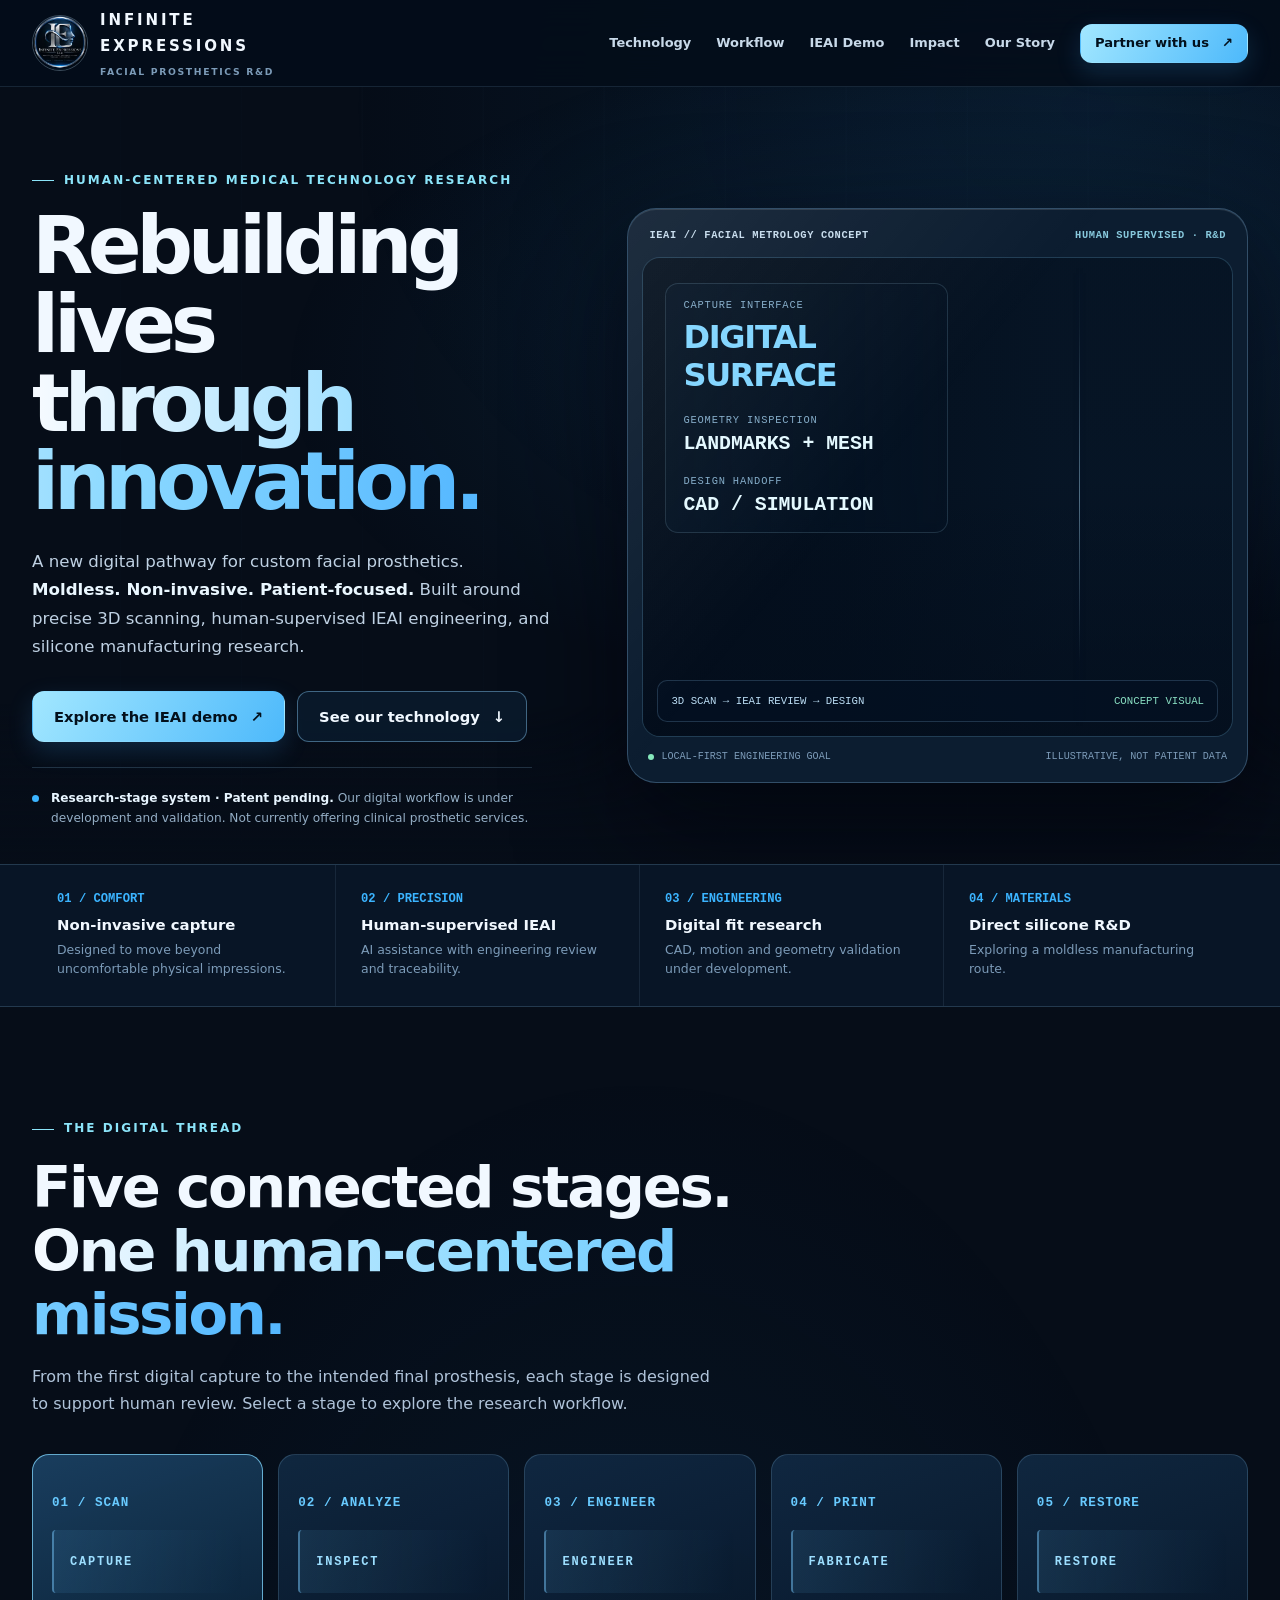
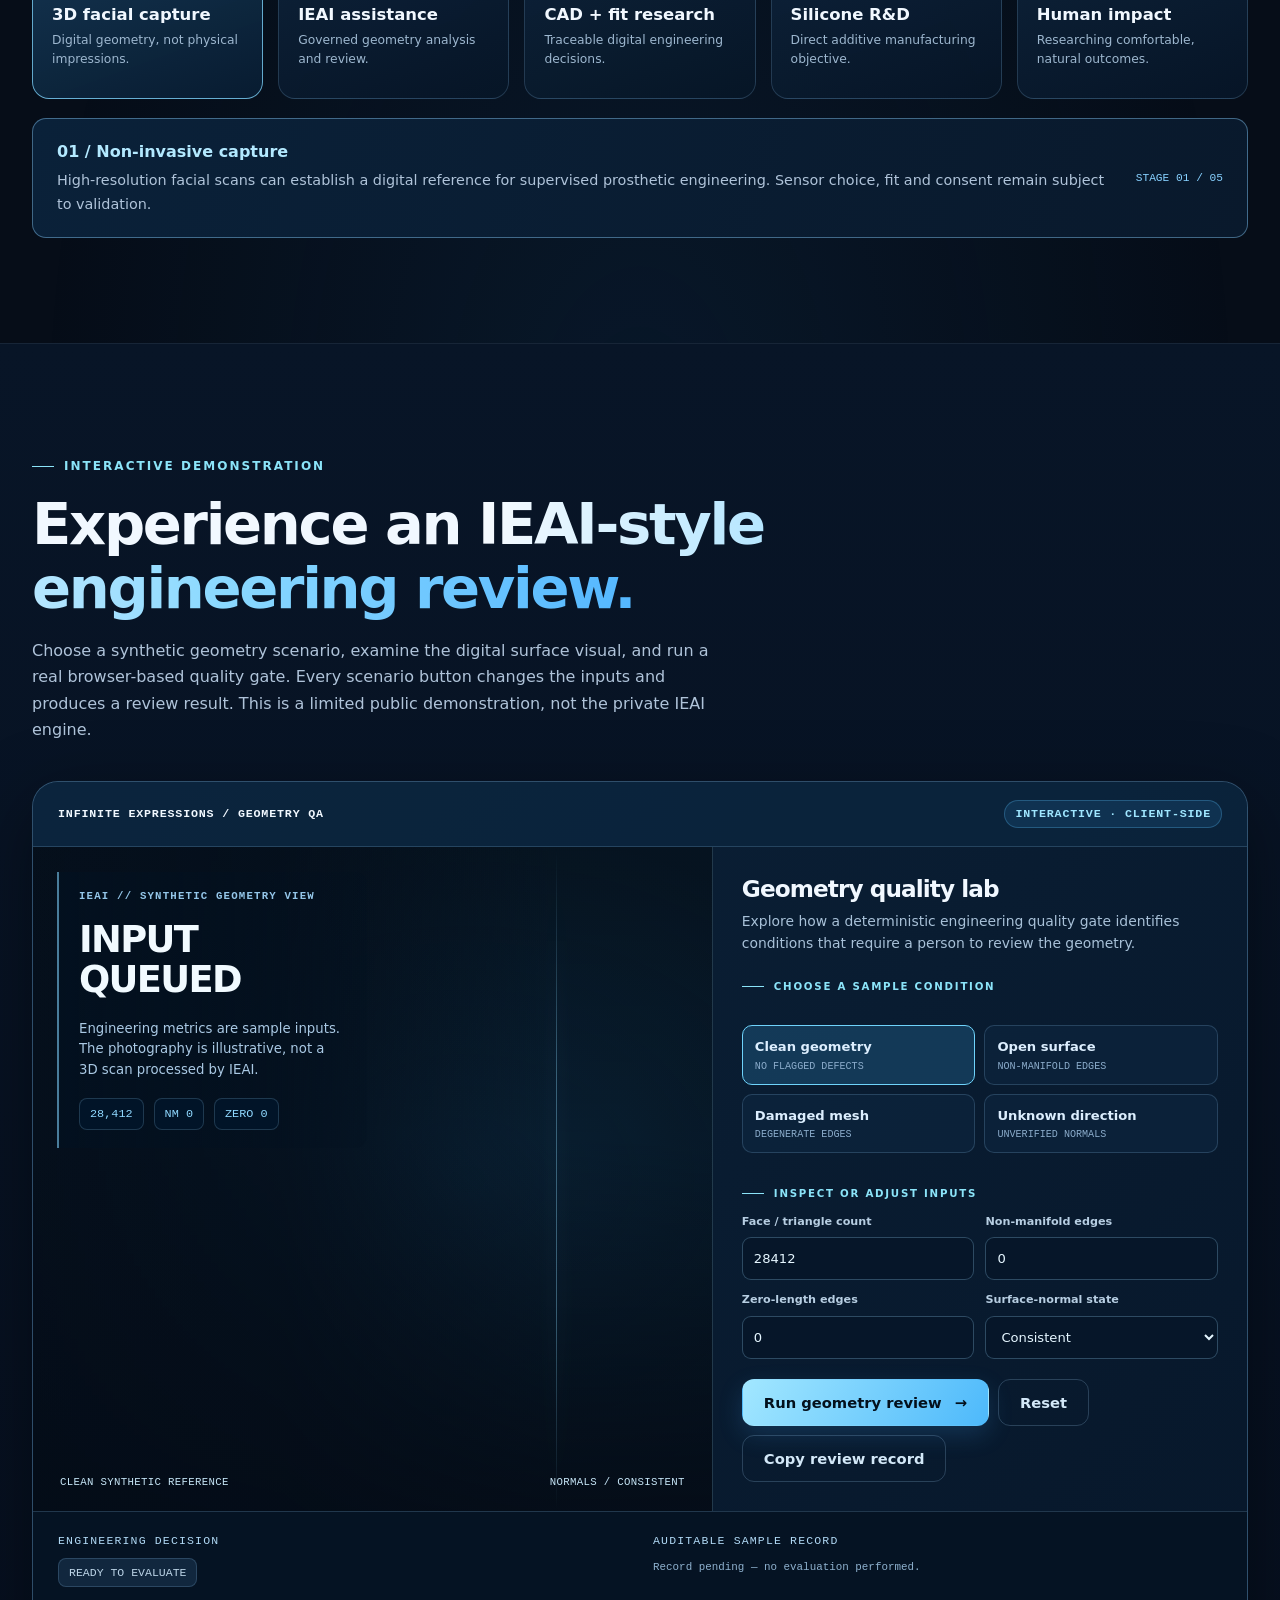
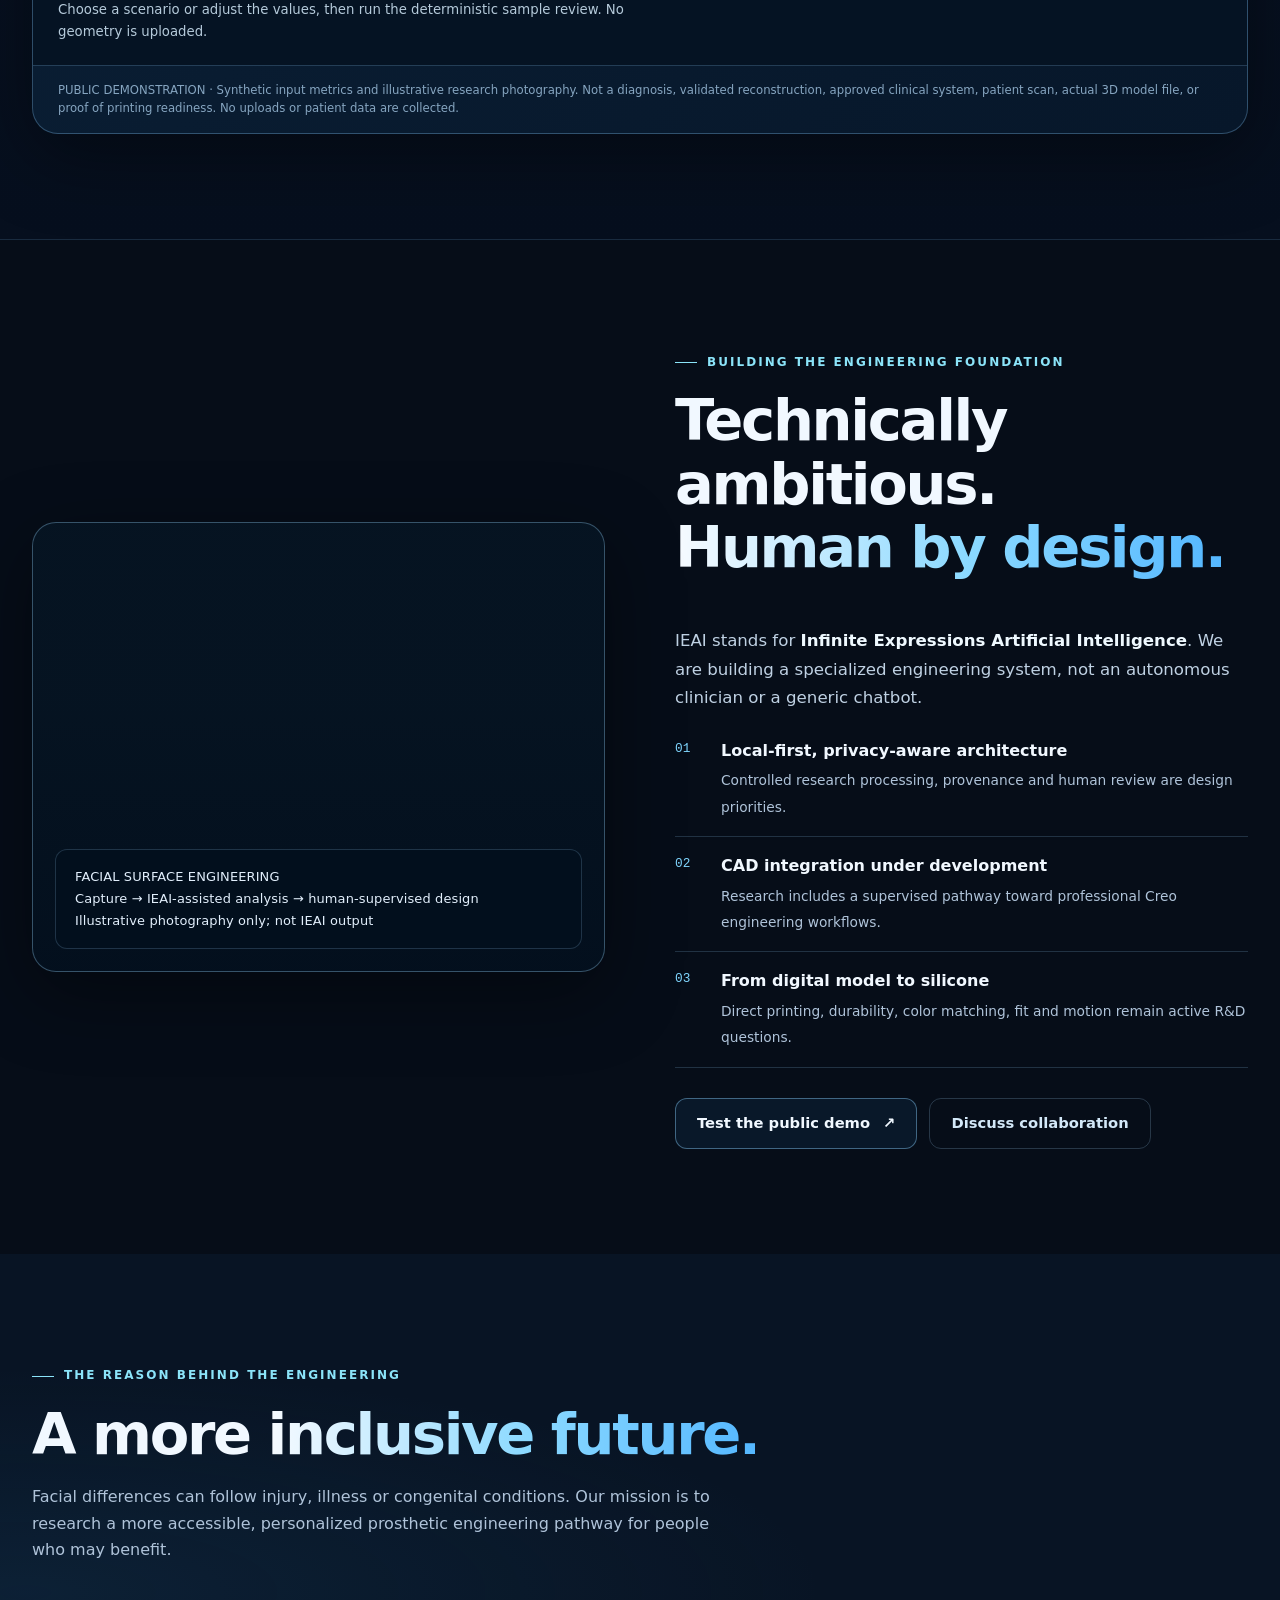
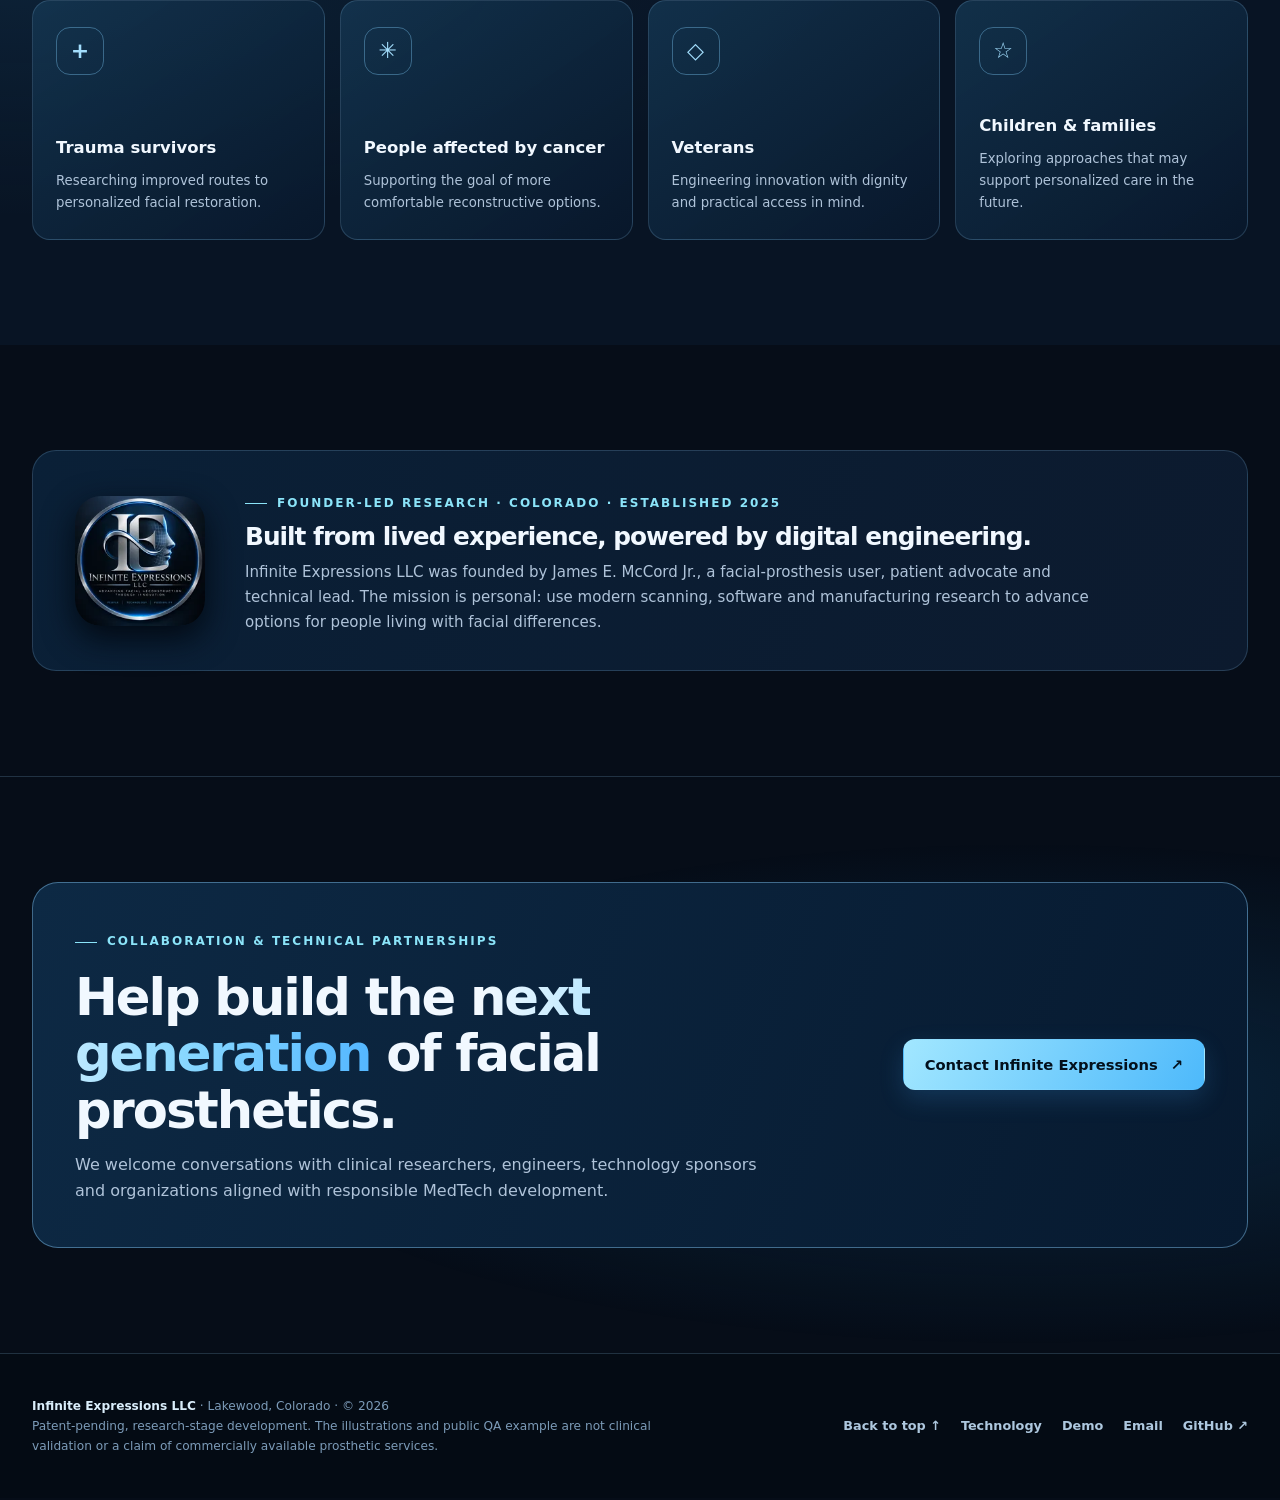
==== index.html @ 47cb9a64 "Replace rejected illustration across hero demo and technology with photography; preserve working dem" ====
<!doctype html>
<html lang="en">
<head>
<meta charset="utf-8">
<meta name="viewport" content="width=device-width,initial-scale=1">
<meta name="theme-color" content="#060d18">
<title>Infinite Expressions LLC — Rebuilding Lives Through Innovation</title>
<meta name="description" content="Infinite Expressions LLC is developing a supervised digital engineering workflow for facial prosthetics, combining 3D scanning, IEAI-assisted research, CAD and direct silicone printing R&D.">
<meta name="robots" content="index,follow,max-image-preview:large">
<link rel="canonical" href="https://iexpressionsllc.com/">
<link rel="icon" href="/infinite-expressions-emblem-v2.webp" type="image/webp">
<link rel="preconnect" href="https://images.pexels.com" crossorigin>
<link rel="stylesheet" href="/assets/ie-v4.css?v=20261019a">
<link rel="stylesheet" href="/assets/ie-photography-refresh-20261019.css?v=20261019c">
<meta property="og:type" content="website"><meta property="og:title" content="Infinite Expressions | Rebuilding Lives Through Innovation"><meta property="og:description" content="A new digital engineering pathway for patient-specific facial prosthetics. Research-stage innovation from Colorado."><meta property="og:image" content="https://iexpressionsllc.com/social-card.png"><meta property="og:url" content="https://iexpressionsllc.com/">
<script type="application/ld+json">{"@context":"https://schema.org","@type":"Organization","name":"Infinite Expressions LLC","url":"https://iexpressionsllc.com","foundingDate":"2025","email":"james@iexpressionsllc.com","logo":"https://iexpressionsllc.com/infinite-expressions-emblem-v2.webp"}</script>
</head>
<body data-site-release="ie-photography-v5-20261019">
<a class="skip" href="#main">Skip to content</a>
<div id="cursorGlow" class="cursor-glow" aria-hidden="true"></div><div id="cursorHalo" class="cursor-halo" aria-hidden="true"></div>
<header class="header" id="top">
 <div class="container nav">
  <a class="wordmark" href="#top" aria-label="Infinite Expressions home">
   <img src="/infinite-expressions-emblem-v2.webp" width="56" height="56" alt="Infinite Expressions authentic company emblem">
   <span><span class="name">INFINITE<br>EXPRESSIONS</span><span class="sub">FACIAL PROSTHETICS R&amp;D</span></span>
  </a>
  <button id="menuToggle" class="nav-toggle" type="button" aria-label="Toggle navigation" aria-controls="navLinks" aria-expanded="false">☰</button>
  <nav class="nav-links" id="navLinks" aria-label="Main navigation">
   <a href="#technology">Technology</a><a href="#workflow">Workflow</a><a href="#demo">IEAI Demo</a><a href="#mission">Impact</a><a href="#story">Our Story</a><a href="#contact" class="btn btn-primary btn-sm">Partner with us <span aria-hidden="true">↗</span></a>
  </nav>
 </div>
 <div class="nav-progress" aria-hidden="true"><span id="pageProgress"></span></div>
</header>
<main id="main">
<section class="hero" aria-labelledby="heroTitle">
 <div class="container hero-grid">
  <div class="hero-copy">
   <div class="eyebrow">Human-centered medical technology research</div>
   <h1 id="heroTitle">Rebuilding lives<br><span class="grad">through innovation.</span></h1>
   <p class="lead">A new digital pathway for custom facial prosthetics. <strong style="color:#eaf7ff">Moldless. Non-invasive. Patient-focused.</strong> Built around precise 3D scanning, human-supervised IEAI engineering, and silicone manufacturing research.</p>
   <div class="button-row">
    <a class="btn btn-primary" href="#demo">Explore the IEAI demo <span aria-hidden="true">↗</span></a>
    <a class="btn btn-secondary" href="#workflow">See our technology <span aria-hidden="true">↓</span></a>
   </div>
   <div class="small-proof"><span><strong>Research-stage system · Patent pending.</strong> Our digital workflow is under development and validation. Not currently offering clinical prosthetic services.</span></div>
  </div>
  <div class="hero-stage" role="group" aria-label="Illustrative professional facial-scan photography and digital-engineering interface">
   <div class="display-top"><span>IEAI // FACIAL METROLOGY CONCEPT</span><span>HUMAN SUPERVISED · R&amp;D</span></div>
   <div class="scan-display">
    <div class="scan-hud">
     <div><small>CAPTURE INTERFACE</small><strong class="hud-big">DIGITAL<br>SURFACE</strong></div>
     <div><small>GEOMETRY INSPECTION</small><strong>LANDMARKS + MESH</strong></div>
     <div><small>DESIGN HANDOFF</small><strong>CAD / SIMULATION</strong></div>
    </div>
    <div class="scan-overlay-bottom"><span>3D SCAN → IEAI REVIEW → DESIGN</span><span>CONCEPT VISUAL</span></div>
   </div>
   <div class="display-footer"><span><i class="signal" aria-hidden="true"></i> LOCAL-FIRST ENGINEERING GOAL</span><span>ILLUSTRATIVE, NOT PATIENT DATA</span></div>
  </div>
 </div>
</section>
<section class="proof-strip" aria-label="Core research priorities">
 <div class="container proof-grid">
  <div class="proof"><div class="num">01 / COMFORT</div><strong>Non-invasive capture</strong><p>Designed to move beyond uncomfortable physical impressions.</p></div>
  <div class="proof"><div class="num">02 / PRECISION</div><strong>Human-supervised IEAI</strong><p>AI assistance with engineering review and traceability.</p></div>
  <div class="proof"><div class="num">03 / ENGINEERING</div><strong>Digital fit research</strong><p>CAD, motion and geometry validation under development.</p></div>
  <div class="proof"><div class="num">04 / MATERIALS</div><strong>Direct silicone R&amp;D</strong><p>Exploring a moldless manufacturing route.</p></div>
 </div>
</section>
<section class="section section-process" id="workflow">
 <div class="container">
  <div class="section-head reveal">
   <div class="eyebrow">The digital thread</div>
   <h2>Five connected stages.<br><span class="grad">One human-centered mission.</span></h2>
   <p>From the first digital capture to the intended final prosthesis, each stage is designed to support human review. Select a stage to explore the research workflow.</p>
  </div>
  <div class="process-grid">
   <button type="button" class="process-card reveal" data-process="0" aria-pressed="true">
    <span class="process-number">01 / SCAN</span>
    <div class="process-art"><svg viewBox="0 0 80 80" aria-hidden="true"><path d="M21 25v-9h12M59 25v-9H47M21 55v9h12M59 55v9H47"/><path d="M40 18c-13 0-21 11-20 25 0 17 8 23 20 23s20-6 20-23c0-14-8-25-20-25Z"/><path d="M29 39h7m8 0h7m-11 0-2 13 5 2m-12 5q9 5 18 0"/></svg></div>
    <strong>3D facial capture</strong><small>Digital geometry, not physical impressions.</small>
   </button>
   <button type="button" class="process-card reveal" data-process="1" aria-pressed="false">
    <span class="process-number">02 / ANALYZE</span>
    <div class="process-art"><svg viewBox="0 0 80 80" aria-hidden="true"><path d="M18 29 38 14l23 15v26L39 68 18 54Z"/><path d="m18 29 21 16 22-16M39 45v23M24 42l15-14 16 14M26 52l13-12 14 12"/><circle cx="39" cy="28" r="3" fill="#8edcff"/></svg></div>
    <strong>IEAI assistance</strong><small>Governed geometry analysis and review.</small>
   </button>
   <button type="button" class="process-card reveal" data-process="2" aria-pressed="false">
    <span class="process-number">03 / ENGINEER</span>
    <div class="process-art"><svg viewBox="0 0 80 80" aria-hidden="true"><path d="M10 63h60M18 15h44v48H18zM18 43l44-23M28 60l22-35M35 16l22 47"/><circle cx="40" cy="40" r="15"/><path d="M40 18v44M18 40h44"/></svg></div>
    <strong>CAD + fit research</strong><small>Traceable digital engineering decisions.</small>
   </button>
   <button type="button" class="process-card reveal" data-process="3" aria-pressed="false">
    <span class="process-number">04 / PRINT</span>
    <div class="process-art"><svg viewBox="0 0 80 80" aria-hidden="true"><path d="M19 15h42v16H19zm-6 39h54v11H13zM25 31v10h30V31M40 42v12M29 54l11-10 11 10M18 21h13M37 21h9"/><path d="M20 65h40"/></svg></div>
    <strong>Silicone R&amp;D</strong><small>Direct additive manufacturing objective.</small>
   </button>
   <button type="button" class="process-card reveal" data-process="4" aria-pressed="false">
    <span class="process-number">05 / RESTORE</span>
    <div class="process-art"><svg viewBox="0 0 80 80" aria-hidden="true"><path d="M40 68s-25-16-25-35c0-10 6-17 15-17 5 0 9 3 10 7 2-4 6-7 11-7 9 0 15 7 15 17 0 19-26 35-26 35Z"/><path d="M25 40h12l5-9 5 17 5-8h8"/></svg></div>
    <strong>Human impact</strong><small>Researching comfortable, natural outcomes.</small>
   </button>
  </div>
  <div class="process-detail" aria-live="polite"><div><strong id="processHeading">01 / Non-invasive capture</strong><p id="processDescription">High-resolution facial scans can establish a digital reference for supervised prosthetic engineering. Sensor choice, fit and consent remain subject to validation.</p></div><span id="processStatus" class="status">STAGE 01 / 05</span></div>
 </div>
</section>
<section class="section demo-section" id="demo" aria-labelledby="demoTitle">
 <div class="container">
  <div class="section-head reveal">
   <div class="eyebrow">Interactive demonstration</div>
   <h2 id="demoTitle">Experience an <span class="grad">IEAI-style engineering review.</span></h2>
   <p>Choose a synthetic geometry scenario, examine the digital surface visual, and run a real browser-based quality gate. Every scenario button changes the inputs and produces a review result. This is a limited public demonstration, not the private IEAI engine.</p>
  </div>
  <div class="demo-shell reveal">
   <div class="app-top"><span>INFINITE EXPRESSIONS / GEOMETRY QA</span><span class="tag">INTERACTIVE · CLIENT-SIDE</span></div>
   <div class="demo-grid">
    <div class="demo-visual" id="demoVisual" role="img" aria-label="Illustrative facial surface scan with dynamically updated metrics">
     <div class="demo-visual-image" aria-hidden="true"></div><div class="scan-crosshair" aria-hidden="true"></div>
     <div class="demo-hud" aria-live="polite">
      <div class="over">IEAI // SYNTHETIC GEOMETRY VIEW</div>
      <strong id="visualFinding">INPUT QUEUED</strong>
      <p>Engineering metrics are sample inputs. The photography is illustrative, not a 3D scan processed by IEAI.</p>
      <div class="demo-measure"><b id="visualFaces">28,412</b><b id="visualNonmanifold">NM 0</b><b id="visualZero">ZERO 0</b></div>
     </div>
     <div class="demo-stage-foot"><span id="visualScenario">CLEAN SYNTHETIC REFERENCE</span><span id="visualNormals">NORMALS / CONSISTENT</span></div>
    </div>
    <div class="demo-control">
     <h3>Geometry quality lab</h3>
     <p>Explore how a deterministic engineering quality gate identifies conditions that require a person to review the geometry.</p>
     <div class="eyebrow" style="margin:6px 0 8px;font-size:.64rem">Choose a sample condition</div>
     <div class="demo-scenarios" role="group" aria-label="Synthetic scenarios">
      <button type="button" class="scenario" data-scenario="clean" aria-pressed="true">Clean geometry<small>NO FLAGGED DEFECTS</small></button>
      <button type="button" class="scenario" data-scenario="open" aria-pressed="false">Open surface<small>NON-MANIFOLD EDGES</small></button>
      <button type="button" class="scenario" data-scenario="degenerate" aria-pressed="false">Damaged mesh<small>DEGENERATE EDGES</small></button>
      <button type="button" class="scenario" data-scenario="unknown" aria-pressed="false">Unknown direction<small>UNVERIFIED NORMALS</small></button>
     </div>
     <div class="eyebrow" style="margin:0 0 11px;font-size:.64rem">Inspect or adjust inputs</div>
     <div class="fields">
      <div class="field"><label for="demoFaces">Face / triangle count</label><input type="number" id="demoFaces" min="0" step="1" value="28412" inputmode="numeric"></div>
      <div class="field"><label for="demoNonmanifold">Non-manifold edges</label><input type="number" id="demoNonmanifold" min="0" step="1" value="0" inputmode="numeric"></div>
      <div class="field"><label for="demoZero">Zero-length edges</label><input type="number" id="demoZero" min="0" step="1" value="0" inputmode="numeric"></div>
      <div class="field"><label for="demoNormals">Surface-normal state</label><select id="demoNormals"><option value="consistent">Consistent</option><option value="mixed">Mixed</option><option value="unknown">Unknown</option></select></div>
     </div>
     <div class="demo-controls"><button class="btn btn-primary" type="button" id="evaluateButton">Run geometry review <span aria-hidden="true">→</span></button><button class="btn btn-quiet" type="button" id="resetButton">Reset</button><button class="btn btn-quiet" type="button" id="copyButton">Copy review record</button></div>
    </div>
   </div>
   <div class="demo-result" aria-live="polite">
    <div><h4>Engineering decision</h4><span id="demoStatus" class="status-pill">READY TO EVALUATE</span><p id="demoMessage">Choose a scenario or adjust the values, then run the deterministic sample review. No geometry is uploaded.</p></div>
    <div><h4>Auditable sample record</h4><div id="demoAudit" class="audit">Record pending — no evaluation performed.</div></div>
   </div>
   <div class="demo-disclosure">PUBLIC DEMONSTRATION · Synthetic input metrics and illustrative research photography. Not a diagnosis, validated reconstruction, approved clinical system, patient scan, actual 3D model file, or proof of printing readiness. No uploads or patient data are collected.</div>
  </div>
 </div>
</section>
<section class="section" id="technology">
 <div class="container two-col">
  <div class="wide-image reveal" role="img" aria-label="Illustrative photography of facial scanning technology"><div class="image-label">FACIAL SURFACE ENGINEERING<br>Capture → IEAI-assisted analysis → human-supervised design<br>Illustrative photography only; not IEAI output</div></div>
  <div class="reveal">
   <div class="eyebrow">Building the engineering foundation</div><h2>Technically ambitious.<br><span class="grad">Human by design.</span></h2>
   <p class="lead">IEAI stands for <strong style="color:#eff9ff">Infinite Expressions Artificial Intelligence</strong>. We are building a specialized engineering system, not an autonomous clinician or a generic chatbot.</p>
   <div class="feature-lines">
    <div class="feature-line"><b>01</b><div><strong>Local-first, privacy-aware architecture</strong><span>Controlled research processing, provenance and human review are design priorities.</span></div></div>
    <div class="feature-line"><b>02</b><div><strong>CAD integration under development</strong><span>Research includes a supervised pathway toward professional Creo engineering workflows.</span></div></div>
    <div class="feature-line"><b>03</b><div><strong>From digital model to silicone</strong><span>Direct printing, durability, color matching, fit and motion remain active R&amp;D questions.</span></div></div>
   </div>
   <div class="button-row"><a class="btn btn-secondary" href="#demo">Test the public demo <span aria-hidden="true">↗</span></a><a class="btn btn-quiet" href="#contact">Discuss collaboration</a></div>
  </div>
 </div>
</section>
<section class="section mission-section" id="mission">
 <div class="container">
  <div class="section-head reveal">
   <div class="eyebrow">The reason behind the engineering</div>
   <h2>A more <span class="grad">inclusive future.</span></h2>
   <p>Facial differences can follow injury, illness or congenital conditions. Our mission is to research a more accessible, personalized prosthetic engineering pathway for people who may benefit.</p>
  </div>
  <div class="impact-grid">
   <div class="impact-card reveal"><div class="impact-icon">+</div><div><strong>Trauma survivors</strong><p>Researching improved routes to personalized facial restoration.</p></div></div>
   <div class="impact-card reveal"><div class="impact-icon">✳</div><div><strong>People affected by cancer</strong><p>Supporting the goal of more comfortable reconstructive options.</p></div></div>
   <div class="impact-card reveal"><div class="impact-icon">◇</div><div><strong>Veterans</strong><p>Engineering innovation with dignity and practical access in mind.</p></div></div>
   <div class="impact-card reveal"><div class="impact-icon">☆</div><div><strong>Children &amp; families</strong><p>Exploring approaches that may support personalized care in the future.</p></div></div>
  </div>
 </div>
</section>
<section class="section" id="story">
 <div class="container">
  <div class="founder reveal">
   <img src="/infinite-expressions-emblem-v2.webp" width="130" height="130" loading="lazy" alt="Infinite Expressions LLC company emblem">
   <div><div class="eyebrow" style="margin-bottom:9px">Founder-led research · Colorado · Established 2025</div><h3>Built from lived experience, powered by digital engineering.</h3><p>Infinite Expressions LLC was founded by James E. McCord Jr., a facial-prosthesis user, patient advocate and technical lead. The mission is personal: use modern scanning, software and manufacturing research to advance options for people living with facial differences.</p></div>
  </div>
 </div>
</section>
<section class="section contact" id="contact">
 <div class="container">
  <div class="contact-box reveal">
   <div><div class="eyebrow">Collaboration &amp; technical partnerships</div><h2>Help build the <span class="grad">next generation</span> of facial prosthetics.</h2><p>We welcome conversations with clinical researchers, engineers, technology sponsors and organizations aligned with responsible MedTech development.</p></div>
   <div class="button-row"><a class="btn btn-primary" href="mailto:james@iexpressionsllc.com?subject=Infinite%20Expressions%20-%20Research%20Collaboration">Contact Infinite Expressions <span aria-hidden="true">↗</span></a></div>
  </div>
 </div>
</section>
</main>
<footer class="footer">
 <div class="container footer-inner">
  <div><p><strong style="color:#daeefb">Infinite Expressions LLC</strong> · Lakewood, Colorado · © <span id="year">2026</span></p><p>Patent-pending, research-stage development. The illustrations and public QA example are not clinical validation or a claim of commercially available prosthetic services.</p></div>
  <nav class="footer-links" aria-label="Footer links"><a href="#top">Back to top ↑</a><a href="#workflow">Technology</a><a href="#demo">Demo</a><a href="mailto:james@iexpressionsllc.com">Email</a><a href="https://github.com/InfiniteExpressionsLLC" target="_blank" rel="noopener noreferrer">GitHub ↗</a></nav>
 </div>
</footer>
<script defer src="/assets/ie-v4.js?v=20261019a"></script>
</body>
</html>
---- assets/ie-v4.css ----
/* Infinite Expressions LLC — 2026-10-19 redesign / full replacement */
:root{color-scheme:dark;--bg:#060d18;--bg2:#091628;--panel:#0b1c31;--panel2:#10273e;--edge:rgba(145,199,240,.2);--edge2:rgba(142,210,255,.42);--white:#f1f8ff;--muted:#afc3d9;--dim:#7c9bb8;--blue:#3bb4ff;--cyan:#8be4f9;--green:#73e0bd;--amber:#ffc783;--radius:22px;--wide:1260px;--shadow:0 22px 76px rgba(0,0,0,.4)}
*{box-sizing:border-box}html{scroll-behavior:smooth;scroll-padding-top:92px}body{margin:0;background:var(--bg);color:var(--white);font:400 16px/1.65 "Segoe UI",Inter,system-ui,-apple-system,sans-serif;overflow-x:hidden}body:before{content:"";position:fixed;inset:0;z-index:-3;background:radial-gradient(ellipse at 85% 12%,rgba(20,88,142,.16),transparent 48%),repeating-linear-gradient(90deg,transparent 0 119px,rgba(120,180,240,.013) 120px 121px);pointer-events:none}button,input,select{font:inherit}button,a{-webkit-tap-highlight-color:transparent}a{color:inherit;text-decoration:none}button{cursor:pointer}a:focus-visible,button:focus-visible,input:focus-visible,select:focus-visible{outline:3px solid #a8e1ff;outline-offset:4px}img,svg{max-width:100%;display:block}h1,h2,h3,p{margin-top:0}h1,h2,h3{line-height:1.1;letter-spacing:-.04em}h2{font-size:clamp(2.15rem,4.5vw,3.85rem)}h3{font-size:1.24rem}.container{width:min(var(--wide),calc(100% - 64px));margin-inline:auto}.sr-only{position:absolute;width:1px;height:1px;overflow:hidden;clip:rect(0,0,0,0);white-space:nowrap}.skip{position:absolute;left:18px;top:-60px;z-index:300;background:white;color:black;padding:10px 18px;border-radius:10px}.skip:focus{top:15px}.eyebrow{display:inline-flex;gap:10px;align-items:center;color:var(--cyan);font-size:.75rem;font-weight:800;text-transform:uppercase;letter-spacing:.17em;margin:0 0 17px}.eyebrow:before{content:"";width:22px;height:1px;background:currentColor}.grad{background:linear-gradient(90deg,#f5faff 1%,#8bd9ff 53%,#54b7ff);-webkit-background-clip:text;background-clip:text;color:transparent}.muted{color:var(--muted)}.note{font-size:.76rem;color:var(--dim);line-height:1.6}.lead{font-size:clamp(1rem,1.3vw,1.15rem);line-height:1.72;color:#bfd1e3;max-width:760px}.btn{appearance:none;display:inline-flex;align-items:center;justify-content:center;gap:13px;min-height:51px;padding:13px 21px;border:1px solid transparent;border-radius:12px;font-weight:780;font-size:.92rem;line-height:1.3;text-align:center;white-space:nowrap;transition:transform .2s,box-shadow .2s,background .2s,border-color .2s;color:var(--white)}.btn:hover{transform:translateY(-2px)}.btn-primary{color:#03101c;background:linear-gradient(120deg,#a2e7ff,#4db9fb);box-shadow:0 9px 25px rgba(63,160,241,.19)}.btn-primary:hover{box-shadow:0 10px 30px rgba(63,160,241,.36)}.btn-secondary{border-color:var(--edge2);background:rgba(12,32,53,.63)}.btn-secondary:hover{background:rgba(24,58,90,.89)}.btn-quiet{background:transparent;border:1px solid rgba(166,212,249,.21);color:#d3e8f8}.btn-sm{min-height:39px;padding:9px 14px;font-size:.82rem}.button-row{display:flex;flex-wrap:wrap;gap:12px}.nav-progress{height:2px;position:absolute;left:0;bottom:0;width:100%;background:transparent;overflow:hidden}.nav-progress span{display:block;height:100%;width:100%;transform:scaleX(0);transform-origin:0 0;background:linear-gradient(90deg,#2c83dd,#a4efff)}.header{position:sticky;top:0;z-index:100;background:rgba(4,13,26,.87);backdrop-filter:blur(20px);-webkit-backdrop-filter:blur(20px);border-bottom:1px solid rgba(135,190,226,.14)}.nav{height:86px;display:flex;align-items:center;gap:35px}.wordmark{display:flex;align-items:center;gap:12px;min-width:250px}.wordmark img{width:56px;height:56px;border-radius:50%;object-fit:cover;border:1px solid rgba(190,220,243,.3)}.wordmark .name{font-size:.94rem;font-weight:850;letter-spacing:.19em;line-height:1.32;text-transform:uppercase}.wordmark .sub{display:block;font-size:.58rem;letter-spacing:.18em;color:var(--dim);font-weight:700;margin-top:4px}.nav-links{display:flex;align-items:center;gap:25px;margin-left:auto}.nav-links>a:not(.btn){color:#c8d9e9;font-size:.81rem;font-weight:700;transition:color .2s}.nav-links>a:not(.btn):hover{color:#91dcff}.nav-toggle{display:none;margin-left:auto;width:44px;height:44px;border:1px solid var(--edge);border-radius:12px;background:rgba(20,44,71,.65);color:white;font-size:1.3rem}.nav-status{display:flex;align-items:center;gap:8px;color:var(--green);font:700 .65rem/1.2 Consolas,monospace;white-space:nowrap}.nav-status:before{content:"";width:6px;height:6px;background:var(--green);border-radius:50%;box-shadow:0 0 10px rgba(115,224,189,.7)}.hero{position:relative;overflow:hidden;isolation:isolate;padding:76px 0 36px;background:radial-gradient(ellipse at 76% 37%,rgba(29,92,143,.22),transparent 50%)}.hero:after{content:"";position:absolute;inset:auto 0 0;height:160px;z-index:-1;background:linear-gradient(transparent,var(--bg))}.hero-grid{display:grid;grid-template-columns:minmax(0,.93fr) minmax(0,1.07fr);align-items:center;gap:56px;min-height:540px}.hero-copy{position:relative;z-index:2}.hero-copy h1{font-size:clamp(3.2rem,6.2vw,6.35rem);line-height:.99;letter-spacing:-.067em;margin-bottom:26px;max-width:700px}.hero-copy .lead{max-width:520px;margin-bottom:25px}.hero-copy .button-row{margin:29px 0 25px}.small-proof{display:flex;align-items:flex-start;gap:12px;max-width:500px;padding-top:20px;border-top:1px solid var(--edge);font-size:.76rem;color:#94aec5}.small-proof strong{color:#e8f5ff}.small-proof:before{content:"";width:7px;height:7px;background:var(--blue);border-radius:50%;flex:0 0 auto;margin-top:7px}.hero-stage{min-width:0;position:relative;border-radius:29px;border:1px solid rgba(150,209,255,.27);background:#0c1d30;box-shadow:0 35px 110px rgba(0,3,11,.65),inset 0 1px rgba(244,252,255,.12);padding:14px;overflow:hidden}.hero-stage:before{content:"";position:absolute;inset:0;background:linear-gradient(130deg,rgba(255,255,255,.075),transparent 44%);pointer-events:none;z-index:3}.display-top{display:flex;justify-content:space-between;gap:10px;padding:6px 7px 16px;font:700 .65rem/1.2 Consolas,monospace;letter-spacing:.06em;color:#c7e4f5}.display-top span:last-child{color:var(--cyan)}.scan-display{min-height:460px;position:relative;overflow:hidden;border:1px solid rgba(127,207,250,.21);border-radius:18px;background:linear-gradient(90deg,rgba(1,11,24,.91) 0%,rgba(2,16,31,.42) 45%,rgba(2,12,23,.01) 100%),url('/assets/ieai-cinematic-facial-scan.svg') 72% 50%/auto 112% no-repeat,#091829}.scan-display:before{content:"";position:absolute;inset:0;background:linear-gradient(180deg,rgba(1,11,22,.28),transparent 30%,rgba(3,13,26,.55)),repeating-linear-gradient(0deg,transparent 0 59px,rgba(112,187,245,.07) 60px 61px);pointer-events:none}.scan-display:after{content:"";position:absolute;top:0;bottom:0;left:73%;width:2px;background:linear-gradient(transparent,#95e8ff 40%,#53c4fa 60%,transparent);box-shadow:0 0 23px 4px rgba(80,179,255,.28);animation:scanBeam 8s ease-in-out infinite alternate}.scan-hud{position:absolute;z-index:2;top:25px;left:22px;width:48%;display:grid;gap:19px}.scan-hud small{font:.65rem/1.3 Consolas,monospace;color:#83acc9;display:block;letter-spacing:.08em}.scan-hud strong{display:block;color:#e4f9ff;font:750 clamp(.95rem,1.6vw,1.24rem)/1.2 Consolas,monospace;margin-top:5px}.scan-hud .hud-big{color:#80d5ff;font-size:clamp(1.45rem,2.5vw,2.4rem)}.scan-overlay-bottom{position:absolute;inset:auto 14px 14px;z-index:2;display:flex;justify-content:space-between;gap:10px;padding:13px;background:rgba(4,17,34,.8);border:1px solid var(--edge);border-radius:10px;font:.67rem/1.35 Consolas,monospace;color:#bbddf4}.scan-overlay-bottom span:last-child{color:#89dec2}.display-footer{display:flex;gap:10px;align-items:center;justify-content:space-between;padding:13px 6px 4px;color:var(--dim);font:.63rem/1.4 Consolas,monospace}.display-footer span{display:inline-flex;align-items:center;gap:7px}.signal{width:6px;height:6px;border-radius:50%;background:#86e9bc}.section{padding:105px 0}.section-head{max-width:760px;margin:0 0 37px}.section-head h2{margin-bottom:18px}.section-head p{color:var(--muted);max-width:680px}.proof-strip{border-top:1px solid var(--edge);border-bottom:1px solid var(--edge);background:#081526}.proof-grid{display:grid;grid-template-columns:repeat(4,1fr);gap:0}.proof{padding:27px 25px;border-right:1px solid rgba(144,195,229,.11)}.proof:last-child{border-right:0}.proof .num{color:var(--blue);font:700 .76rem/1.2 Consolas,monospace;margin-bottom:9px}.proof strong{display:block;font-size:.93rem;line-height:1.25;margin-bottom:7px}.proof p{font-size:.78rem;line-height:1.5;color:var(--dim);margin-bottom:0}.section-process{background:radial-gradient(ellipse at 50% 110%,rgba(17,72,119,.19),transparent 66%)}.process-grid{display:grid;grid-template-columns:repeat(5,1fr);gap:15px}.process-card{border:1px solid var(--edge);border-radius:17px;padding:20px 19px 17px;background:linear-gradient(160deg,rgba(18,44,70,.86),rgba(7,22,40,.88));min-height:245px;transition:transform .2s,border-color .2s,background .2s;cursor:pointer;text-align:left;color:inherit}.process-card:hover,.process-card[aria-pressed="true"]{border-color:rgba(130,216,255,.74);background:linear-gradient(160deg,rgba(29,70,105,.86),rgba(8,29,50,.95));transform:translateY(-4px)}.process-number{font:750 .79rem/1 Consolas,monospace;color:#68caff;letter-spacing:.08em}.process-art{height:85px;margin:16px 0 12px;border-radius:12px;background:radial-gradient(circle at 65% 54%,rgba(49,162,237,.23),transparent 60%),linear-gradient(130deg,rgba(101,201,253,.06),rgba(20,45,71,.05));display:grid;place-items:center;overflow:hidden;position:relative}.process-art svg{width:75px;height:75px;stroke:#8edcff;stroke-width:1.7;fill:none;filter:drop-shadow(0 0 10px rgba(59,177,255,.38))}.process-card strong{display:block;font-size:1.03rem;line-height:1.25;margin-bottom:5px}.process-card small{display:block;color:#9db7cf;font-size:.77rem;line-height:1.52}.process-detail{margin-top:19px;border:1px solid var(--edge2);border-radius:14px;padding:20px 24px;display:flex;justify-content:space-between;align-items:center;gap:22px;background:linear-gradient(110deg,#0a2139,#09192c)}.process-detail strong{color:#b3e9ff}.process-detail p{margin:4px 0 0;color:var(--muted);font-size:.9rem}.process-detail .status{font:.7rem Consolas,monospace;white-space:nowrap;color:#87d1ff}.demo-section{position:relative;background:linear-gradient(180deg,#081527,#060f1e);border-block:1px solid rgba(160,214,249,.11)}.demo-shell{border:1px solid rgba(135,200,246,.3);background:linear-gradient(135deg,#0b2138,#07172a);border-radius:26px;box-shadow:var(--shadow);overflow:hidden}.app-top{display:flex;align-items:center;justify-content:space-between;gap:16px;padding:18px 25px;border-bottom:1px solid var(--edge);background:rgba(11,39,64,.66);font:700 .73rem Consolas,monospace;letter-spacing:.07em}.app-top .tag{color:#9fe6ff;padding:6px 10px;background:rgba(40,124,180,.18);border:1px solid rgba(87,183,239,.3);border-radius:100px}.demo-grid{display:grid;grid-template-columns:1.12fr .88fr;gap:0}.demo-visual{min-height:510px;position:relative;overflow:hidden;border-right:1px solid var(--edge);background:radial-gradient(ellipse at 66% 44%,rgba(13,78,129,.3),transparent 60%),#071729}.demo-visual-image{position:absolute;inset:0;background:linear-gradient(90deg,rgba(2,15,31,.55),transparent 67%),url('/assets/ieai-cinematic-facial-scan.svg') 65% 47%/auto 112% no-repeat;opacity:.91}.demo-visual-image:after{content:"";position:absolute;inset:0;background:linear-gradient(180deg,rgba(4,14,28,.2),transparent 45%,rgba(4,13,27,.79))}.demo-hud{position:relative;z-index:2;padding:28px;display:grid;gap:18px;max-width:300px}.demo-hud .over{font:700 .67rem Consolas,monospace;color:#94c6e9;letter-spacing:.11em}.demo-hud strong{font:750 clamp(1.45rem,3vw,2.3rem)/1.1 Consolas,monospace;color:#f1faff}.demo-hud p{font-size:.83rem;color:#aac9e4;margin:0;line-height:1.55}.demo-measure{display:flex;gap:10px;flex-wrap:wrap}.demo-measure b{font:.74rem Consolas,monospace;color:#8fd8ff;background:rgba(2,23,43,.77);padding:8px 10px;border:1px solid var(--edge);border-radius:8px}.scan-crosshair{position:absolute;z-index:1;top:0;bottom:0;left:70%;width:1px;background:linear-gradient(transparent,#8edcff 35%,#8edcff 70%,transparent);filter:drop-shadow(0 0 9px #7cd5ff);animation:scanBeam 9s ease-in-out infinite alternate}.demo-stage-foot{position:absolute;bottom:23px;left:27px;right:27px;display:flex;justify-content:space-between;gap:12px;z-index:3;font:.67rem Consolas,monospace;letter-spacing:.03em;color:#c6e5f6}.demo-control{padding:29px}.demo-control h3{font-size:1.45rem;margin-bottom:9px}.demo-control>p{color:#a8c1d8;font-size:.87rem;line-height:1.6}.demo-scenarios{display:grid;grid-template-columns:repeat(2,minmax(0,1fr));gap:9px;margin:23px 0}.scenario{border:1px solid var(--edge);background:rgba(14,38,63,.67);color:#dceefe;border-radius:10px;min-height:59px;text-align:left;padding:12px;font-size:.82rem;font-weight:750;line-height:1.3;transition:background .2s,border-color .2s}.scenario:hover,.scenario[aria-pressed="true"]{background:rgba(39,116,162,.34);border-color:#6fd3fb}.scenario small{display:block;font:.63rem Consolas,monospace;color:#8baccb;margin-top:5px}.fields{display:grid;grid-template-columns:repeat(2,minmax(0,1fr));gap:11px}.field label{display:block;color:#b7cee2;font-size:.7rem;font-weight:730;margin-bottom:6px}.field input,.field select{width:100%;height:43px;border:1px solid rgba(134,190,226,.31);border-radius:9px;background:#061629;color:#e5f6ff;padding:10px 11px;font-size:.82rem;outline:none}.field input:focus,.field select:focus{border-color:var(--blue)}.demo-controls{margin-top:20px;display:flex;flex-wrap:wrap;gap:9px}.demo-controls .btn{min-height:43px}.demo-result{background:#051323;padding:22px 25px;border-top:1px solid var(--edge);display:grid;grid-template-columns:1fr 1fr;gap:26px}.demo-result h4{color:#b0d8f4;font:.72rem Consolas,monospace;margin:0 0 11px;letter-spacing:.1em;text-transform:uppercase}.status-pill{display:inline-flex;align-items:center;gap:8px;border:1px solid var(--edge);border-radius:8px;padding:7px 10px;font:.72rem Consolas,monospace;color:#bcd4e7;background:#11273e}.status-pill.pass{color:#91e9c1;border-color:rgba(113,230,177,.4);background:rgba(43,99,77,.23)}.status-pill.review{color:#ffd08e;border-color:rgba(255,194,113,.4);background:rgba(121,76,29,.2)}.demo-result p{font-size:.83rem;color:#b5cada;margin:12px 0 0}.audit{word-break:break-word;font:.68rem/1.72 Consolas,monospace;color:#8fb2cf;white-space:pre-wrap}.demo-disclosure{border-top:1px solid var(--edge);padding:15px 25px;color:#86a5c0;font-size:.73rem;line-height:1.6}.two-col{display:grid;grid-template-columns:1fr 1fr;gap:70px;align-items:center}.wide-image{min-height:450px;border-radius:24px;border:1px solid var(--edge2);position:relative;overflow:hidden;box-shadow:var(--shadow);background:linear-gradient(90deg,rgba(5,19,37,.66),transparent),url('/assets/ieai-cinematic-facial-scan.svg') 75% center/auto 118% no-repeat,#0a2035}.wide-image .image-label{position:absolute;bottom:22px;left:22px;right:22px;padding:16px 19px;background:rgba(3,18,33,.81);border:1px solid var(--edge);border-radius:12px;font:.75rem/1.6 Consolas,monospace;color:#cbe9fd}.feature-lines{display:grid;gap:16px;margin:25px 0 30px}.feature-line{display:grid;grid-template-columns:34px 1fr;gap:12px;padding-bottom:16px;border-bottom:1px solid var(--edge)}.feature-line b{font:.8rem Consolas,monospace;color:#80d7ff;margin-top:3px}.feature-line strong{display:block;margin-bottom:3px}.feature-line span{font-size:.86rem;color:var(--muted)}.mission-section{background:radial-gradient(ellipse at 2% 49%,rgba(29,88,131,.18),transparent 45%),#081424}.impact-grid{display:grid;grid-template-columns:repeat(4,1fr);gap:15px}.impact-card{min-height:240px;padding:26px 23px;border:1px solid var(--edge);border-radius:18px;background:linear-gradient(145deg,rgba(21,56,84,.78),rgba(8,24,44,.88));display:flex;flex-direction:column;justify-content:space-between}.impact-card .impact-icon{display:grid;place-items:center;border:1px solid rgba(132,208,255,.37);border-radius:14px;width:48px;height:48px;color:#a3defd;font-size:1.38rem;font-weight:700}.impact-card strong{font-size:1.03rem}.impact-card p{font-size:.83rem;color:var(--muted);margin:8px 0 0}.founder{border:1px solid var(--edge);border-radius:24px;background:linear-gradient(110deg,#0a2037,#0c1a2e);padding:35px 42px;display:grid;grid-template-columns:130px 1fr;align-items:center;gap:40px}.founder img{width:130px;height:130px;object-fit:cover;border-radius:26px;box-shadow:0 12px 32px #020912}.founder h3{font-size:1.55rem;margin:0 0 10px}.founder p{color:var(--muted);font-size:.94rem;max-width:870px;margin:0}.contact{background:radial-gradient(ellipse at 80% 55%,rgba(20,98,155,.28),transparent 56%);border-top:1px solid var(--edge)}.contact-box{display:flex;align-items:center;justify-content:space-between;gap:45px;border:1px solid var(--edge2);border-radius:26px;padding:42px;background:linear-gradient(110deg,#0d2944,#071a30)}.contact-box h2{font-size:clamp(2rem,4vw,3.4rem);max-width:680px;margin-bottom:14px}.contact-box p{color:var(--muted);max-width:700px;margin-bottom:0}.footer{padding:42px 0;background:#040b14;border-top:1px solid var(--edge)}.footer-inner{display:flex;align-items:center;justify-content:space-between;gap:30px}.footer-inner p{font-size:.76rem;color:var(--dim);margin:0;max-width:670px}.footer-links{display:flex;flex-wrap:wrap;gap:20px;color:#aec8df;font-size:.8rem;font-weight:700}.footer-links a:hover{color:#91dbff}.cursor-glow{position:fixed;top:0;left:0;width:360px;height:360px;border-radius:50%;z-index:90;pointer-events:none;background:radial-gradient(circle,rgba(78,176,247,.13),rgba(60,133,217,.045) 36%,transparent 70%);transform:translate(-50%,-50%);opacity:0;transition:opacity .3s}.cursor-halo{position:fixed;z-index:101;pointer-events:none;width:25px;height:25px;border:1px solid rgba(165,230,255,.58);border-radius:50%;transform:translate(-50%,-50%);opacity:0;transition:width .18s,height .18s,border-color .18s,opacity .3s}.cursor-halo.active{width:45px;height:45px;border-color:#95e5ff}.reveal{transition:opacity .65s,transform .65s}.reveal.is-pending{opacity:0;transform:translateY(22px)}.reveal.is-visible{opacity:1;transform:none}
@keyframes scanBeam{from{transform:translateX(-50px);opacity:.32}to{transform:translateX(55px);opacity:.88}}
@media(max-width:1220px){.nav-links{gap:15px}.nav-status{display:none}.hero-grid{gap:24px}.process-grid{gap:10px}.process-card{padding:17px 14px}}
@media(max-width:980px){.nav-toggle{display:grid;place-items:center}.nav-links{position:absolute;top:86px;left:0;right:0;display:none;flex-direction:column;align-items:stretch;gap:0;padding:14px 30px 25px;border-bottom:1px solid var(--edge2);background:#07172a;box-shadow:0 24px 50px rgba(0,0,0,.3)}.nav-links.open{display:flex}.nav-links>a:not(.btn){padding:12px 0;font-size:.95rem}.nav-links .btn{margin-top:9px}.hero-grid{grid-template-columns:1fr;gap:38px}.hero-copy h1{max-width:720px}.hero-stage{max-width:710px;width:100%;margin-inline:auto}.hero{padding:53px 0 45px}.process-grid{grid-template-columns:repeat(3,1fr)}.demo-grid{grid-template-columns:1fr}.demo-visual{min-height:420px;border-right:none;border-bottom:1px solid var(--edge)}.two-col{gap:32px}.impact-grid{grid-template-columns:repeat(2,1fr)}.proof-grid{grid-template-columns:repeat(2,1fr)}.proof:nth-child(2){border-right:0}.proof:nth-child(-n+2){border-bottom:1px solid rgba(144,195,229,.11)}}
@media(max-width:640px){html{scroll-padding-top:73px}.container{width:min(100% - 34px,var(--wide))}.nav{height:73px}.wordmark{min-width:0;gap:9px}.wordmark img{width:47px;height:47px}.wordmark .name{font-size:.74rem;letter-spacing:.14em}.wordmark .sub{font-size:.49rem;letter-spacing:.1em}.nav-links{top:73px}.hero{padding:50px 0 20px}.hero-grid{min-height:auto}.hero-copy h1{font-size:clamp(2.9rem,11vw,4.7rem);line-height:1.015;margin-bottom:20px}.hero-copy .lead{font-size:.98rem}.hero-copy .button-row .btn{flex:1 1 42%;white-space:normal;padding:12px;min-height:49px}.hero-stage{padding:9px;border-radius:22px}.display-top{font-size:.55rem;padding:6px 5px 12px}.scan-display{min-height:342px;background-size:auto,auto 100%}.scan-hud{left:13px;top:19px;gap:14px;width:58%}.scan-hud strong{font-size:.95rem}.scan-hud .hud-big{font-size:1.65rem}.scan-hud small{font-size:.52rem}.scan-overlay-bottom{left:9px;right:9px;bottom:9px;font-size:.55rem;padding:10px}.display-footer{font-size:.55rem}.section{padding:70px 0}.section-head{margin-bottom:25px}.section-head h2{font-size:2.35rem}.proof{padding:21px 14px}.proof strong{font-size:.86rem}.process-grid{grid-template-columns:repeat(2,minmax(0,1fr));gap:10px}.process-card{min-height:210px;padding:15px 13px}.process-art{height:68px;margin:12px 0}.process-art svg{width:59px;height:59px}.process-card small{font-size:.73rem}.process-detail{padding:17px;display:block}.process-detail .status{display:block;margin-top:8px}.app-top{padding:15px 14px;font-size:.58rem}.app-top .tag{font-size:.54rem}.demo-hud{padding:19px;max-width:235px;gap:12px}.demo-visual{min-height:325px}.demo-visual-image{background-position:center,65% center;background-size:cover,auto 101%}.demo-hud strong{font-size:1.5rem}.demo-stage-foot{left:14px;right:14px;bottom:15px;font-size:.55rem}.demo-control{padding:19px 15px}.demo-control h3{font-size:1.27rem}.scenario{padding:9px;font-size:.76rem;min-height:54px}.fields{gap:8px}.field label{font-size:.66rem}.field input,.field select{font-size:.75rem;padding:9px}.demo-controls .btn{flex:1 1 auto;font-size:.75rem;padding:10px 12px}.demo-result{grid-template-columns:1fr;gap:22px;padding:19px 16px}.demo-disclosure{padding:14px 16px}.two-col{grid-template-columns:1fr;gap:25px}.wide-image{min-height:330px}.impact-grid{grid-template-columns:1fr 1fr;gap:10px}.impact-card{padding:18px;min-height:220px}.impact-card p{font-size:.77rem}.founder{grid-template-columns:1fr;padding:24px;gap:19px}.founder img{width:88px;height:88px;border-radius:19px}.contact-box{display:block;padding:25px}.contact-box .button-row{margin-top:24px}.footer-inner{display:block}.footer-links{margin-top:22px}.cursor-glow,.cursor-halo{display:none!important}}
@media(max-width:390px){.process-grid{grid-template-columns:1fr 1fr}.process-card strong{font-size:.9rem}.process-card small{font-size:.7rem}.proof-grid{grid-template-columns:1fr 1fr}.hero-copy h1{font-size:2.7rem}}
@media(prefers-reduced-motion:reduce){html{scroll-behavior:auto}*,*:before,*:after{animation:none!important;transition-duration:.01ms!important}.cursor-glow,.cursor-halo{display:none!important}.reveal.is-pending{opacity:1;transform:none}}
---- assets/ie-photography-refresh-20261019.css ----
/* Infinite Expressions LLC — photographic visual correction, 2026-10-19
 * Replaces the rejected shared wireframe-face illustration in ALL THREE major
 * visual sections. Images are separately licensed Pexels photos by cottonbro studio.
 * Source pages: https://www.pexels.com/photo/close-up-photo-of-woman-with-black-curly-hair-8090124/
 * https://www.pexels.com/photo/portrait-photo-of-man-with-laser-lines-on-his-face-8090294/
 * https://www.pexels.com/photo/photo-of-woman-being-examined-8090126/
 * Editorial illustrative photography only; NOT IEAI patient data or output.
 */
:root{--photo-hero:url("https://images.pexels.com/photos/8090124/pexels-photo-8090124.jpeg?auto=compress&cs=tinysrgb&w=1300");--photo-demo:url("https://images.pexels.com/photos/8090294/pexels-photo-8090294.jpeg?auto=compress&cs=tinysrgb&w=1300");--photo-tech:url("https://images.pexels.com/photos/8090126/pexels-photo-8090126.jpeg?auto=compress&cs=tinysrgb&w=1300")}
.scan-display{
 min-height:480px;
 background-image:linear-gradient(90deg,rgba(3,14,28,.96) 0%,rgba(3,14,28,.73) 35%,rgba(3,14,28,.17) 71%),var(--photo-hero);
 background-position:center,70% 48%;
 background-size:cover,cover;
 background-repeat:no-repeat;
 background-color:#071627;
}
.scan-display:before{background:linear-gradient(180deg,rgba(5,16,30,.12),transparent 46%,rgba(3,13,27,.72));}
.scan-display:after{left:74%;width:1px;background:linear-gradient(transparent,rgba(158,222,247,.05) 14%,rgba(173,225,253,.58) 50%,transparent 85%);box-shadow:0 0 20px rgba(81,160,226,.22);opacity:.75}
.scan-hud{padding:15px 17px;border:1px solid rgba(161,207,232,.17);border-radius:13px;background:linear-gradient(90deg,rgba(5,20,37,.85),rgba(5,20,37,.36));backdrop-filter:blur(6px)}
.scan-hud .hud-big{font-family:inherit;font-weight:800;letter-spacing:-.04em}
.display-top span:first-child{color:#c6dced}
.display-top span:last-child{color:#87c8dc}
.demo-visual{background:radial-gradient(ellipse at 64% 50%,rgba(21,78,119,.26),transparent 75%),#061522}
.demo-visual-image{
 opacity:1;
 background-image:linear-gradient(90deg,rgba(3,15,30,.96) 0%,rgba(3,15,30,.82) 37%,rgba(3,15,30,.2) 76%),var(--photo-demo);
 background-position:center,72% center;
 background-size:cover,cover;
 background-repeat:no-repeat;
 filter:saturate(.85);
 transition:filter .3s,opacity .3s;
}
.demo-visual-image:after{background:linear-gradient(180deg,rgba(3,13,26,.1),transparent 44%,rgba(3,12,25,.88))}
.demo-hud{border-left:2px solid rgba(117,192,235,.62);margin:25px 0 0 24px;max-width:310px;padding:18px 20px;background:linear-gradient(90deg,rgba(3,17,32,.84),rgba(3,17,32,.25));border-radius:0 12px 12px 0}
.demo-hud strong{font-family:inherit;letter-spacing:-.045em}
.demo-visual[data-status="pass"] .demo-hud{border-left-color:#79dbb5}
.demo-visual[data-status="review"] .demo-hud{border-left-color:#ffd08e}
.demo-visual[data-status="review"] .demo-visual-image{filter:saturate(.62) sepia(.1)}
.demo-visual[data-status="pass"] .demo-visual-image{filter:saturate(1)}
.scan-crosshair{left:77%;opacity:.36;width:1px}
.wide-image{
 background-image:linear-gradient(180deg,rgba(3,15,29,.09) 0%,rgba(3,15,29,.16) 40%,rgba(3,15,29,.91) 100%),var(--photo-tech);
 background-position:center,center 43%;
 background-size:cover,cover;
 background-repeat:no-repeat;
 background-color:#061422;
 border-color:rgba(147,205,243,.34);
}
.wide-image .image-label{font-family:inherit;font-size:.81rem;letter-spacing:.01em;line-height:1.7;color:#e2effc;background:rgba(3,16,30,.85);backdrop-filter:blur(8px)}
/* The five workflow stages should look like an engineering interface, not cartoons. */
.process-art{height:63px;display:flex;align-items:center;justify-content:flex-start;padding:16px;background:linear-gradient(90deg,rgba(76,149,199,.15),transparent);border-left:2px solid rgba(117,197,249,.52);border-radius:4px 12px 12px 4px}
.process-art svg{display:none}
.process-art:before{content:"CAPTURE";color:#9ddfff;font:700 .75rem/1.2 Consolas,monospace;letter-spacing:.15em}
.process-card:nth-child(2) .process-art:before{content:"INSPECT"}
.process-card:nth-child(3) .process-art:before{content:"ENGINEER"}
.process-card:nth-child(4) .process-art:before{content:"FABRICATE"}
.process-card:nth-child(5) .process-art:before{content:"RESTORE"}
@media(max-width:980px){.scan-display{min-height:430px}}
@media(max-width:640px){
 .hero{padding-top:28px}
 .scan-display{min-height:370px;background-position:center,67% center}
 .scan-hud{left:11px;top:13px;padding:11px;width:60%;gap:11px}
 .scan-hud .hud-big{font-size:1.45rem}
 .scan-hud strong{font-size:.85rem}
 .scan-overlay-bottom{font-size:.54rem;line-height:1.45}
 .demo-visual-image{background-position:center,67% center;background-size:cover,cover}
 .demo-hud{margin:12px 0 0 10px;padding:12px 11px;max-width:52%;gap:7px}
 .demo-hud strong{font-size:1.2rem;overflow-wrap:anywhere}
 .demo-hud p{font-size:.7rem}
 .demo-measure{gap:5px}
 .demo-measure b{padding:5px 6px;font-size:.62rem}
 .demo-stage-foot{font-size:.53rem}
 .wide-image{min-height:370px;background-position:center,53% center}
 .process-art{height:50px;padding:10px}
 .process-art:before{font-size:.66rem;letter-spacing:.07em}
 .wordmark .sub{font-size:.47rem}
}
@media(max-width:390px){.scan-hud{width:65%}.demo-hud{max-width:56%}}
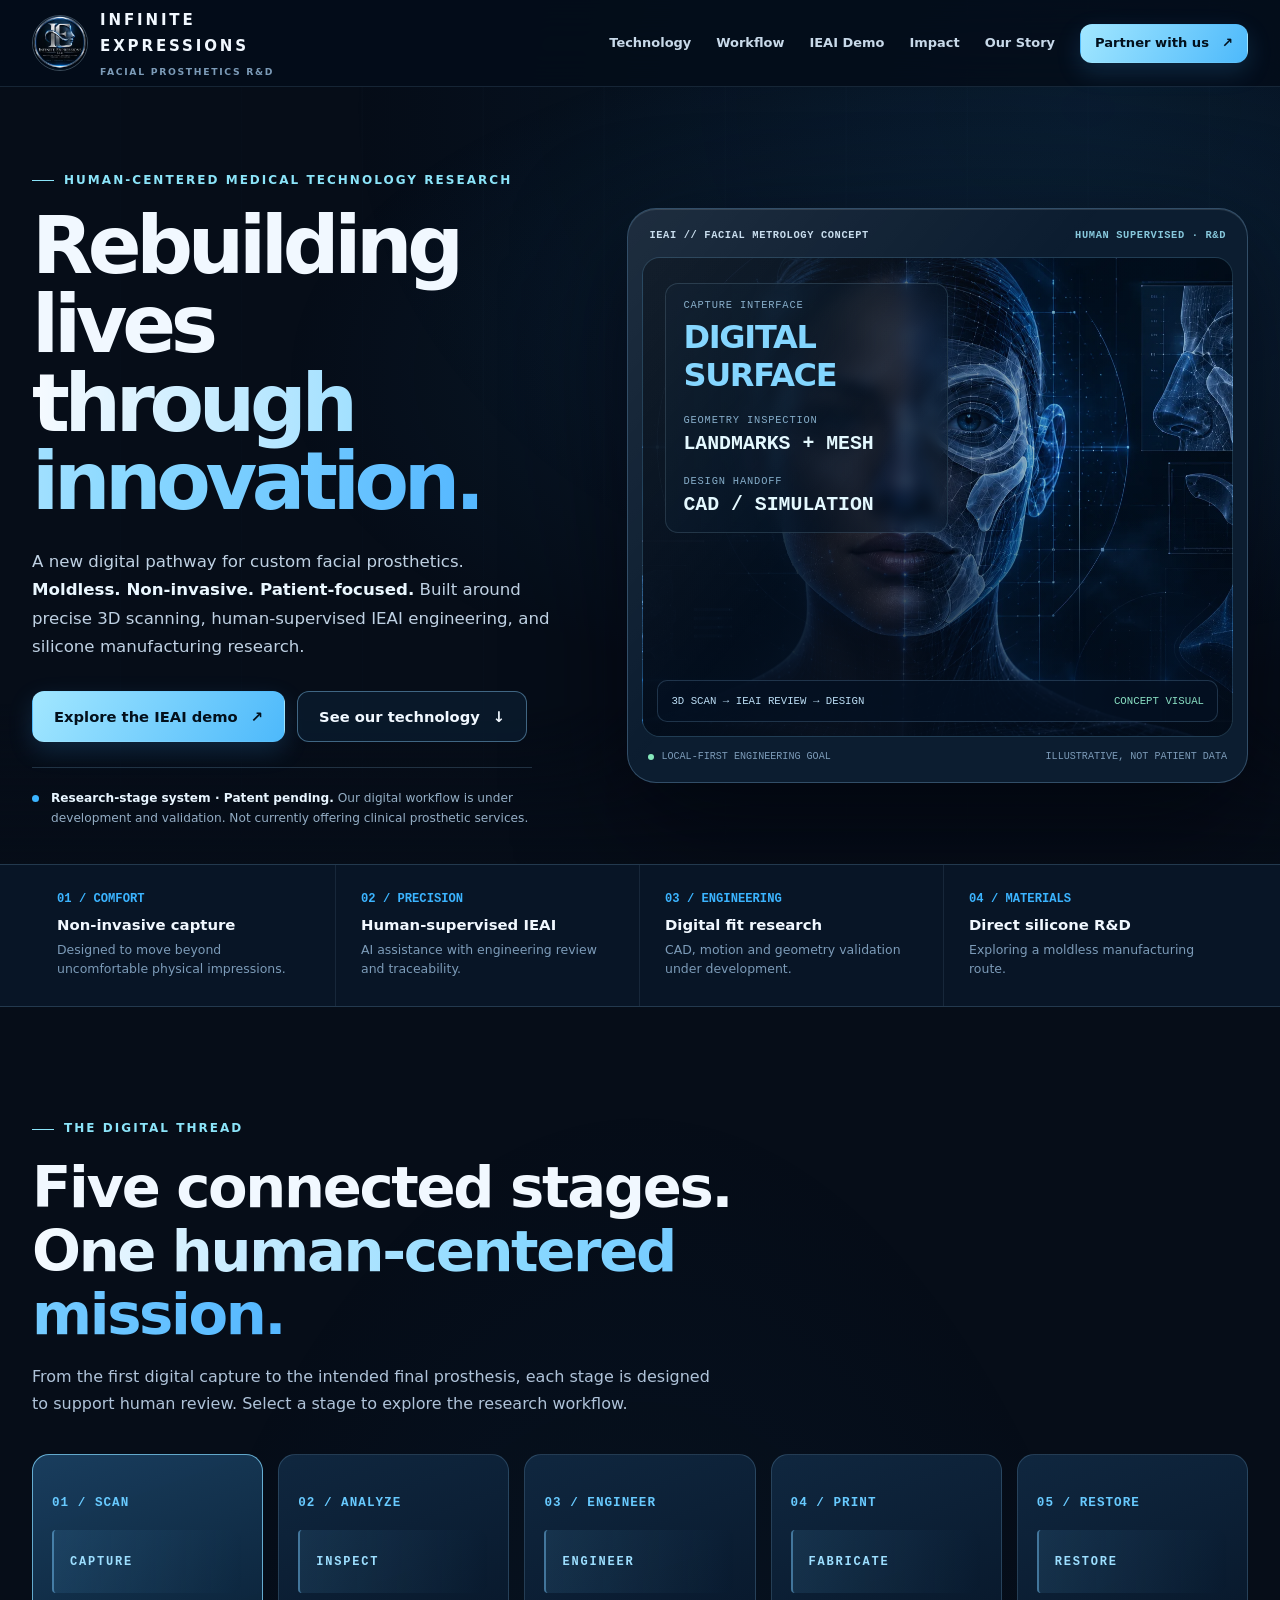
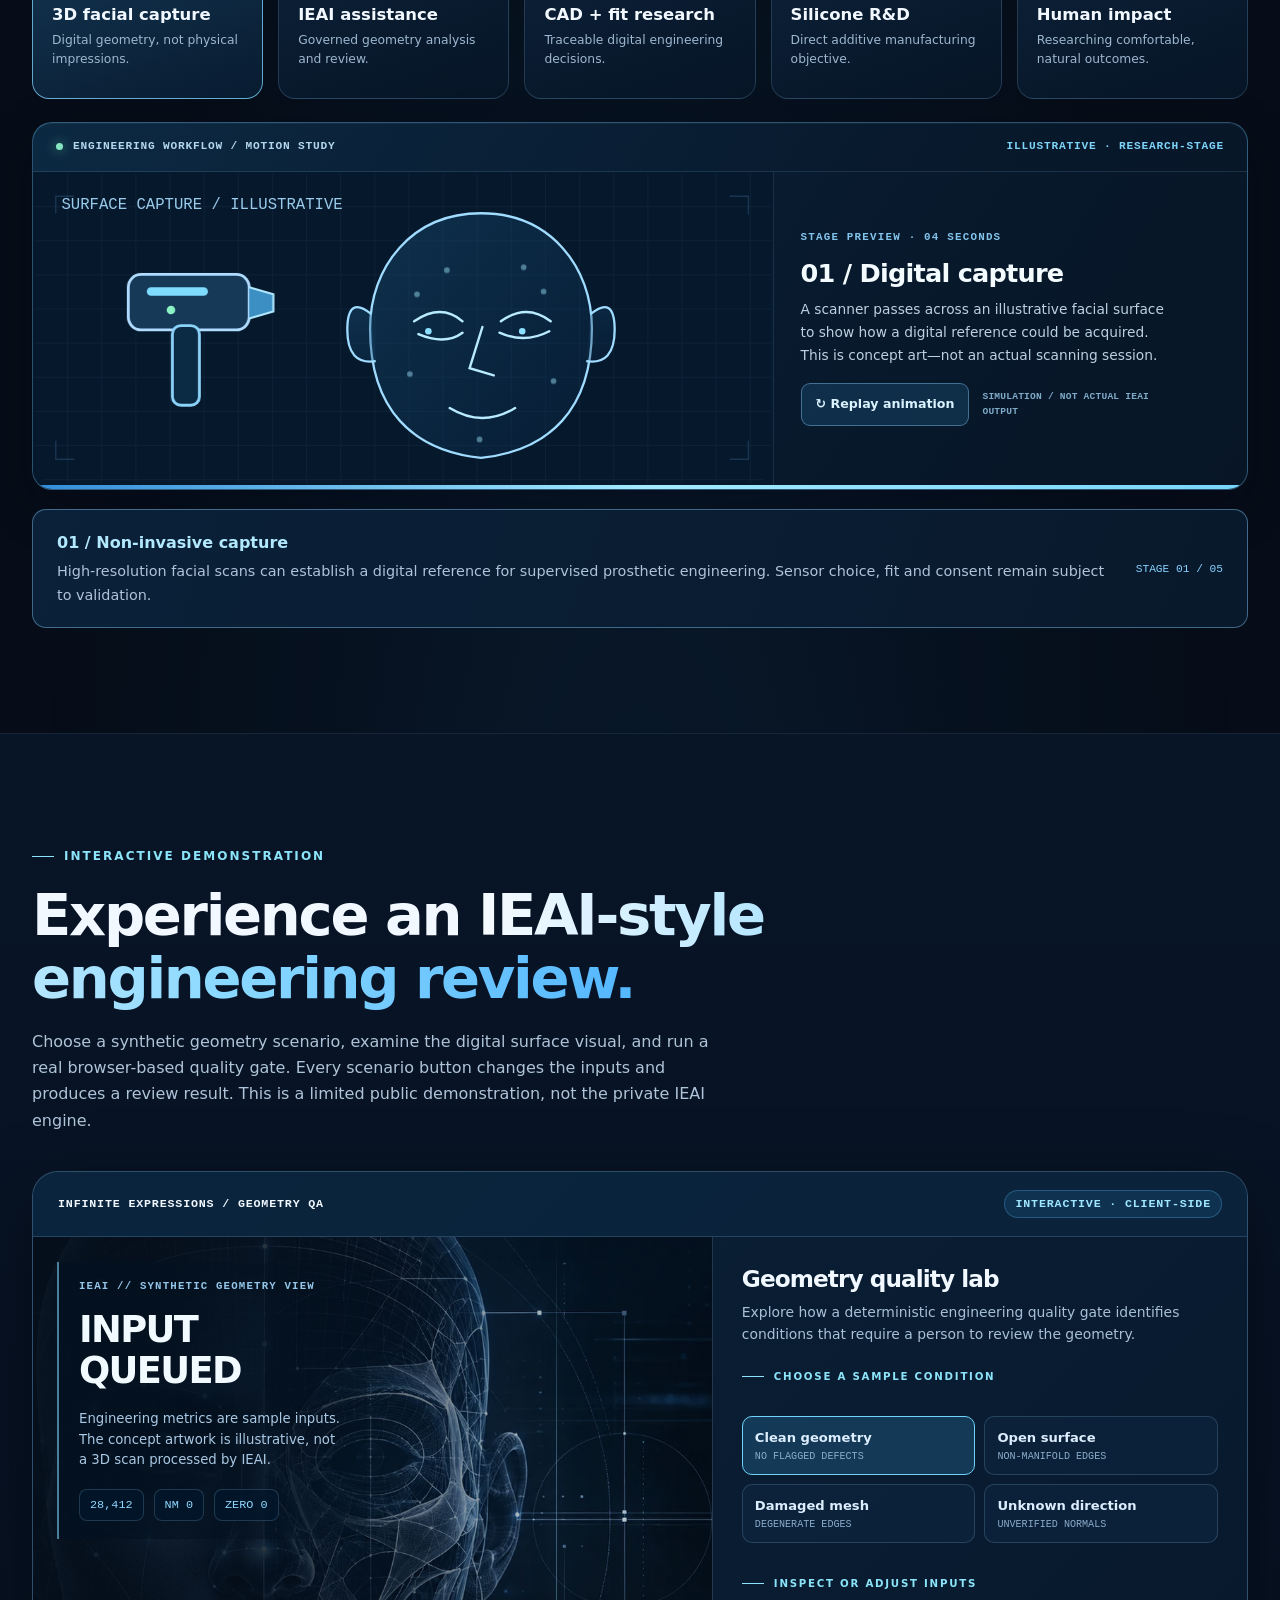
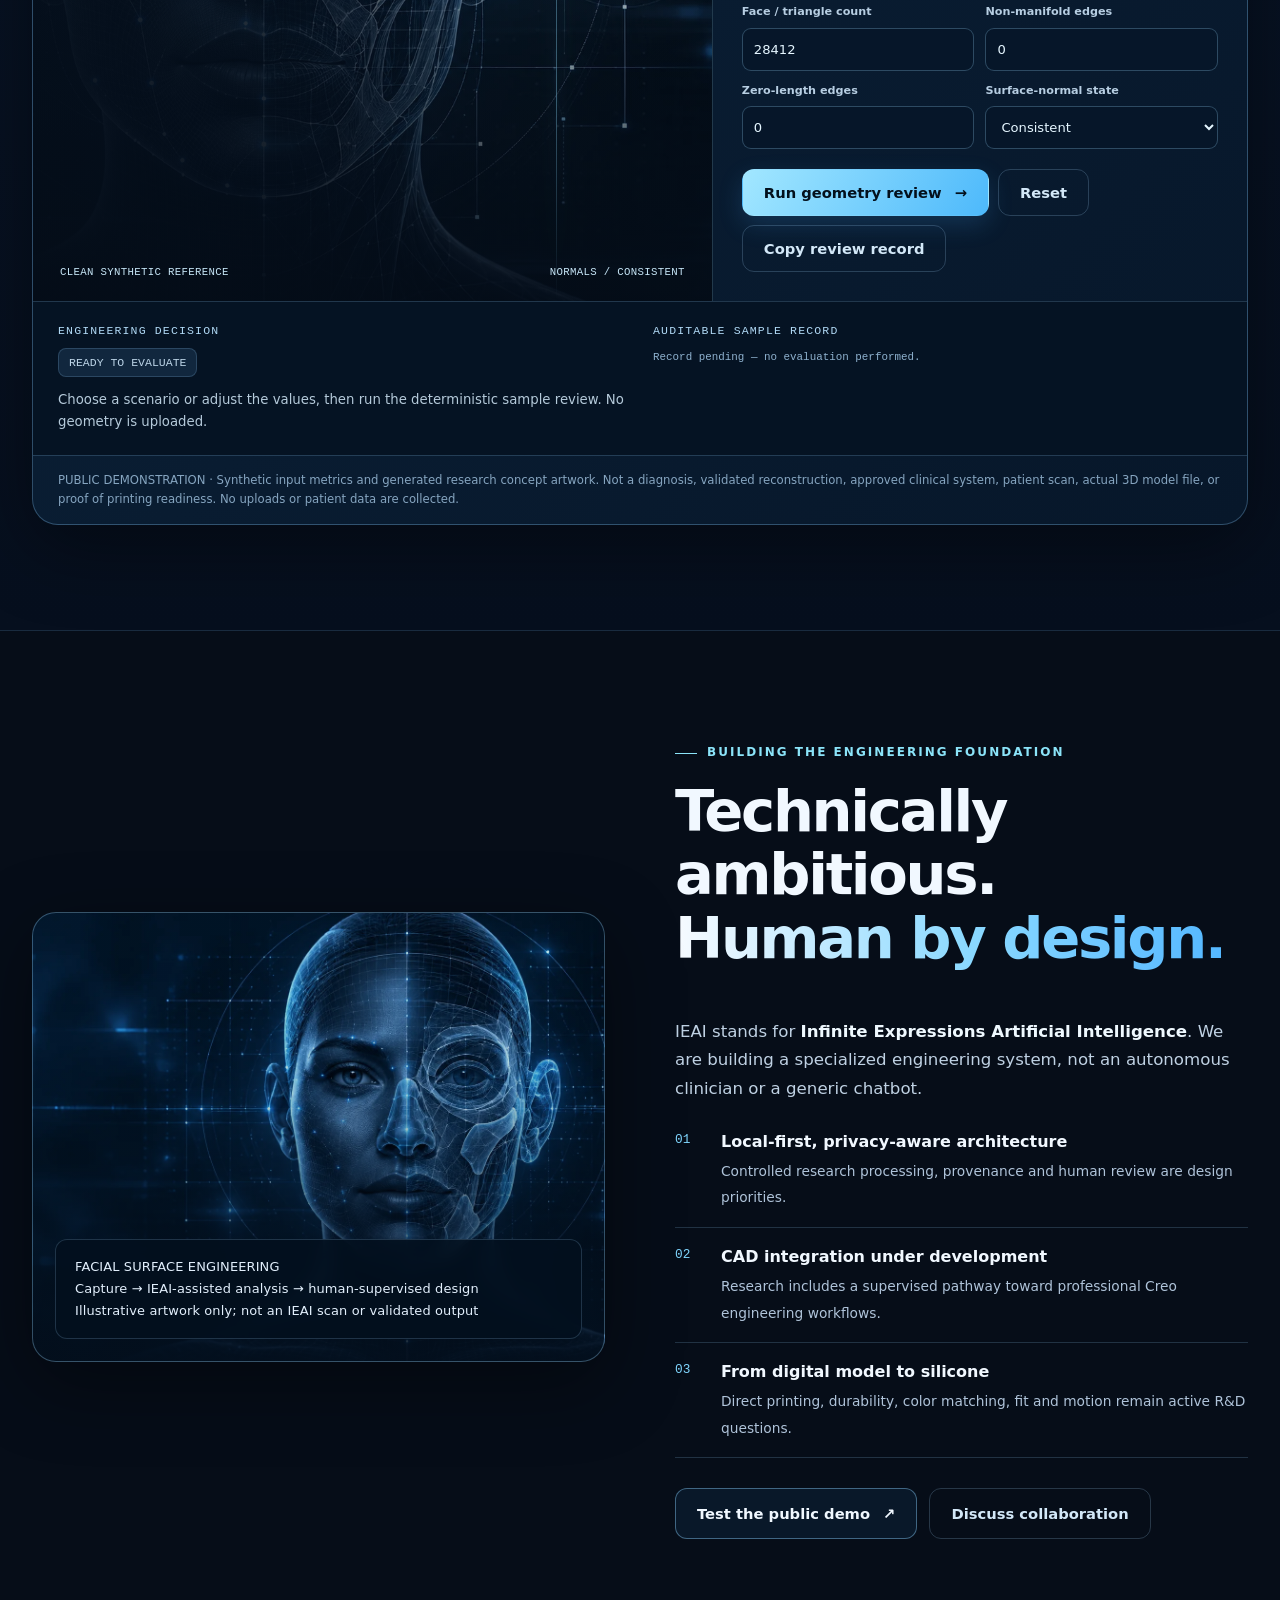
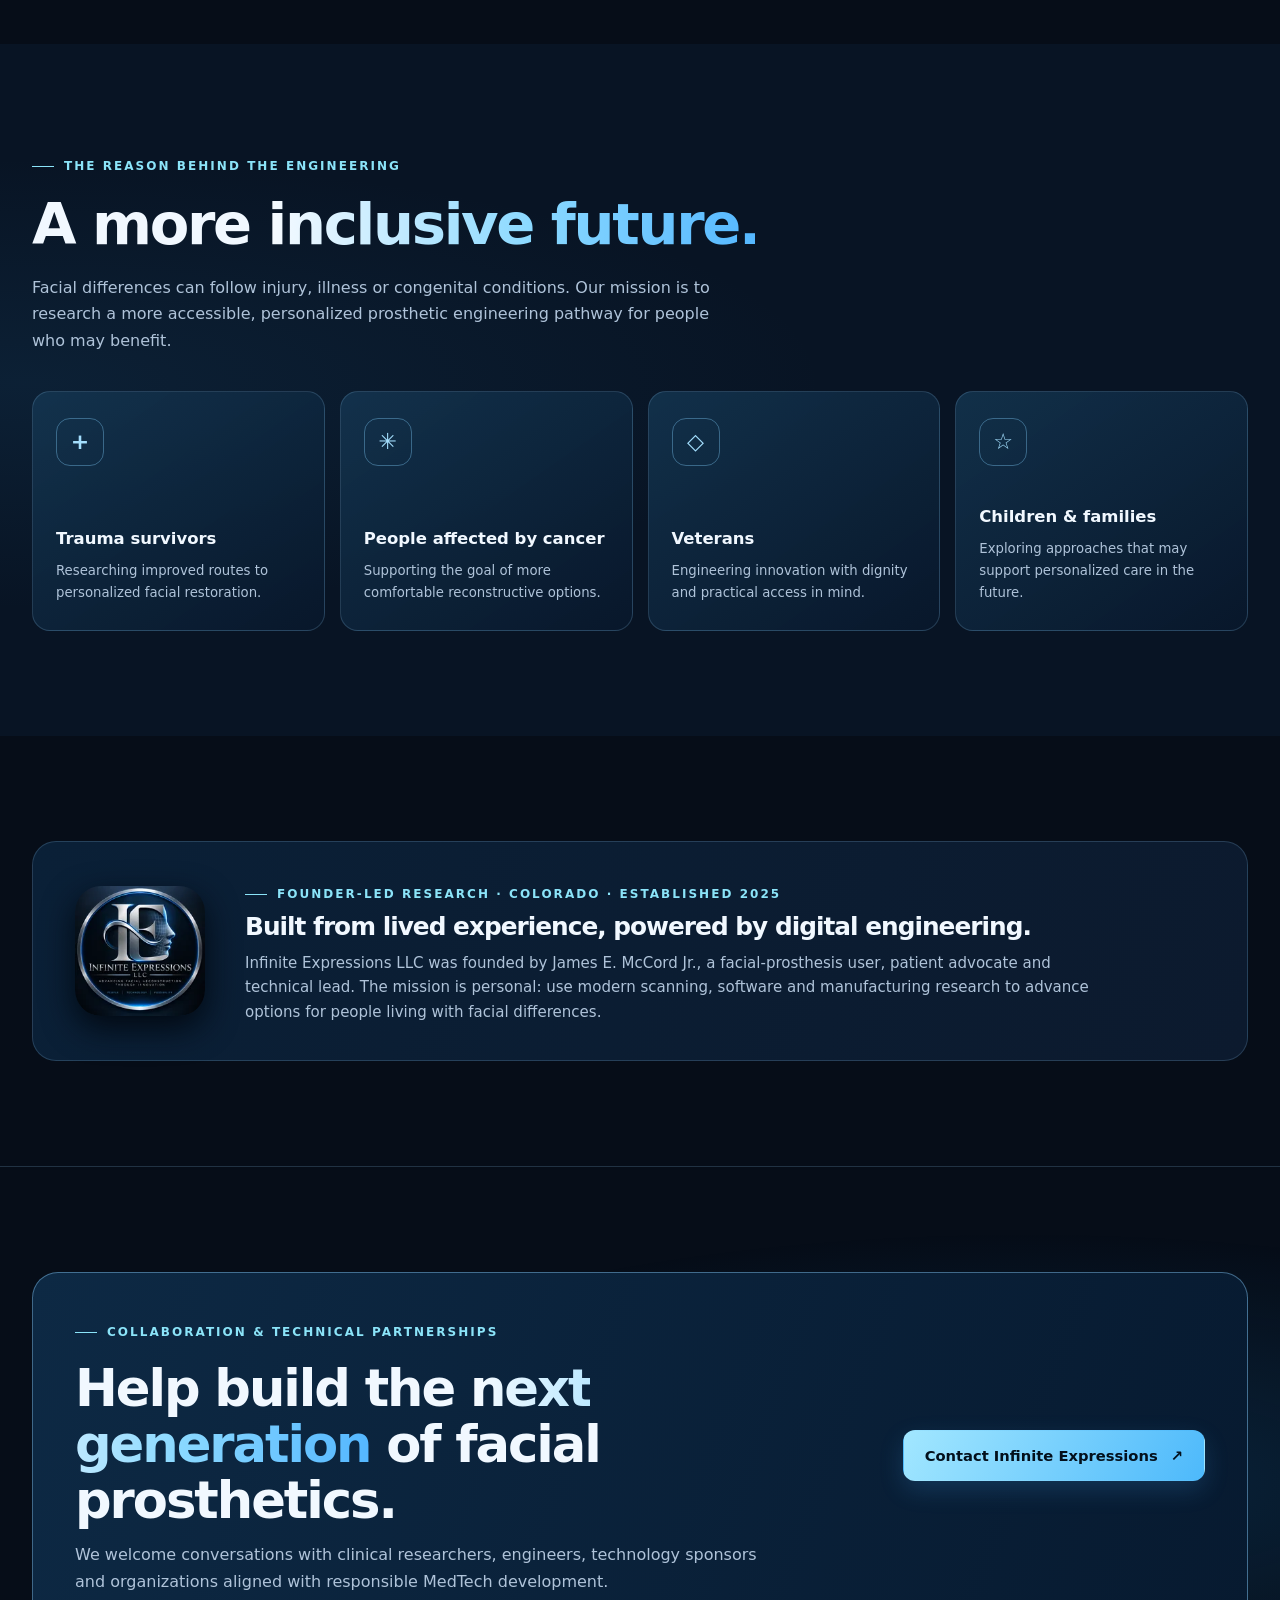
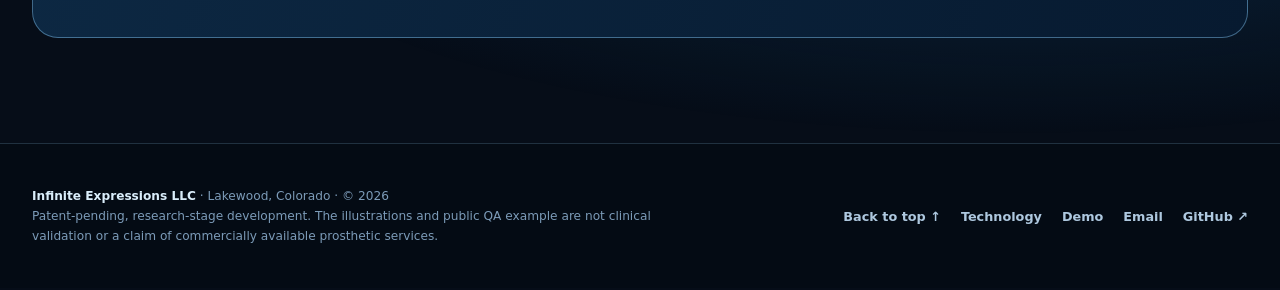
==== commit 74cf176e: "Add approved facial-scan artwork and interactive five-stage workflow animations" ====
--- a/index.html
+++ b/index.html
@@ -10,12 +10,13 @@
 <link rel="canonical" href="https://iexpressionsllc.com/">
 <link rel="icon" href="/infinite-expressions-emblem-v2.webp" type="image/webp">
 <link rel="preconnect" href="https://images.pexels.com" crossorigin>
-<link rel="stylesheet" href="/assets/ie-v4.css?v=20261019a">
-<link rel="stylesheet" href="/assets/ie-photography-refresh-20261019.css?v=20261019c">
+<link rel="stylesheet" href="/assets/ie-v4.css?v=20261019d">
+<link rel="stylesheet" href="/assets/ie-photography-refresh-20261019.css?v=20261019d">
+<link rel="stylesheet" href="/assets/ieai-workflow-micro-animations.css?v=20261019a">
 <meta property="og:type" content="website"><meta property="og:title" content="Infinite Expressions | Rebuilding Lives Through Innovation"><meta property="og:description" content="A new digital engineering pathway for patient-specific facial prosthetics. Research-stage innovation from Colorado."><meta property="og:image" content="https://iexpressionsllc.com/social-card.png"><meta property="og:url" content="https://iexpressionsllc.com/">
 <script type="application/ld+json">{"@context":"https://schema.org","@type":"Organization","name":"Infinite Expressions LLC","url":"https://iexpressionsllc.com","foundingDate":"2025","email":"james@iexpressionsllc.com","logo":"https://iexpressionsllc.com/infinite-expressions-emblem-v2.webp"}</script>
 </head>
-<body data-site-release="ie-photography-v5-20261019">
+<body data-site-release="ieai-workflow-visuals-v6-20261019">
 <a class="skip" href="#main">Skip to content</a>
 <div id="cursorGlow" class="cursor-glow" aria-hidden="true"></div><div id="cursorHalo" class="cursor-halo" aria-hidden="true"></div>
 <header class="header" id="top">
@@ -44,7 +45,7 @@
    </div>
    <div class="small-proof"><span><strong>Research-stage system · Patent pending.</strong> Our digital workflow is under development and validation. Not currently offering clinical prosthetic services.</span></div>
   </div>
-  <div class="hero-stage" role="group" aria-label="Illustrative professional facial-scan photography and digital-engineering interface">
+  <div class="hero-stage" role="group" aria-label="Illustrative AI-generated facial-engineering artwork and digital-interface concept, not a patient scan">
    <div class="display-top"><span>IEAI // FACIAL METROLOGY CONCEPT</span><span>HUMAN SUPERVISED · R&amp;D</span></div>
    <div class="scan-display">
     <div class="scan-hud">
@@ -118,7 +119,7 @@
      <div class="demo-hud" aria-live="polite">
       <div class="over">IEAI // SYNTHETIC GEOMETRY VIEW</div>
       <strong id="visualFinding">INPUT QUEUED</strong>
-      <p>Engineering metrics are sample inputs. The photography is illustrative, not a 3D scan processed by IEAI.</p>
+      <p>Engineering metrics are sample inputs. The concept artwork is illustrative, not a 3D scan processed by IEAI.</p>
       <div class="demo-measure"><b id="visualFaces">28,412</b><b id="visualNonmanifold">NM 0</b><b id="visualZero">ZERO 0</b></div>
      </div>
      <div class="demo-stage-foot"><span id="visualScenario">CLEAN SYNTHETIC REFERENCE</span><span id="visualNormals">NORMALS / CONSISTENT</span></div>
@@ -147,13 +148,13 @@
     <div><h4>Engineering decision</h4><span id="demoStatus" class="status-pill">READY TO EVALUATE</span><p id="demoMessage">Choose a scenario or adjust the values, then run the deterministic sample review. No geometry is uploaded.</p></div>
     <div><h4>Auditable sample record</h4><div id="demoAudit" class="audit">Record pending — no evaluation performed.</div></div>
    </div>
-   <div class="demo-disclosure">PUBLIC DEMONSTRATION · Synthetic input metrics and illustrative research photography. Not a diagnosis, validated reconstruction, approved clinical system, patient scan, actual 3D model file, or proof of printing readiness. No uploads or patient data are collected.</div>
+   <div class="demo-disclosure">PUBLIC DEMONSTRATION · Synthetic input metrics and generated research concept artwork. Not a diagnosis, validated reconstruction, approved clinical system, patient scan, actual 3D model file, or proof of printing readiness. No uploads or patient data are collected.</div>
   </div>
  </div>
 </section>
 <section class="section" id="technology">
  <div class="container two-col">
-  <div class="wide-image reveal" role="img" aria-label="Illustrative photography of facial scanning technology"><div class="image-label">FACIAL SURFACE ENGINEERING<br>Capture → IEAI-assisted analysis → human-supervised design<br>Illustrative photography only; not IEAI output</div></div>
+  <div class="wide-image reveal" role="img" aria-label="Generated concept illustration of facial-surface engineering research"><div class="image-label">FACIAL SURFACE ENGINEERING<br>Capture → IEAI-assisted analysis → human-supervised design<br>Illustrative artwork only; not an IEAI scan or validated output</div></div>
   <div class="reveal">
    <div class="eyebrow">Building the engineering foundation</div><h2>Technically ambitious.<br><span class="grad">Human by design.</span></h2>
    <p class="lead">IEAI stands for <strong style="color:#eff9ff">Infinite Expressions Artificial Intelligence</strong>. We are building a specialized engineering system, not an autonomous clinician or a generic chatbot.</p>
@@ -205,5 +206,6 @@
  </div>
 </footer>
 <script defer src="/assets/ie-v4.js?v=20261019a"></script>
+<script defer src="/assets/ieai-workflow-micro-animations.js?v=20261019a"></script>
 </body>
 </html>
--- a/assets/ie-v4.css
+++ b/assets/ie-v4.css
@@ -1,7 +1,7 @@
 
 /* Infinite Expressions LLC — 2026-10-19 redesign / full replacement */
 :root{color-scheme:dark;--bg:#060d18;--bg2:#091628;--panel:#0b1c31;--panel2:#10273e;--edge:rgba(145,199,240,.2);--edge2:rgba(142,210,255,.42);--white:#f1f8ff;--muted:#afc3d9;--dim:#7c9bb8;--blue:#3bb4ff;--cyan:#8be4f9;--green:#73e0bd;--amber:#ffc783;--radius:22px;--wide:1260px;--shadow:0 22px 76px rgba(0,0,0,.4)}
-*{box-sizing:border-box}html{scroll-behavior:smooth;scroll-padding-top:92px}body{margin:0;background:var(--bg);color:var(--white);font:400 16px/1.65 "Segoe UI",Inter,system-ui,-apple-system,sans-serif;overflow-x:hidden}body:before{content:"";position:fixed;inset:0;z-index:-3;background:radial-gradient(ellipse at 85% 12%,rgba(20,88,142,.16),transparent 48%),repeating-linear-gradient(90deg,transparent 0 119px,rgba(120,180,240,.013) 120px 121px);pointer-events:none}button,input,select{font:inherit}button,a{-webkit-tap-highlight-color:transparent}a{color:inherit;text-decoration:none}button{cursor:pointer}a:focus-visible,button:focus-visible,input:focus-visible,select:focus-visible{outline:3px solid #a8e1ff;outline-offset:4px}img,svg{max-width:100%;display:block}h1,h2,h3,p{margin-top:0}h1,h2,h3{line-height:1.1;letter-spacing:-.04em}h2{font-size:clamp(2.15rem,4.5vw,3.85rem)}h3{font-size:1.24rem}.container{width:min(var(--wide),calc(100% - 64px));margin-inline:auto}.sr-only{position:absolute;width:1px;height:1px;overflow:hidden;clip:rect(0,0,0,0);white-space:nowrap}.skip{position:absolute;left:18px;top:-60px;z-index:300;background:white;color:black;padding:10px 18px;border-radius:10px}.skip:focus{top:15px}.eyebrow{display:inline-flex;gap:10px;align-items:center;color:var(--cyan);font-size:.75rem;font-weight:800;text-transform:uppercase;letter-spacing:.17em;margin:0 0 17px}.eyebrow:before{content:"";width:22px;height:1px;background:currentColor}.grad{background:linear-gradient(90deg,#f5faff 1%,#8bd9ff 53%,#54b7ff);-webkit-background-clip:text;background-clip:text;color:transparent}.muted{color:var(--muted)}.note{font-size:.76rem;color:var(--dim);line-height:1.6}.lead{font-size:clamp(1rem,1.3vw,1.15rem);line-height:1.72;color:#bfd1e3;max-width:760px}.btn{appearance:none;display:inline-flex;align-items:center;justify-content:center;gap:13px;min-height:51px;padding:13px 21px;border:1px solid transparent;border-radius:12px;font-weight:780;font-size:.92rem;line-height:1.3;text-align:center;white-space:nowrap;transition:transform .2s,box-shadow .2s,background .2s,border-color .2s;color:var(--white)}.btn:hover{transform:translateY(-2px)}.btn-primary{color:#03101c;background:linear-gradient(120deg,#a2e7ff,#4db9fb);box-shadow:0 9px 25px rgba(63,160,241,.19)}.btn-primary:hover{box-shadow:0 10px 30px rgba(63,160,241,.36)}.btn-secondary{border-color:var(--edge2);background:rgba(12,32,53,.63)}.btn-secondary:hover{background:rgba(24,58,90,.89)}.btn-quiet{background:transparent;border:1px solid rgba(166,212,249,.21);color:#d3e8f8}.btn-sm{min-height:39px;padding:9px 14px;font-size:.82rem}.button-row{display:flex;flex-wrap:wrap;gap:12px}.nav-progress{height:2px;position:absolute;left:0;bottom:0;width:100%;background:transparent;overflow:hidden}.nav-progress span{display:block;height:100%;width:100%;transform:scaleX(0);transform-origin:0 0;background:linear-gradient(90deg,#2c83dd,#a4efff)}.header{position:sticky;top:0;z-index:100;background:rgba(4,13,26,.87);backdrop-filter:blur(20px);-webkit-backdrop-filter:blur(20px);border-bottom:1px solid rgba(135,190,226,.14)}.nav{height:86px;display:flex;align-items:center;gap:35px}.wordmark{display:flex;align-items:center;gap:12px;min-width:250px}.wordmark img{width:56px;height:56px;border-radius:50%;object-fit:cover;border:1px solid rgba(190,220,243,.3)}.wordmark .name{font-size:.94rem;font-weight:850;letter-spacing:.19em;line-height:1.32;text-transform:uppercase}.wordmark .sub{display:block;font-size:.58rem;letter-spacing:.18em;color:var(--dim);font-weight:700;margin-top:4px}.nav-links{display:flex;align-items:center;gap:25px;margin-left:auto}.nav-links>a:not(.btn){color:#c8d9e9;font-size:.81rem;font-weight:700;transition:color .2s}.nav-links>a:not(.btn):hover{color:#91dcff}.nav-toggle{display:none;margin-left:auto;width:44px;height:44px;border:1px solid var(--edge);border-radius:12px;background:rgba(20,44,71,.65);color:white;font-size:1.3rem}.nav-status{display:flex;align-items:center;gap:8px;color:var(--green);font:700 .65rem/1.2 Consolas,monospace;white-space:nowrap}.nav-status:before{content:"";width:6px;height:6px;background:var(--green);border-radius:50%;box-shadow:0 0 10px rgba(115,224,189,.7)}.hero{position:relative;overflow:hidden;isolation:isolate;padding:76px 0 36px;background:radial-gradient(ellipse at 76% 37%,rgba(29,92,143,.22),transparent 50%)}.hero:after{content:"";position:absolute;inset:auto 0 0;height:160px;z-index:-1;background:linear-gradient(transparent,var(--bg))}.hero-grid{display:grid;grid-template-columns:minmax(0,.93fr) minmax(0,1.07fr);align-items:center;gap:56px;min-height:540px}.hero-copy{position:relative;z-index:2}.hero-copy h1{font-size:clamp(3.2rem,6.2vw,6.35rem);line-height:.99;letter-spacing:-.067em;margin-bottom:26px;max-width:700px}.hero-copy .lead{max-width:520px;margin-bottom:25px}.hero-copy .button-row{margin:29px 0 25px}.small-proof{display:flex;align-items:flex-start;gap:12px;max-width:500px;padding-top:20px;border-top:1px solid var(--edge);font-size:.76rem;color:#94aec5}.small-proof strong{color:#e8f5ff}.small-proof:before{content:"";width:7px;height:7px;background:var(--blue);border-radius:50%;flex:0 0 auto;margin-top:7px}.hero-stage{min-width:0;position:relative;border-radius:29px;border:1px solid rgba(150,209,255,.27);background:#0c1d30;box-shadow:0 35px 110px rgba(0,3,11,.65),inset 0 1px rgba(244,252,255,.12);padding:14px;overflow:hidden}.hero-stage:before{content:"";position:absolute;inset:0;background:linear-gradient(130deg,rgba(255,255,255,.075),transparent 44%);pointer-events:none;z-index:3}.display-top{display:flex;justify-content:space-between;gap:10px;padding:6px 7px 16px;font:700 .65rem/1.2 Consolas,monospace;letter-spacing:.06em;color:#c7e4f5}.display-top span:last-child{color:var(--cyan)}.scan-display{min-height:460px;position:relative;overflow:hidden;border:1px solid rgba(127,207,250,.21);border-radius:18px;background:linear-gradient(90deg,rgba(1,11,24,.91) 0%,rgba(2,16,31,.42) 45%,rgba(2,12,23,.01) 100%),url('/assets/ieai-cinematic-facial-scan.svg') 72% 50%/auto 112% no-repeat,#091829}.scan-display:before{content:"";position:absolute;inset:0;background:linear-gradient(180deg,rgba(1,11,22,.28),transparent 30%,rgba(3,13,26,.55)),repeating-linear-gradient(0deg,transparent 0 59px,rgba(112,187,245,.07) 60px 61px);pointer-events:none}.scan-display:after{content:"";position:absolute;top:0;bottom:0;left:73%;width:2px;background:linear-gradient(transparent,#95e8ff 40%,#53c4fa 60%,transparent);box-shadow:0 0 23px 4px rgba(80,179,255,.28);animation:scanBeam 8s ease-in-out infinite alternate}.scan-hud{position:absolute;z-index:2;top:25px;left:22px;width:48%;display:grid;gap:19px}.scan-hud small{font:.65rem/1.3 Consolas,monospace;color:#83acc9;display:block;letter-spacing:.08em}.scan-hud strong{display:block;color:#e4f9ff;font:750 clamp(.95rem,1.6vw,1.24rem)/1.2 Consolas,monospace;margin-top:5px}.scan-hud .hud-big{color:#80d5ff;font-size:clamp(1.45rem,2.5vw,2.4rem)}.scan-overlay-bottom{position:absolute;inset:auto 14px 14px;z-index:2;display:flex;justify-content:space-between;gap:10px;padding:13px;background:rgba(4,17,34,.8);border:1px solid var(--edge);border-radius:10px;font:.67rem/1.35 Consolas,monospace;color:#bbddf4}.scan-overlay-bottom span:last-child{color:#89dec2}.display-footer{display:flex;gap:10px;align-items:center;justify-content:space-between;padding:13px 6px 4px;color:var(--dim);font:.63rem/1.4 Consolas,monospace}.display-footer span{display:inline-flex;align-items:center;gap:7px}.signal{width:6px;height:6px;border-radius:50%;background:#86e9bc}.section{padding:105px 0}.section-head{max-width:760px;margin:0 0 37px}.section-head h2{margin-bottom:18px}.section-head p{color:var(--muted);max-width:680px}.proof-strip{border-top:1px solid var(--edge);border-bottom:1px solid var(--edge);background:#081526}.proof-grid{display:grid;grid-template-columns:repeat(4,1fr);gap:0}.proof{padding:27px 25px;border-right:1px solid rgba(144,195,229,.11)}.proof:last-child{border-right:0}.proof .num{color:var(--blue);font:700 .76rem/1.2 Consolas,monospace;margin-bottom:9px}.proof strong{display:block;font-size:.93rem;line-height:1.25;margin-bottom:7px}.proof p{font-size:.78rem;line-height:1.5;color:var(--dim);margin-bottom:0}.section-process{background:radial-gradient(ellipse at 50% 110%,rgba(17,72,119,.19),transparent 66%)}.process-grid{display:grid;grid-template-columns:repeat(5,1fr);gap:15px}.process-card{border:1px solid var(--edge);border-radius:17px;padding:20px 19px 17px;background:linear-gradient(160deg,rgba(18,44,70,.86),rgba(7,22,40,.88));min-height:245px;transition:transform .2s,border-color .2s,background .2s;cursor:pointer;text-align:left;color:inherit}.process-card:hover,.process-card[aria-pressed="true"]{border-color:rgba(130,216,255,.74);background:linear-gradient(160deg,rgba(29,70,105,.86),rgba(8,29,50,.95));transform:translateY(-4px)}.process-number{font:750 .79rem/1 Consolas,monospace;color:#68caff;letter-spacing:.08em}.process-art{height:85px;margin:16px 0 12px;border-radius:12px;background:radial-gradient(circle at 65% 54%,rgba(49,162,237,.23),transparent 60%),linear-gradient(130deg,rgba(101,201,253,.06),rgba(20,45,71,.05));display:grid;place-items:center;overflow:hidden;position:relative}.process-art svg{width:75px;height:75px;stroke:#8edcff;stroke-width:1.7;fill:none;filter:drop-shadow(0 0 10px rgba(59,177,255,.38))}.process-card strong{display:block;font-size:1.03rem;line-height:1.25;margin-bottom:5px}.process-card small{display:block;color:#9db7cf;font-size:.77rem;line-height:1.52}.process-detail{margin-top:19px;border:1px solid var(--edge2);border-radius:14px;padding:20px 24px;display:flex;justify-content:space-between;align-items:center;gap:22px;background:linear-gradient(110deg,#0a2139,#09192c)}.process-detail strong{color:#b3e9ff}.process-detail p{margin:4px 0 0;color:var(--muted);font-size:.9rem}.process-detail .status{font:.7rem Consolas,monospace;white-space:nowrap;color:#87d1ff}.demo-section{position:relative;background:linear-gradient(180deg,#081527,#060f1e);border-block:1px solid rgba(160,214,249,.11)}.demo-shell{border:1px solid rgba(135,200,246,.3);background:linear-gradient(135deg,#0b2138,#07172a);border-radius:26px;box-shadow:var(--shadow);overflow:hidden}.app-top{display:flex;align-items:center;justify-content:space-between;gap:16px;padding:18px 25px;border-bottom:1px solid var(--edge);background:rgba(11,39,64,.66);font:700 .73rem Consolas,monospace;letter-spacing:.07em}.app-top .tag{color:#9fe6ff;padding:6px 10px;background:rgba(40,124,180,.18);border:1px solid rgba(87,183,239,.3);border-radius:100px}.demo-grid{display:grid;grid-template-columns:1.12fr .88fr;gap:0}.demo-visual{min-height:510px;position:relative;overflow:hidden;border-right:1px solid var(--edge);background:radial-gradient(ellipse at 66% 44%,rgba(13,78,129,.3),transparent 60%),#071729}.demo-visual-image{position:absolute;inset:0;background:linear-gradient(90deg,rgba(2,15,31,.55),transparent 67%),url('/assets/ieai-cinematic-facial-scan.svg') 65% 47%/auto 112% no-repeat;opacity:.91}.demo-visual-image:after{content:"";position:absolute;inset:0;background:linear-gradient(180deg,rgba(4,14,28,.2),transparent 45%,rgba(4,13,27,.79))}.demo-hud{position:relative;z-index:2;padding:28px;display:grid;gap:18px;max-width:300px}.demo-hud .over{font:700 .67rem Consolas,monospace;color:#94c6e9;letter-spacing:.11em}.demo-hud strong{font:750 clamp(1.45rem,3vw,2.3rem)/1.1 Consolas,monospace;color:#f1faff}.demo-hud p{font-size:.83rem;color:#aac9e4;margin:0;line-height:1.55}.demo-measure{display:flex;gap:10px;flex-wrap:wrap}.demo-measure b{font:.74rem Consolas,monospace;color:#8fd8ff;background:rgba(2,23,43,.77);padding:8px 10px;border:1px solid var(--edge);border-radius:8px}.scan-crosshair{position:absolute;z-index:1;top:0;bottom:0;left:70%;width:1px;background:linear-gradient(transparent,#8edcff 35%,#8edcff 70%,transparent);filter:drop-shadow(0 0 9px #7cd5ff);animation:scanBeam 9s ease-in-out infinite alternate}.demo-stage-foot{position:absolute;bottom:23px;left:27px;right:27px;display:flex;justify-content:space-between;gap:12px;z-index:3;font:.67rem Consolas,monospace;letter-spacing:.03em;color:#c6e5f6}.demo-control{padding:29px}.demo-control h3{font-size:1.45rem;margin-bottom:9px}.demo-control>p{color:#a8c1d8;font-size:.87rem;line-height:1.6}.demo-scenarios{display:grid;grid-template-columns:repeat(2,minmax(0,1fr));gap:9px;margin:23px 0}.scenario{border:1px solid var(--edge);background:rgba(14,38,63,.67);color:#dceefe;border-radius:10px;min-height:59px;text-align:left;padding:12px;font-size:.82rem;font-weight:750;line-height:1.3;transition:background .2s,border-color .2s}.scenario:hover,.scenario[aria-pressed="true"]{background:rgba(39,116,162,.34);border-color:#6fd3fb}.scenario small{display:block;font:.63rem Consolas,monospace;color:#8baccb;margin-top:5px}.fields{display:grid;grid-template-columns:repeat(2,minmax(0,1fr));gap:11px}.field label{display:block;color:#b7cee2;font-size:.7rem;font-weight:730;margin-bottom:6px}.field input,.field select{width:100%;height:43px;border:1px solid rgba(134,190,226,.31);border-radius:9px;background:#061629;color:#e5f6ff;padding:10px 11px;font-size:.82rem;outline:none}.field input:focus,.field select:focus{border-color:var(--blue)}.demo-controls{margin-top:20px;display:flex;flex-wrap:wrap;gap:9px}.demo-controls .btn{min-height:43px}.demo-result{background:#051323;padding:22px 25px;border-top:1px solid var(--edge);display:grid;grid-template-columns:1fr 1fr;gap:26px}.demo-result h4{color:#b0d8f4;font:.72rem Consolas,monospace;margin:0 0 11px;letter-spacing:.1em;text-transform:uppercase}.status-pill{display:inline-flex;align-items:center;gap:8px;border:1px solid var(--edge);border-radius:8px;padding:7px 10px;font:.72rem Consolas,monospace;color:#bcd4e7;background:#11273e}.status-pill.pass{color:#91e9c1;border-color:rgba(113,230,177,.4);background:rgba(43,99,77,.23)}.status-pill.review{color:#ffd08e;border-color:rgba(255,194,113,.4);background:rgba(121,76,29,.2)}.demo-result p{font-size:.83rem;color:#b5cada;margin:12px 0 0}.audit{word-break:break-word;font:.68rem/1.72 Consolas,monospace;color:#8fb2cf;white-space:pre-wrap}.demo-disclosure{border-top:1px solid var(--edge);padding:15px 25px;color:#86a5c0;font-size:.73rem;line-height:1.6}.two-col{display:grid;grid-template-columns:1fr 1fr;gap:70px;align-items:center}.wide-image{min-height:450px;border-radius:24px;border:1px solid var(--edge2);position:relative;overflow:hidden;box-shadow:var(--shadow);background:linear-gradient(90deg,rgba(5,19,37,.66),transparent),url('/assets/ieai-cinematic-facial-scan.svg') 75% center/auto 118% no-repeat,#0a2035}.wide-image .image-label{position:absolute;bottom:22px;left:22px;right:22px;padding:16px 19px;background:rgba(3,18,33,.81);border:1px solid var(--edge);border-radius:12px;font:.75rem/1.6 Consolas,monospace;color:#cbe9fd}.feature-lines{display:grid;gap:16px;margin:25px 0 30px}.feature-line{display:grid;grid-template-columns:34px 1fr;gap:12px;padding-bottom:16px;border-bottom:1px solid var(--edge)}.feature-line b{font:.8rem Consolas,monospace;color:#80d7ff;margin-top:3px}.feature-line strong{display:block;margin-bottom:3px}.feature-line span{font-size:.86rem;color:var(--muted)}.mission-section{background:radial-gradient(ellipse at 2% 49%,rgba(29,88,131,.18),transparent 45%),#081424}.impact-grid{display:grid;grid-template-columns:repeat(4,1fr);gap:15px}.impact-card{min-height:240px;padding:26px 23px;border:1px solid var(--edge);border-radius:18px;background:linear-gradient(145deg,rgba(21,56,84,.78),rgba(8,24,44,.88));display:flex;flex-direction:column;justify-content:space-between}.impact-card .impact-icon{display:grid;place-items:center;border:1px solid rgba(132,208,255,.37);border-radius:14px;width:48px;height:48px;color:#a3defd;font-size:1.38rem;font-weight:700}.impact-card strong{font-size:1.03rem}.impact-card p{font-size:.83rem;color:var(--muted);margin:8px 0 0}.founder{border:1px solid var(--edge);border-radius:24px;background:linear-gradient(110deg,#0a2037,#0c1a2e);padding:35px 42px;display:grid;grid-template-columns:130px 1fr;align-items:center;gap:40px}.founder img{width:130px;height:130px;object-fit:cover;border-radius:26px;box-shadow:0 12px 32px #020912}.founder h3{font-size:1.55rem;margin:0 0 10px}.founder p{color:var(--muted);font-size:.94rem;max-width:870px;margin:0}.contact{background:radial-gradient(ellipse at 80% 55%,rgba(20,98,155,.28),transparent 56%);border-top:1px solid var(--edge)}.contact-box{display:flex;align-items:center;justify-content:space-between;gap:45px;border:1px solid var(--edge2);border-radius:26px;padding:42px;background:linear-gradient(110deg,#0d2944,#071a30)}.contact-box h2{font-size:clamp(2rem,4vw,3.4rem);max-width:680px;margin-bottom:14px}.contact-box p{color:var(--muted);max-width:700px;margin-bottom:0}.footer{padding:42px 0;background:#040b14;border-top:1px solid var(--edge)}.footer-inner{display:flex;align-items:center;justify-content:space-between;gap:30px}.footer-inner p{font-size:.76rem;color:var(--dim);margin:0;max-width:670px}.footer-links{display:flex;flex-wrap:wrap;gap:20px;color:#aec8df;font-size:.8rem;font-weight:700}.footer-links a:hover{color:#91dbff}.cursor-glow{position:fixed;top:0;left:0;width:360px;height:360px;border-radius:50%;z-index:90;pointer-events:none;background:radial-gradient(circle,rgba(78,176,247,.13),rgba(60,133,217,.045) 36%,transparent 70%);transform:translate(-50%,-50%);opacity:0;transition:opacity .3s}.cursor-halo{position:fixed;z-index:101;pointer-events:none;width:25px;height:25px;border:1px solid rgba(165,230,255,.58);border-radius:50%;transform:translate(-50%,-50%);opacity:0;transition:width .18s,height .18s,border-color .18s,opacity .3s}.cursor-halo.active{width:45px;height:45px;border-color:#95e5ff}.reveal{transition:opacity .65s,transform .65s}.reveal.is-pending{opacity:0;transform:translateY(22px)}.reveal.is-visible{opacity:1;transform:none}
+*{box-sizing:border-box}html{scroll-behavior:smooth;scroll-padding-top:92px}body{margin:0;background:var(--bg);color:var(--white);font:400 16px/1.65 "Segoe UI",Inter,system-ui,-apple-system,sans-serif;overflow-x:hidden}body:before{content:"";position:fixed;inset:0;z-index:-3;background:radial-gradient(ellipse at 85% 12%,rgba(20,88,142,.16),transparent 48%),repeating-linear-gradient(90deg,transparent 0 119px,rgba(120,180,240,.013) 120px 121px);pointer-events:none}button,input,select{font:inherit}button,a{-webkit-tap-highlight-color:transparent}a{color:inherit;text-decoration:none}button{cursor:pointer}a:focus-visible,button:focus-visible,input:focus-visible,select:focus-visible{outline:3px solid #a8e1ff;outline-offset:4px}img,svg{max-width:100%;display:block}h1,h2,h3,p{margin-top:0}h1,h2,h3{line-height:1.1;letter-spacing:-.04em}h2{font-size:clamp(2.15rem,4.5vw,3.85rem)}h3{font-size:1.24rem}.container{width:min(var(--wide),calc(100% - 64px));margin-inline:auto}.sr-only{position:absolute;width:1px;height:1px;overflow:hidden;clip:rect(0,0,0,0);white-space:nowrap}.skip{position:absolute;left:18px;top:-60px;z-index:300;background:white;color:black;padding:10px 18px;border-radius:10px}.skip:focus{top:15px}.eyebrow{display:inline-flex;gap:10px;align-items:center;color:var(--cyan);font-size:.75rem;font-weight:800;text-transform:uppercase;letter-spacing:.17em;margin:0 0 17px}.eyebrow:before{content:"";width:22px;height:1px;background:currentColor}.grad{background:linear-gradient(90deg,#f5faff 1%,#8bd9ff 53%,#54b7ff);-webkit-background-clip:text;background-clip:text;color:transparent}.muted{color:var(--muted)}.note{font-size:.76rem;color:var(--dim);line-height:1.6}.lead{font-size:clamp(1rem,1.3vw,1.15rem);line-height:1.72;color:#bfd1e3;max-width:760px}.btn{appearance:none;display:inline-flex;align-items:center;justify-content:center;gap:13px;min-height:51px;padding:13px 21px;border:1px solid transparent;border-radius:12px;font-weight:780;font-size:.92rem;line-height:1.3;text-align:center;white-space:nowrap;transition:transform .2s,box-shadow .2s,background .2s,border-color .2s;color:var(--white)}.btn:hover{transform:translateY(-2px)}.btn-primary{color:#03101c;background:linear-gradient(120deg,#a2e7ff,#4db9fb);box-shadow:0 9px 25px rgba(63,160,241,.19)}.btn-primary:hover{box-shadow:0 10px 30px rgba(63,160,241,.36)}.btn-secondary{border-color:var(--edge2);background:rgba(12,32,53,.63)}.btn-secondary:hover{background:rgba(24,58,90,.89)}.btn-quiet{background:transparent;border:1px solid rgba(166,212,249,.21);color:#d3e8f8}.btn-sm{min-height:39px;padding:9px 14px;font-size:.82rem}.button-row{display:flex;flex-wrap:wrap;gap:12px}.nav-progress{height:2px;position:absolute;left:0;bottom:0;width:100%;background:transparent;overflow:hidden}.nav-progress span{display:block;height:100%;width:100%;transform:scaleX(0);transform-origin:0 0;background:linear-gradient(90deg,#2c83dd,#a4efff)}.header{position:sticky;top:0;z-index:100;background:rgba(4,13,26,.87);backdrop-filter:blur(20px);-webkit-backdrop-filter:blur(20px);border-bottom:1px solid rgba(135,190,226,.14)}.nav{height:86px;display:flex;align-items:center;gap:35px}.wordmark{display:flex;align-items:center;gap:12px;min-width:250px}.wordmark img{width:56px;height:56px;border-radius:50%;object-fit:cover;border:1px solid rgba(190,220,243,.3)}.wordmark .name{font-size:.94rem;font-weight:850;letter-spacing:.19em;line-height:1.32;text-transform:uppercase}.wordmark .sub{display:block;font-size:.58rem;letter-spacing:.18em;color:var(--dim);font-weight:700;margin-top:4px}.nav-links{display:flex;align-items:center;gap:25px;margin-left:auto}.nav-links>a:not(.btn){color:#c8d9e9;font-size:.81rem;font-weight:700;transition:color .2s}.nav-links>a:not(.btn):hover{color:#91dcff}.nav-toggle{display:none;margin-left:auto;width:44px;height:44px;border:1px solid var(--edge);border-radius:12px;background:rgba(20,44,71,.65);color:white;font-size:1.3rem}.nav-status{display:flex;align-items:center;gap:8px;color:var(--green);font:700 .65rem/1.2 Consolas,monospace;white-space:nowrap}.nav-status:before{content:"";width:6px;height:6px;background:var(--green);border-radius:50%;box-shadow:0 0 10px rgba(115,224,189,.7)}.hero{position:relative;overflow:hidden;isolation:isolate;padding:76px 0 36px;background:radial-gradient(ellipse at 76% 37%,rgba(29,92,143,.22),transparent 50%)}.hero:after{content:"";position:absolute;inset:auto 0 0;height:160px;z-index:-1;background:linear-gradient(transparent,var(--bg))}.hero-grid{display:grid;grid-template-columns:minmax(0,.93fr) minmax(0,1.07fr);align-items:center;gap:56px;min-height:540px}.hero-copy{position:relative;z-index:2}.hero-copy h1{font-size:clamp(3.2rem,6.2vw,6.35rem);line-height:.99;letter-spacing:-.067em;margin-bottom:26px;max-width:700px}.hero-copy .lead{max-width:520px;margin-bottom:25px}.hero-copy .button-row{margin:29px 0 25px}.small-proof{display:flex;align-items:flex-start;gap:12px;max-width:500px;padding-top:20px;border-top:1px solid var(--edge);font-size:.76rem;color:#94aec5}.small-proof strong{color:#e8f5ff}.small-proof:before{content:"";width:7px;height:7px;background:var(--blue);border-radius:50%;flex:0 0 auto;margin-top:7px}.hero-stage{min-width:0;position:relative;border-radius:29px;border:1px solid rgba(150,209,255,.27);background:#0c1d30;box-shadow:0 35px 110px rgba(0,3,11,.65),inset 0 1px rgba(244,252,255,.12);padding:14px;overflow:hidden}.hero-stage:before{content:"";position:absolute;inset:0;background:linear-gradient(130deg,rgba(255,255,255,.075),transparent 44%);pointer-events:none;z-index:3}.display-top{display:flex;justify-content:space-between;gap:10px;padding:6px 7px 16px;font:700 .65rem/1.2 Consolas,monospace;letter-spacing:.06em;color:#c7e4f5}.display-top span:last-child{color:var(--cyan)}.scan-display{min-height:460px;position:relative;overflow:hidden;border:1px solid rgba(127,207,250,.21);border-radius:18px;background:linear-gradient(90deg,rgba(1,11,24,.91) 0%,rgba(2,16,31,.42) 45%,rgba(2,12,23,.01) 100%),linear-gradient(135deg,#091829,#102a40) 72% 50%/auto 112% no-repeat,#091829}.scan-display:before{content:"";position:absolute;inset:0;background:linear-gradient(180deg,rgba(1,11,22,.28),transparent 30%,rgba(3,13,26,.55)),repeating-linear-gradient(0deg,transparent 0 59px,rgba(112,187,245,.07) 60px 61px);pointer-events:none}.scan-display:after{content:"";position:absolute;top:0;bottom:0;left:73%;width:2px;background:linear-gradient(transparent,#95e8ff 40%,#53c4fa 60%,transparent);box-shadow:0 0 23px 4px rgba(80,179,255,.28);animation:scanBeam 8s ease-in-out infinite alternate}.scan-hud{position:absolute;z-index:2;top:25px;left:22px;width:48%;display:grid;gap:19px}.scan-hud small{font:.65rem/1.3 Consolas,monospace;color:#83acc9;display:block;letter-spacing:.08em}.scan-hud strong{display:block;color:#e4f9ff;font:750 clamp(.95rem,1.6vw,1.24rem)/1.2 Consolas,monospace;margin-top:5px}.scan-hud .hud-big{color:#80d5ff;font-size:clamp(1.45rem,2.5vw,2.4rem)}.scan-overlay-bottom{position:absolute;inset:auto 14px 14px;z-index:2;display:flex;justify-content:space-between;gap:10px;padding:13px;background:rgba(4,17,34,.8);border:1px solid var(--edge);border-radius:10px;font:.67rem/1.35 Consolas,monospace;color:#bbddf4}.scan-overlay-bottom span:last-child{color:#89dec2}.display-footer{display:flex;gap:10px;align-items:center;justify-content:space-between;padding:13px 6px 4px;color:var(--dim);font:.63rem/1.4 Consolas,monospace}.display-footer span{display:inline-flex;align-items:center;gap:7px}.signal{width:6px;height:6px;border-radius:50%;background:#86e9bc}.section{padding:105px 0}.section-head{max-width:760px;margin:0 0 37px}.section-head h2{margin-bottom:18px}.section-head p{color:var(--muted);max-width:680px}.proof-strip{border-top:1px solid var(--edge);border-bottom:1px solid var(--edge);background:#081526}.proof-grid{display:grid;grid-template-columns:repeat(4,1fr);gap:0}.proof{padding:27px 25px;border-right:1px solid rgba(144,195,229,.11)}.proof:last-child{border-right:0}.proof .num{color:var(--blue);font:700 .76rem/1.2 Consolas,monospace;margin-bottom:9px}.proof strong{display:block;font-size:.93rem;line-height:1.25;margin-bottom:7px}.proof p{font-size:.78rem;line-height:1.5;color:var(--dim);margin-bottom:0}.section-process{background:radial-gradient(ellipse at 50% 110%,rgba(17,72,119,.19),transparent 66%)}.process-grid{display:grid;grid-template-columns:repeat(5,1fr);gap:15px}.process-card{border:1px solid var(--edge);border-radius:17px;padding:20px 19px 17px;background:linear-gradient(160deg,rgba(18,44,70,.86),rgba(7,22,40,.88));min-height:245px;transition:transform .2s,border-color .2s,background .2s;cursor:pointer;text-align:left;color:inherit}.process-card:hover,.process-card[aria-pressed="true"]{border-color:rgba(130,216,255,.74);background:linear-gradient(160deg,rgba(29,70,105,.86),rgba(8,29,50,.95));transform:translateY(-4px)}.process-number{font:750 .79rem/1 Consolas,monospace;color:#68caff;letter-spacing:.08em}.process-art{height:85px;margin:16px 0 12px;border-radius:12px;background:radial-gradient(circle at 65% 54%,rgba(49,162,237,.23),transparent 60%),linear-gradient(130deg,rgba(101,201,253,.06),rgba(20,45,71,.05));display:grid;place-items:center;overflow:hidden;position:relative}.process-art svg{width:75px;height:75px;stroke:#8edcff;stroke-width:1.7;fill:none;filter:drop-shadow(0 0 10px rgba(59,177,255,.38))}.process-card strong{display:block;font-size:1.03rem;line-height:1.25;margin-bottom:5px}.process-card small{display:block;color:#9db7cf;font-size:.77rem;line-height:1.52}.process-detail{margin-top:19px;border:1px solid var(--edge2);border-radius:14px;padding:20px 24px;display:flex;justify-content:space-between;align-items:center;gap:22px;background:linear-gradient(110deg,#0a2139,#09192c)}.process-detail strong{color:#b3e9ff}.process-detail p{margin:4px 0 0;color:var(--muted);font-size:.9rem}.process-detail .status{font:.7rem Consolas,monospace;white-space:nowrap;color:#87d1ff}.demo-section{position:relative;background:linear-gradient(180deg,#081527,#060f1e);border-block:1px solid rgba(160,214,249,.11)}.demo-shell{border:1px solid rgba(135,200,246,.3);background:linear-gradient(135deg,#0b2138,#07172a);border-radius:26px;box-shadow:var(--shadow);overflow:hidden}.app-top{display:flex;align-items:center;justify-content:space-between;gap:16px;padding:18px 25px;border-bottom:1px solid var(--edge);background:rgba(11,39,64,.66);font:700 .73rem Consolas,monospace;letter-spacing:.07em}.app-top .tag{color:#9fe6ff;padding:6px 10px;background:rgba(40,124,180,.18);border:1px solid rgba(87,183,239,.3);border-radius:100px}.demo-grid{display:grid;grid-template-columns:1.12fr .88fr;gap:0}.demo-visual{min-height:510px;position:relative;overflow:hidden;border-right:1px solid var(--edge);background:radial-gradient(ellipse at 66% 44%,rgba(13,78,129,.3),transparent 60%),#071729}.demo-visual-image{position:absolute;inset:0;background:linear-gradient(90deg,rgba(2,15,31,.55),transparent 67%),linear-gradient(135deg,#091829,#102a40) 65% 47%/auto 112% no-repeat;opacity:.91}.demo-visual-image:after{content:"";position:absolute;inset:0;background:linear-gradient(180deg,rgba(4,14,28,.2),transparent 45%,rgba(4,13,27,.79))}.demo-hud{position:relative;z-index:2;padding:28px;display:grid;gap:18px;max-width:300px}.demo-hud .over{font:700 .67rem Consolas,monospace;color:#94c6e9;letter-spacing:.11em}.demo-hud strong{font:750 clamp(1.45rem,3vw,2.3rem)/1.1 Consolas,monospace;color:#f1faff}.demo-hud p{font-size:.83rem;color:#aac9e4;margin:0;line-height:1.55}.demo-measure{display:flex;gap:10px;flex-wrap:wrap}.demo-measure b{font:.74rem Consolas,monospace;color:#8fd8ff;background:rgba(2,23,43,.77);padding:8px 10px;border:1px solid var(--edge);border-radius:8px}.scan-crosshair{position:absolute;z-index:1;top:0;bottom:0;left:70%;width:1px;background:linear-gradient(transparent,#8edcff 35%,#8edcff 70%,transparent);filter:drop-shadow(0 0 9px #7cd5ff);animation:scanBeam 9s ease-in-out infinite alternate}.demo-stage-foot{position:absolute;bottom:23px;left:27px;right:27px;display:flex;justify-content:space-between;gap:12px;z-index:3;font:.67rem Consolas,monospace;letter-spacing:.03em;color:#c6e5f6}.demo-control{padding:29px}.demo-control h3{font-size:1.45rem;margin-bottom:9px}.demo-control>p{color:#a8c1d8;font-size:.87rem;line-height:1.6}.demo-scenarios{display:grid;grid-template-columns:repeat(2,minmax(0,1fr));gap:9px;margin:23px 0}.scenario{border:1px solid var(--edge);background:rgba(14,38,63,.67);color:#dceefe;border-radius:10px;min-height:59px;text-align:left;padding:12px;font-size:.82rem;font-weight:750;line-height:1.3;transition:background .2s,border-color .2s}.scenario:hover,.scenario[aria-pressed="true"]{background:rgba(39,116,162,.34);border-color:#6fd3fb}.scenario small{display:block;font:.63rem Consolas,monospace;color:#8baccb;margin-top:5px}.fields{display:grid;grid-template-columns:repeat(2,minmax(0,1fr));gap:11px}.field label{display:block;color:#b7cee2;font-size:.7rem;font-weight:730;margin-bottom:6px}.field input,.field select{width:100%;height:43px;border:1px solid rgba(134,190,226,.31);border-radius:9px;background:#061629;color:#e5f6ff;padding:10px 11px;font-size:.82rem;outline:none}.field input:focus,.field select:focus{border-color:var(--blue)}.demo-controls{margin-top:20px;display:flex;flex-wrap:wrap;gap:9px}.demo-controls .btn{min-height:43px}.demo-result{background:#051323;padding:22px 25px;border-top:1px solid var(--edge);display:grid;grid-template-columns:1fr 1fr;gap:26px}.demo-result h4{color:#b0d8f4;font:.72rem Consolas,monospace;margin:0 0 11px;letter-spacing:.1em;text-transform:uppercase}.status-pill{display:inline-flex;align-items:center;gap:8px;border:1px solid var(--edge);border-radius:8px;padding:7px 10px;font:.72rem Consolas,monospace;color:#bcd4e7;background:#11273e}.status-pill.pass{color:#91e9c1;border-color:rgba(113,230,177,.4);background:rgba(43,99,77,.23)}.status-pill.review{color:#ffd08e;border-color:rgba(255,194,113,.4);background:rgba(121,76,29,.2)}.demo-result p{font-size:.83rem;color:#b5cada;margin:12px 0 0}.audit{word-break:break-word;font:.68rem/1.72 Consolas,monospace;color:#8fb2cf;white-space:pre-wrap}.demo-disclosure{border-top:1px solid var(--edge);padding:15px 25px;color:#86a5c0;font-size:.73rem;line-height:1.6}.two-col{display:grid;grid-template-columns:1fr 1fr;gap:70px;align-items:center}.wide-image{min-height:450px;border-radius:24px;border:1px solid var(--edge2);position:relative;overflow:hidden;box-shadow:var(--shadow);background:linear-gradient(90deg,rgba(5,19,37,.66),transparent),linear-gradient(135deg,#091829,#102a40) 75% center/auto 118% no-repeat,#0a2035}.wide-image .image-label{position:absolute;bottom:22px;left:22px;right:22px;padding:16px 19px;background:rgba(3,18,33,.81);border:1px solid var(--edge);border-radius:12px;font:.75rem/1.6 Consolas,monospace;color:#cbe9fd}.feature-lines{display:grid;gap:16px;margin:25px 0 30px}.feature-line{display:grid;grid-template-columns:34px 1fr;gap:12px;padding-bottom:16px;border-bottom:1px solid var(--edge)}.feature-line b{font:.8rem Consolas,monospace;color:#80d7ff;margin-top:3px}.feature-line strong{display:block;margin-bottom:3px}.feature-line span{font-size:.86rem;color:var(--muted)}.mission-section{background:radial-gradient(ellipse at 2% 49%,rgba(29,88,131,.18),transparent 45%),#081424}.impact-grid{display:grid;grid-template-columns:repeat(4,1fr);gap:15px}.impact-card{min-height:240px;padding:26px 23px;border:1px solid var(--edge);border-radius:18px;background:linear-gradient(145deg,rgba(21,56,84,.78),rgba(8,24,44,.88));display:flex;flex-direction:column;justify-content:space-between}.impact-card .impact-icon{display:grid;place-items:center;border:1px solid rgba(132,208,255,.37);border-radius:14px;width:48px;height:48px;color:#a3defd;font-size:1.38rem;font-weight:700}.impact-card strong{font-size:1.03rem}.impact-card p{font-size:.83rem;color:var(--muted);margin:8px 0 0}.founder{border:1px solid var(--edge);border-radius:24px;background:linear-gradient(110deg,#0a2037,#0c1a2e);padding:35px 42px;display:grid;grid-template-columns:130px 1fr;align-items:center;gap:40px}.founder img{width:130px;height:130px;object-fit:cover;border-radius:26px;box-shadow:0 12px 32px #020912}.founder h3{font-size:1.55rem;margin:0 0 10px}.founder p{color:var(--muted);font-size:.94rem;max-width:870px;margin:0}.contact{background:radial-gradient(ellipse at 80% 55%,rgba(20,98,155,.28),transparent 56%);border-top:1px solid var(--edge)}.contact-box{display:flex;align-items:center;justify-content:space-between;gap:45px;border:1px solid var(--edge2);border-radius:26px;padding:42px;background:linear-gradient(110deg,#0d2944,#071a30)}.contact-box h2{font-size:clamp(2rem,4vw,3.4rem);max-width:680px;margin-bottom:14px}.contact-box p{color:var(--muted);max-width:700px;margin-bottom:0}.footer{padding:42px 0;background:#040b14;border-top:1px solid var(--edge)}.footer-inner{display:flex;align-items:center;justify-content:space-between;gap:30px}.footer-inner p{font-size:.76rem;color:var(--dim);margin:0;max-width:670px}.footer-links{display:flex;flex-wrap:wrap;gap:20px;color:#aec8df;font-size:.8rem;font-weight:700}.footer-links a:hover{color:#91dbff}.cursor-glow{position:fixed;top:0;left:0;width:360px;height:360px;border-radius:50%;z-index:90;pointer-events:none;background:radial-gradient(circle,rgba(78,176,247,.13),rgba(60,133,217,.045) 36%,transparent 70%);transform:translate(-50%,-50%);opacity:0;transition:opacity .3s}.cursor-halo{position:fixed;z-index:101;pointer-events:none;width:25px;height:25px;border:1px solid rgba(165,230,255,.58);border-radius:50%;transform:translate(-50%,-50%);opacity:0;transition:width .18s,height .18s,border-color .18s,opacity .3s}.cursor-halo.active{width:45px;height:45px;border-color:#95e5ff}.reveal{transition:opacity .65s,transform .65s}.reveal.is-pending{opacity:0;transform:translateY(22px)}.reveal.is-visible{opacity:1;transform:none}
 @keyframes scanBeam{from{transform:translateX(-50px);opacity:.32}to{transform:translateX(55px);opacity:.88}}
 @media(max-width:1220px){.nav-links{gap:15px}.nav-status{display:none}.hero-grid{gap:24px}.process-grid{gap:10px}.process-card{padding:17px 14px}}
 @media(max-width:980px){.nav-toggle{display:grid;place-items:center}.nav-links{position:absolute;top:86px;left:0;right:0;display:none;flex-direction:column;align-items:stretch;gap:0;padding:14px 30px 25px;border-bottom:1px solid var(--edge2);background:#07172a;box-shadow:0 24px 50px rgba(0,0,0,.3)}.nav-links.open{display:flex}.nav-links>a:not(.btn){padding:12px 0;font-size:.95rem}.nav-links .btn{margin-top:9px}.hero-grid{grid-template-columns:1fr;gap:38px}.hero-copy h1{max-width:720px}.hero-stage{max-width:710px;width:100%;margin-inline:auto}.hero{padding:53px 0 45px}.process-grid{grid-template-columns:repeat(3,1fr)}.demo-grid{grid-template-columns:1fr}.demo-visual{min-height:420px;border-right:none;border-bottom:1px solid var(--edge)}.two-col{gap:32px}.impact-grid{grid-template-columns:repeat(2,1fr)}.proof-grid{grid-template-columns:repeat(2,1fr)}.proof:nth-child(2){border-right:0}.proof:nth-child(-n+2){border-bottom:1px solid rgba(144,195,229,.11)}}
--- a/assets/ie-photography-refresh-20261019.css
+++ b/assets/ie-photography-refresh-20261019.css
@@ -1,12 +1,7 @@
-/* Infinite Expressions LLC — photographic visual correction, 2026-10-19
- * Replaces the rejected shared wireframe-face illustration in ALL THREE major
- * visual sections. Images are separately licensed Pexels photos by cottonbro studio.
- * Source pages: https://www.pexels.com/photo/close-up-photo-of-woman-with-black-curly-hair-8090124/
- * https://www.pexels.com/photo/portrait-photo-of-man-with-laser-lines-on-his-face-8090294/
- * https://www.pexels.com/photo/photo-of-woman-being-examined-8090126/
- * Editorial illustrative photography only; NOT IEAI patient data or output.
- */
-:root{--photo-hero:url("https://images.pexels.com/photos/8090124/pexels-photo-8090124.jpeg?auto=compress&cs=tinysrgb&w=1300");--photo-demo:url("https://images.pexels.com/photos/8090294/pexels-photo-8090294.jpeg?auto=compress&cs=tinysrgb&w=1300");--photo-tech:url("https://images.pexels.com/photos/8090126/pexels-photo-8090126.jpeg?auto=compress&cs=tinysrgb&w=1300")}
+/* Infinite Expressions LLC | illustrated research imagery upgrade | 2026-10-19.
+ * Original generated concept artwork chosen by the owner. Not patient data.
+ * Current site remains research-stage; no measured scan or clinical claims. */
+:root{--photo-hero:url("/assets/ieai-anatomy-research.webp");--photo-demo:url("/assets/ieai-concept-viewer.webp");--photo-tech:url("/assets/ieai-face-engineering.webp")}
 .scan-display{
  min-height:480px;
  background-image:linear-gradient(90deg,rgba(3,14,28,.96) 0%,rgba(3,14,28,.73) 35%,rgba(3,14,28,.17) 71%),var(--photo-hero);
--- a/assets/ieai-workflow-micro-animations.css
+++ b/assets/ieai-workflow-micro-animations.css
@@ -0,0 +1,95 @@
+/* IEAI stage motion studies | 2026-10-19
+   Four-second, one-shot SVG animations only after stage/replay activation.
+   Static reduced-motion rendering. Concept art, not validated clinical workflow. */
+.ie-micro-panel {
+  margin-top:23px;
+  overflow:hidden;
+  color:#e9f6ff;
+  border:1px solid rgba(116,192,244,.35);
+  border-radius:20px;
+  background:linear-gradient(122deg,#0c2942 0%,#081a2e 59%,#071525 100%);
+  box-shadow:0 17px 48px rgba(0,5,17,.28),inset 0 1px rgba(179,223,255,.055);
+}
+.ie-micro-top {
+  display:flex;align-items:center;justify-content:space-between;flex-wrap:wrap;gap:11px;
+  padding:16px 23px;border-bottom:1px solid rgba(135,200,245,.15);
+  color:#b3d7ed;font:700 .7rem/1.4 Consolas,monospace;letter-spacing:.07em;
+}
+.ie-micro-top>span:first-child { display:flex;align-items:center;gap:10px; }
+.ie-micro-led { width:7px;height:7px;border-radius:50%;background:#87e6c2;box-shadow:0 0 12px rgba(98,232,177,.65); }
+.ie-micro-identifier { color:#7ed3f9; }
+.ie-micro-layout { display:grid;grid-template-columns:minmax(0,1.22fr) minmax(280px,.78fr);align-items:center;gap:0; }
+.ie-micro-visual {
+  overflow:hidden;
+  min-width:0;
+  background:radial-gradient(ellipse at 61% 55%,rgba(37,122,177,.13),transparent 69%),#06182c;
+  border-right:1px solid rgba(132,204,249,.13);
+}
+.ie-micro-visual svg { width:100%;height:auto;display:block;overflow:hidden;aspect-ratio:520 / 220; }
+.ie-micro-copy { padding:24px 27px; }
+.ie-micro-kicker { display:block;margin-bottom:14px;color:#83c4ec;font:700 .68rem/1.4 Consolas,monospace;letter-spacing:.11em; }
+.ie-micro-copy h3 { margin:0 0 11px;font-size:clamp(1.22rem,2vw,1.7rem);letter-spacing:-.03em;color:#f3fbff; }
+.ie-micro-copy p { margin:0 0 17px;font-size:.86rem;line-height:1.65;color:#bbd1e2;max-width:42ch; }
+.ie-micro-buttons { display:flex;align-items:center;gap:13px;flex-wrap:wrap; }
+.ie-micro-buttons button {
+  color:#dbf2ff;background:rgba(28,86,126,.37);border:1px solid rgba(146,209,255,.4);
+  border-radius:9px;padding:10px 14px;font-size:.79rem;font-weight:800;
+  min-height:42px;transition:background .18s,border-color .18s;
+}
+.ie-micro-buttons button:hover { background:rgba(40,114,164,.64);border-color:#98e0ff; }
+.ie-micro-buttons button:focus-visible { outline:3px solid #bfeaff;outline-offset:3px; }
+.ie-micro-buttons span { font:650 .6rem/1.5 Consolas,monospace;color:#7fabc8;letter-spacing:.02em;max-width:176px; }
+.ie-micro-progress { height:4px;background:#16334c;overflow:hidden; }
+.ie-micro-progress>span { display:block;height:100%;width:100%;transform:scaleX(0);transform-origin:left;
+  background:linear-gradient(90deg,#328dda,#a3eaff,#76d5fc); }
+.ie-micro-panel.playing .ie-micro-progress>span { animation:ieMicroProgress 3.8s linear 1 both; }
+@keyframes ieMicroProgress { 0%{transform:scaleX(0)}100%{transform:scaleX(1)} }
+.ie-micro-panel.playing .ie-micro-scanner { animation:ieMicroScanner 3.8s ease-in-out 1 both; }
+.ie-micro-panel.playing .ie-micro-beam { animation:ieMicroBeam 3.8s linear 1 both; }
+.ie-micro-panel.playing .ie-micro-scan-dots { animation:ieMicroDots 3.8s ease-in-out 1 both; }
+@keyframes ieMicroScanner {0%{transform:translateX(0)}35%{transform:translateX(30px)}65%{transform:translateX(46px)}100%{transform:translateX(8px)}}
+@keyframes ieMicroBeam {0%{transform:translateX(-95px);opacity:0}10%{opacity:.95}85%{opacity:.95}100%{transform:translateX(100px);opacity:0}}
+@keyframes ieMicroDots {0%,25%{opacity:.08}67%{opacity:.68}100%{opacity:.46}}
+.ie-micro-panel.playing .ie-micro-analyze-wheel { transform-origin:0 0;animation:ieMicroWheel 3.8s ease-in-out 1 both; }
+.ie-micro-panel.playing .ie-micro-analyze-bars { transform-origin:378px 113px;animation:ieMicroBars 3.8s ease-in-out 1 both; }
+@keyframes ieMicroWheel {0%{transform:translate(138px,104px) rotate(0deg)}85%,100%{transform:translate(138px,104px) rotate(720deg)}}
+@keyframes ieMicroBars {0%,100%{transform:scaleY(.65);opacity:.55}25%,65%{transform:scaleY(1.25);opacity:1}}
+.ie-micro-panel.playing .ie-micro-engineer-profile {stroke-dasharray:520;animation:ieMicroCAD 3.8s ease 1 both}
+.ie-micro-panel.playing .ie-micro-engineer-caliper {animation:ieMicroCaliper 3.8s ease-in-out 1 both}
+@keyframes ieMicroCAD {0%{stroke-dashoffset:520;opacity:.2}70%,100%{stroke-dashoffset:0;opacity:1}}
+@keyframes ieMicroCaliper {0%{transform:translateX(-27px);opacity:.2}80%,100%{transform:translateX(0);opacity:1}}
+.ie-micro-panel.playing .ie-micro-print-head {animation:ieMicroNozzle 3.8s ease-in-out 1 both}
+@keyframes ieMicroNozzle {0%{transform:translateX(-46px)}28%{transform:translateX(49px)}55%{transform:translateX(-24px)}82%{transform:translateX(37px)}100%{transform:translateX(0)}}
+.ie-micro-panel.playing .ie-micro-printed .ie-layer {opacity:0;animation:ieMicroLayer .55s ease-out 1 both}
+.ie-micro-panel.playing .ie-layer-a {animation-delay:.35s}
+.ie-micro-panel.playing .ie-layer-b {animation-delay:.85s}
+.ie-micro-panel.playing .ie-layer-c {animation-delay:1.35s}
+.ie-micro-panel.playing .ie-layer-d {animation-delay:1.85s}
+.ie-micro-panel.playing .ie-layer-e {animation-delay:2.35s}
+@keyframes ieMicroLayer {0%{opacity:0;transform:translateY(-9px)}100%{opacity:1;transform:translateY(0)}}
+.ie-micro-panel.playing .ie-micro-restored {animation:ieMicroRestore 3.8s ease 1 both}
+.ie-micro-panel.playing .ie-micro-restore-check {transform-origin:464px 59px;animation:ieMicroCheck 3.8s ease 1 both}
+.ie-micro-panel.playing .ie-micro-restore-arrow {animation:ieMicroArrow 3.8s ease 1 both}
+@keyframes ieMicroRestore {0%,34%{opacity:0}70%,100%{opacity:1}}
+@keyframes ieMicroCheck {0%,67%{opacity:0;transform:scale(.6)}87%,100%{opacity:1;transform:scale(1)}}
+@keyframes ieMicroArrow {0%,15%{opacity:.1}35%,100%{opacity:1}}
+@media(max-width:980px) {
+ .ie-micro-layout {grid-template-columns:1fr}
+ .ie-micro-visual {border-right:0;border-bottom:1px solid rgba(132,204,249,.13)}
+ .ie-micro-visual svg {max-height:290px}
+ .ie-micro-copy {padding:20px 24px}
+ .ie-micro-copy p {max-width:75ch}
+}
+@media(max-width:640px){
+ .ie-micro-panel {border-radius:15px;margin-top:18px}
+ .ie-micro-top {padding:13px 15px;font-size:.56rem;gap:7px}
+ .ie-micro-identifier {font-size:.55rem}
+ .ie-micro-copy {padding:18px 16px}
+ .ie-micro-copy h3 {font-size:1.3rem}
+ .ie-micro-copy p {font-size:.84rem}
+ .ie-micro-buttons span {font-size:.59rem;max-width:200px}
+}
+@media(prefers-reduced-motion:reduce){
+ .ie-micro-panel *, .ie-micro-panel *::before,.ie-micro-panel *::after {animation:none!important;transition:none!important}
+ .ie-micro-progress>span {transform:scaleX(1)!important}
+}
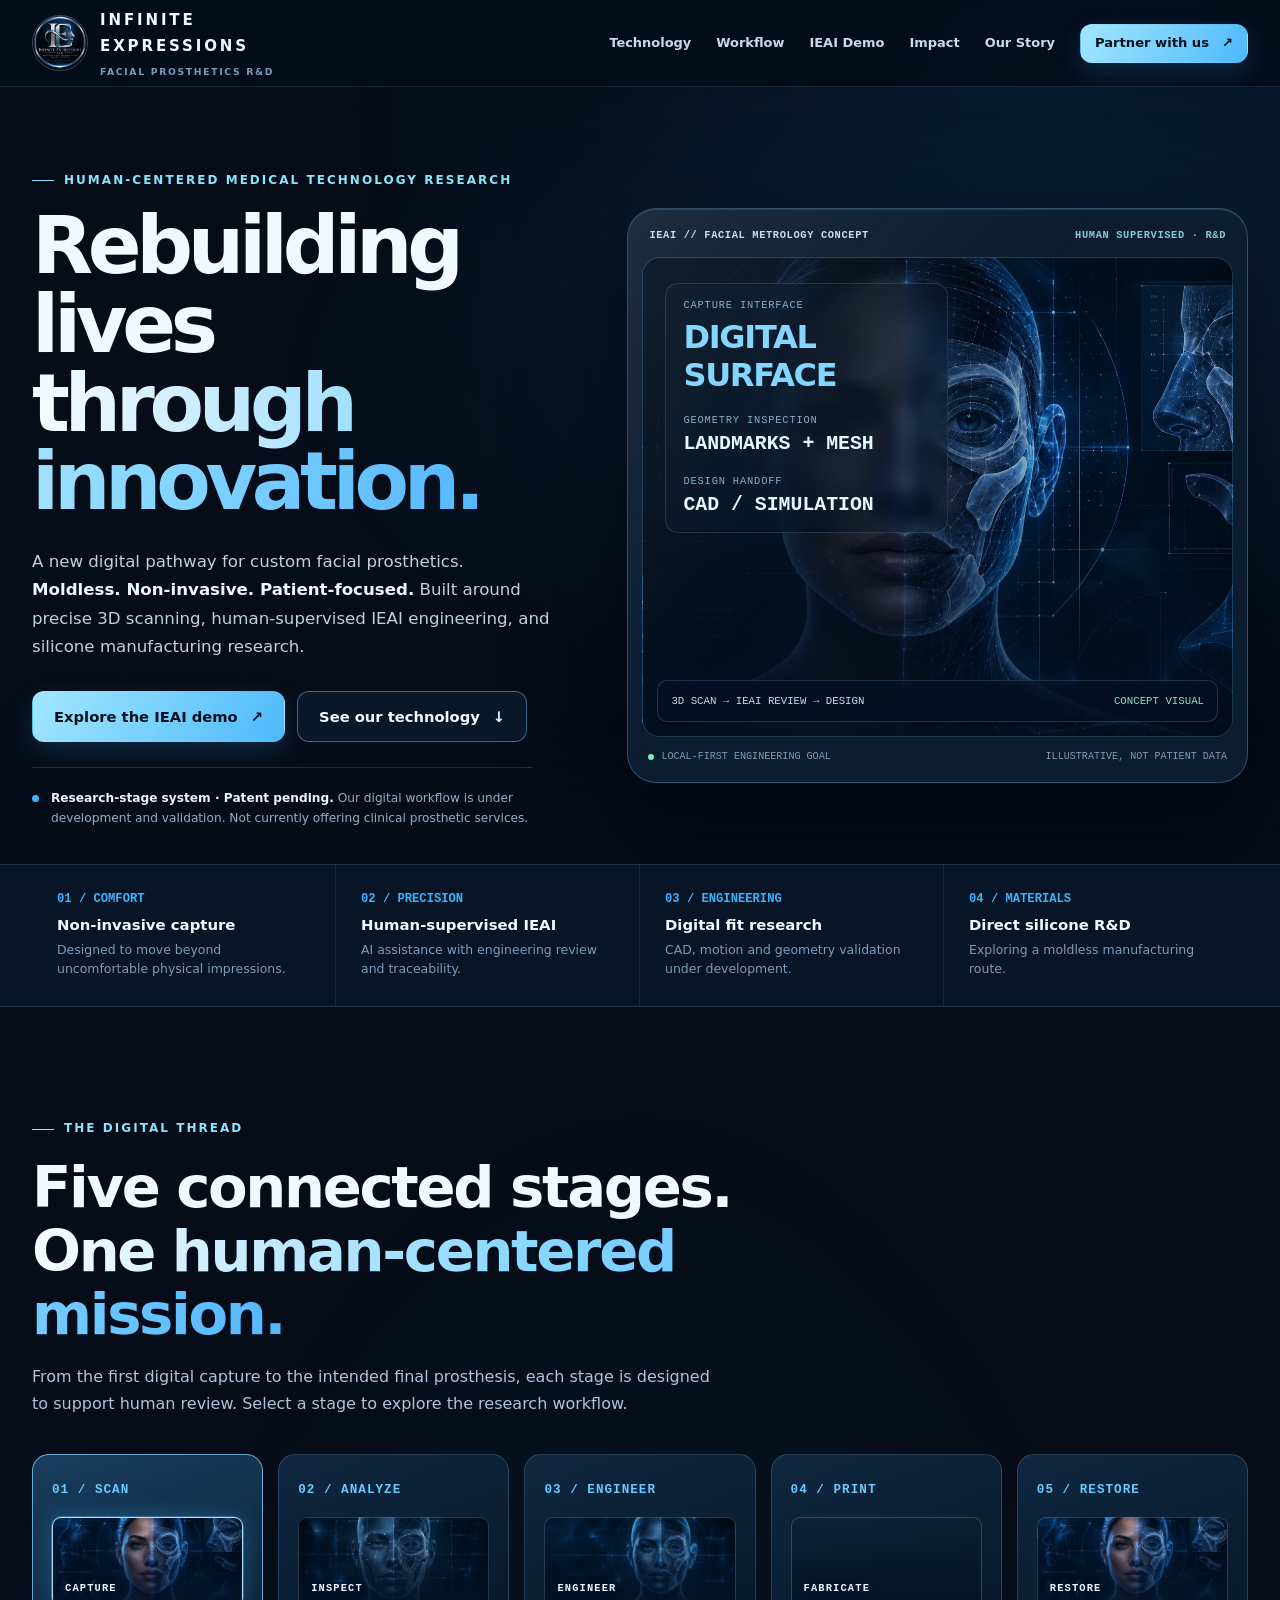
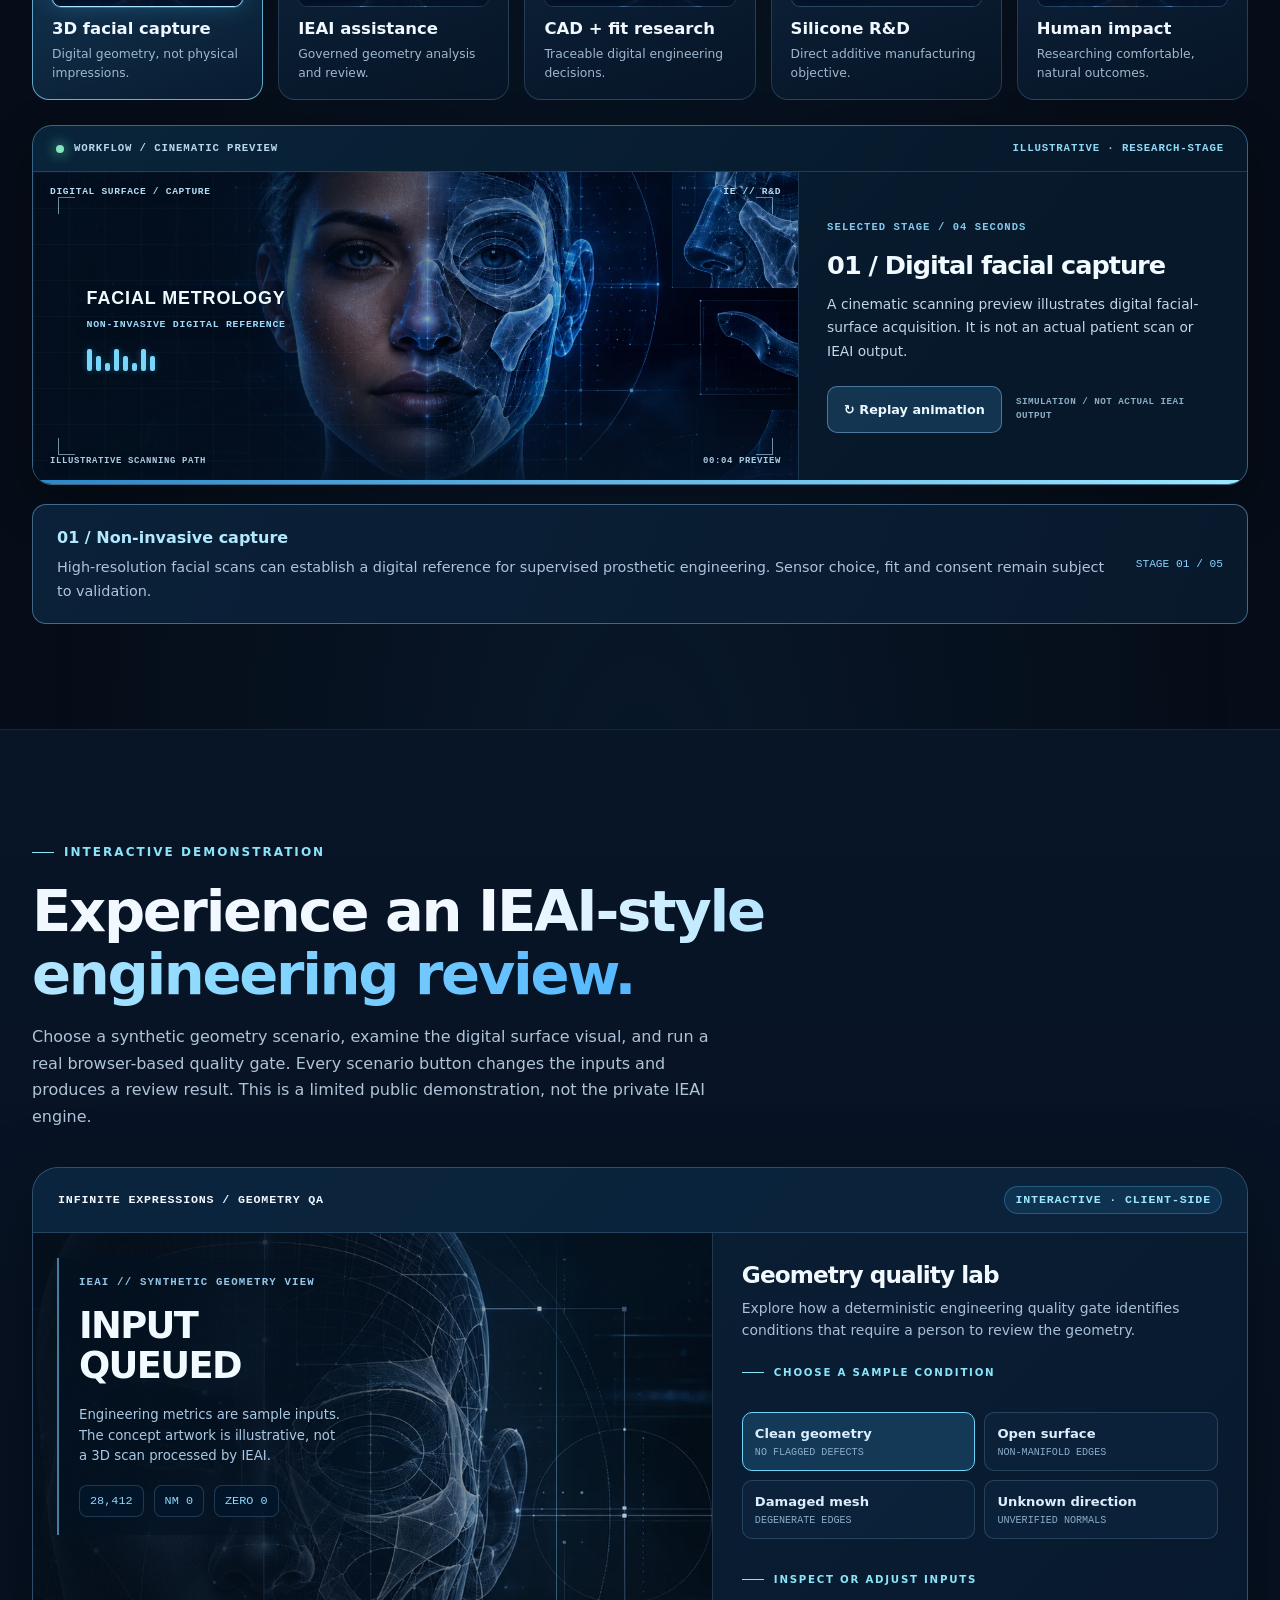
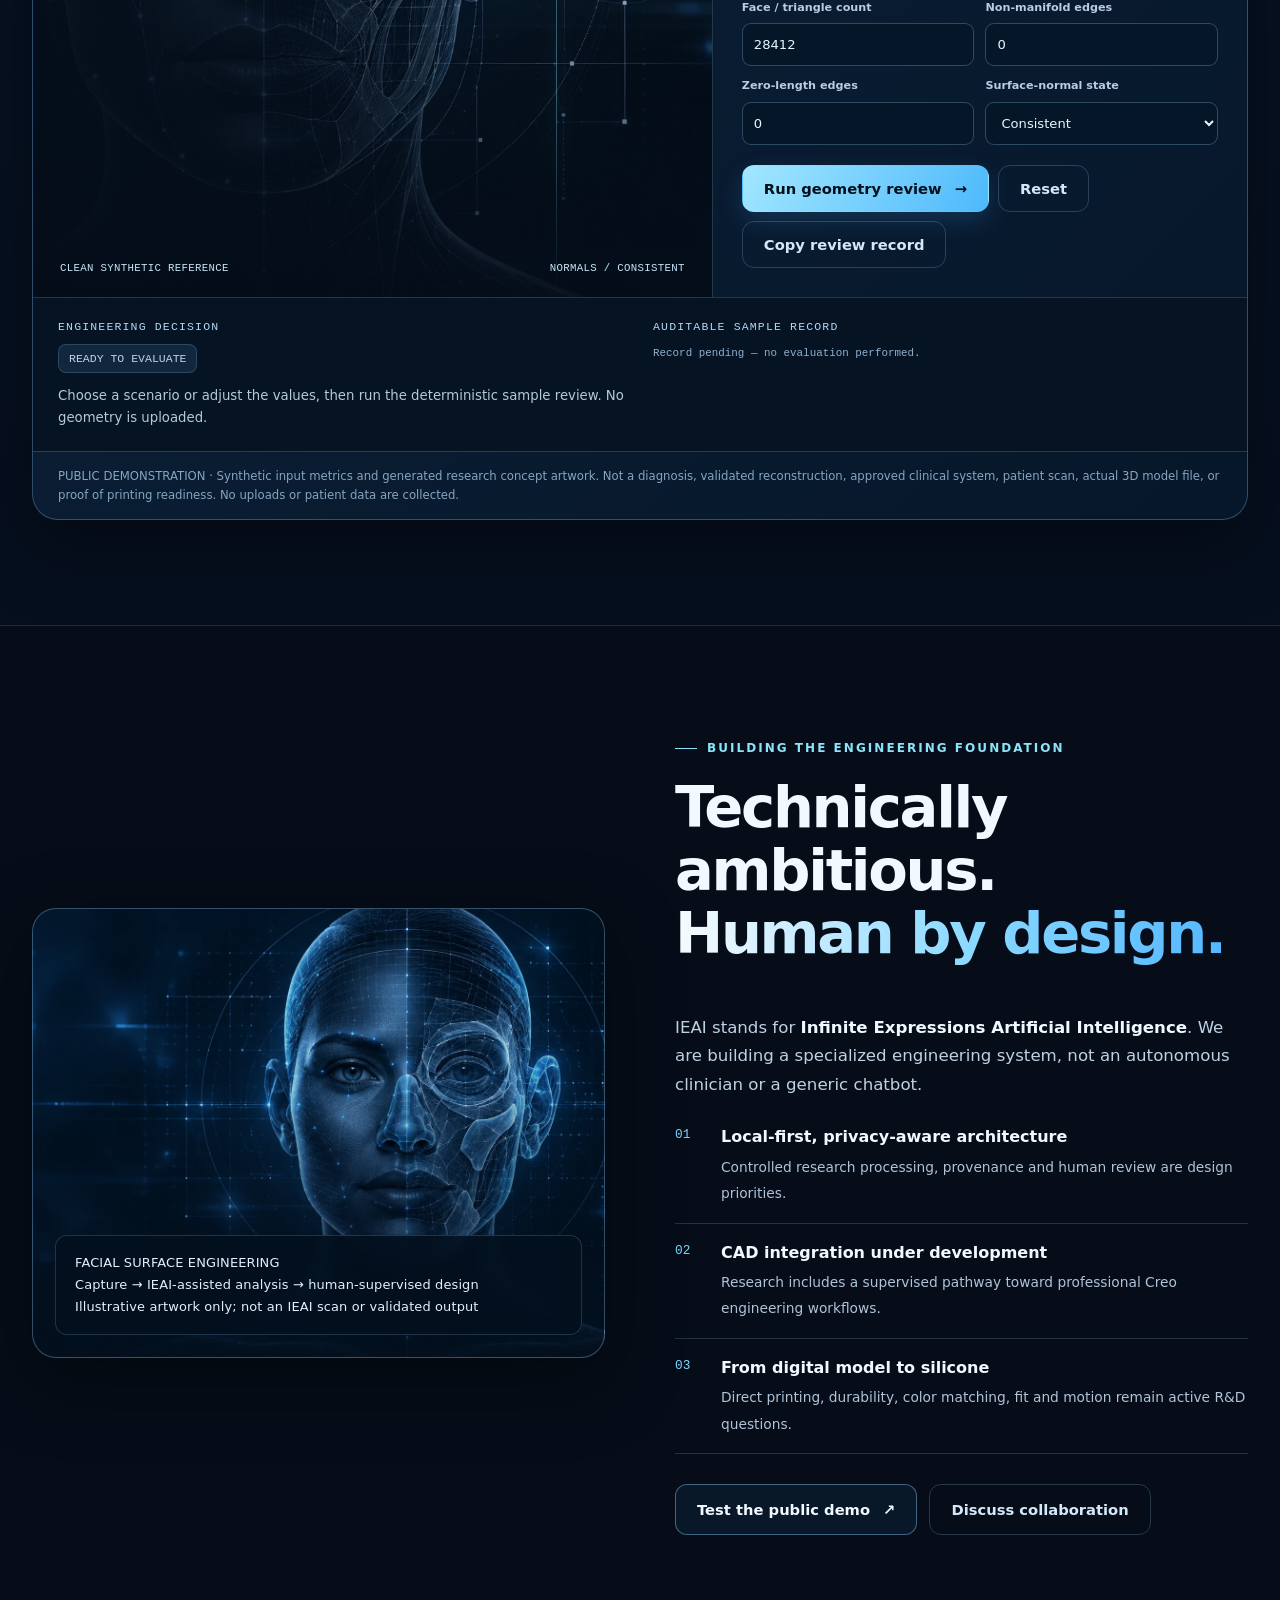
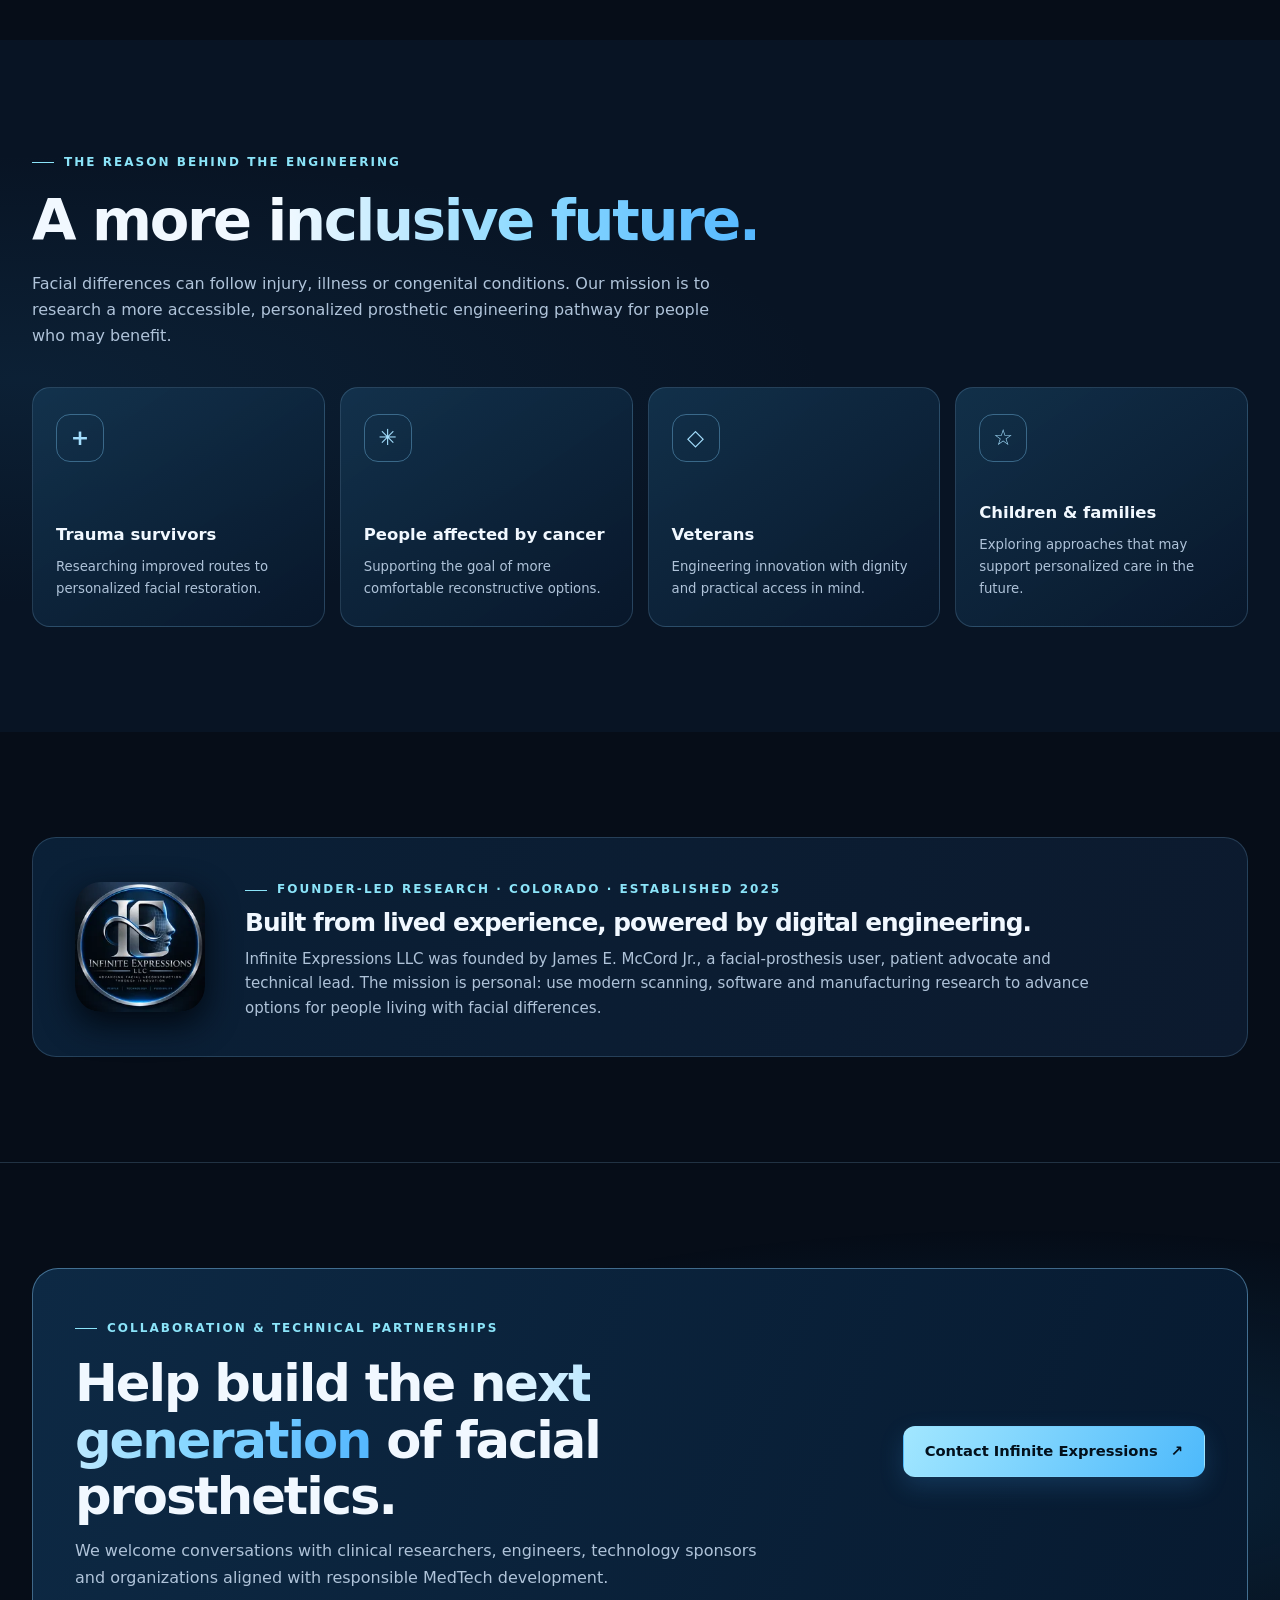
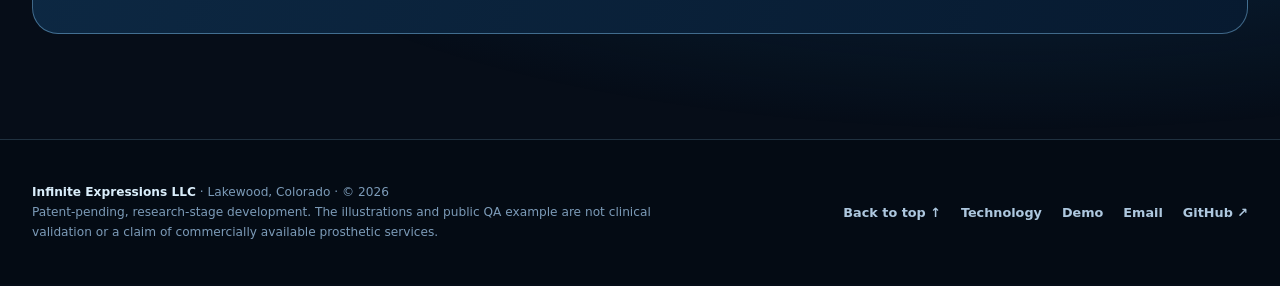
==== commit cec8a4d2: "Publish photographic cinematic stage animations in place of stick-figure sketches" ====
--- a/index.html
+++ b/index.html
@@ -12,11 +12,11 @@
 <link rel="preconnect" href="https://images.pexels.com" crossorigin>
 <link rel="stylesheet" href="/assets/ie-v4.css?v=20261019d">
 <link rel="stylesheet" href="/assets/ie-photography-refresh-20261019.css?v=20261019d">
-<link rel="stylesheet" href="/assets/ieai-workflow-micro-animations.css?v=20261019a">
+<link rel="stylesheet" href="/assets/ieai-cinematic-stages-v7.css?v=20261019g">
 <meta property="og:type" content="website"><meta property="og:title" content="Infinite Expressions | Rebuilding Lives Through Innovation"><meta property="og:description" content="A new digital engineering pathway for patient-specific facial prosthetics. Research-stage innovation from Colorado."><meta property="og:image" content="https://iexpressionsllc.com/social-card.png"><meta property="og:url" content="https://iexpressionsllc.com/">
 <script type="application/ld+json">{"@context":"https://schema.org","@type":"Organization","name":"Infinite Expressions LLC","url":"https://iexpressionsllc.com","foundingDate":"2025","email":"james@iexpressionsllc.com","logo":"https://iexpressionsllc.com/infinite-expressions-emblem-v2.webp"}</script>
 </head>
-<body data-site-release="ieai-workflow-visuals-v6-20261019">
+<body data-site-release="ieai-cinematic-workflow-v7-20261019">
 <a class="skip" href="#main">Skip to content</a>
 <div id="cursorGlow" class="cursor-glow" aria-hidden="true"></div><div id="cursorHalo" class="cursor-halo" aria-hidden="true"></div>
 <header class="header" id="top">
@@ -206,6 +206,6 @@
  </div>
 </footer>
 <script defer src="/assets/ie-v4.js?v=20261019a"></script>
-<script defer src="/assets/ieai-workflow-micro-animations.js?v=20261019a"></script>
+<script defer src="/assets/ieai-cinematic-stages-v7.js?v=20261019g"></script>
 </body>
 </html>
--- a/assets/ieai-cinematic-stages-v7.css
+++ b/assets/ieai-cinematic-stages-v7.css
@@ -0,0 +1,86 @@
+/* Infinite Expressions cinematic research workflow: v7, 3.8-second 2.5D motion previews. */
+.ie-cinema-panel{overflow:hidden;margin:25px 0 0;border:1px solid #396586;border-radius:20px;background:linear-gradient(130deg,#09243a,#07182a 75%);color:#f0f8ff;box-shadow:0 18px 48px #0005}
+.ie-cinema-bar{display:flex;align-items:center;justify-content:space-between;gap:12px;flex-wrap:wrap;padding:15px 23px;border-bottom:1px solid #6aa9d83d;color:#b8d7ec;font:700 .67rem/1.4 Consolas,monospace;letter-spacing:.08em}
+.ie-cinema-bar>span:first-child{display:flex;align-items:center;gap:10px}
+.ie-cinema-bar i{height:8px;width:8px;border-radius:50%;display:inline-block;background:#86e3bd;box-shadow:0 0 13px #62f2bb}
+.ie-cinema-bar>span:last-child{color:#8fd9f7}
+.ie-cinema-layout{display:grid;grid-template-columns:minmax(0,1.3fr) minmax(275px,.76fr);align-items:stretch}
+.ie-cinema-visual{min-height:308px;position:relative;isolation:isolate;overflow:hidden;background:#06192d;border-right:1px solid #6ba6dc35}
+.ie-cinema-photo,.ie-cinema-transition{position:absolute;inset:0;width:100%;height:100%;object-fit:cover;object-position:center 43%;display:block;transform:scale(1.04);filter:contrast(1.09) saturate(1.08)}
+.ie-cinema-transition{opacity:0;z-index:1}
+.ie-cinema-visual[data-stage="3"] .ie-cinema-photo{left:30%;width:70%;object-position:center 50%;filter:saturate(.56) hue-rotate(163deg) brightness(.87) contrast(1.1)}
+.ie-cinema-visual[data-stage="4"] .ie-cinema-transition{opacity:1;clip-path:inset(0 100% 0 0)}
+.ie-cinema-shade{position:absolute;inset:0;z-index:2;pointer-events:none;background:linear-gradient(90deg,rgba(3,15,30,.98),rgba(3,15,30,.94) 19%,rgba(3,15,30,.38) 49%,rgba(3,15,30,.03) 82%),linear-gradient(0deg,#041427e6,transparent 42%,#04142752)}
+.ie-cinema-grid{position:absolute;inset:0;z-index:3;opacity:.22;pointer-events:none;background-image:linear-gradient(#a9dfff23 1px,transparent 1px),linear-gradient(90deg,#a9dfff23 1px,transparent 1px);background-size:36px 36px;mask-image:linear-gradient(90deg,#000,#0009 55%,transparent 95%)}
+.ie-cinema-top,.ie-cinema-bottom{position:absolute;z-index:7;left:17px;right:17px;display:flex;align-items:center;justify-content:space-between;gap:10px;color:#b3def4;font:700 .6rem/1.4 Consolas,monospace;letter-spacing:.07em;text-shadow:0 3px 9px #001627}
+.ie-cinema-top{top:13px}.ie-cinema-bottom{bottom:13px;font-size:.56rem;color:#adcbde}
+.ie-cinema-hud{position:absolute;left:7%;top:38%;width:37%;max-width:240px;z-index:7;display:flex;flex-direction:column;gap:9px;text-shadow:0 3px 10px #001627}
+.ie-cinema-hud strong{color:#f0fbff;font:800 clamp(.83rem,1.45vw,1.12rem)/1.1 Arial,sans-serif;letter-spacing:.05em}
+.ie-cinema-hud>span:nth-child(2){font:700 .62rem/1.35 Consolas,monospace;color:#9ddcf9;letter-spacing:.07em}
+.ie-cinema-bars{display:flex;align-items:flex-end;gap:4px;height:22px;margin-top:8px}
+.ie-cinema-bars i{width:5px;height:35%;background:#7bd6fb;box-shadow:0 0 7px #26c0ff5c;border-radius:2px}
+.ie-cinema-bars i:nth-child(3n+1){height:100%}.ie-cinema-bars i:nth-child(3n+2){height:64%}
+.ie-cinema-corners{position:absolute;inset:25px;z-index:5;pointer-events:none}
+.ie-cinema-corners i{position:absolute;width:17px;height:17px;border-color:#b9eaff99;border-style:solid}
+.ie-cinema-corners i:nth-child(1){top:0;left:0;border-width:1px 0 0 1px}
+.ie-cinema-corners i:nth-child(2){top:0;right:0;border-width:1px 1px 0 0}
+.ie-cinema-corners i:nth-child(3){bottom:0;left:0;border-width:0 0 1px 1px}
+.ie-cinema-corners i:nth-child(4){bottom:0;right:0;border-width:0 1px 1px 0}
+.ie-cinema-beam{position:absolute;z-index:5;left:15%;top:8%;height:82%;width:8px;opacity:0;background:linear-gradient(90deg,transparent,#64d1ff 55%,#f4ffff);box-shadow:0 0 25px 6px #5ad9ffa1,0 0 80px 24px #5ad9ff2e;pointer-events:none}
+.ie-cinema-target{position:absolute;left:66%;top:41%;width:48px;height:48px;border:1px solid #a9e9ffd4;box-shadow:0 0 27px #5accff52;border-radius:50%;opacity:0;z-index:5;pointer-events:none}
+.ie-cinema-target:before,.ie-cinema-target:after{content:"";position:absolute;background:#b9edff}
+.ie-cinema-target:before{height:62px;width:1px;left:23px;top:-8px}
+.ie-cinema-target:after{height:1px;width:62px;left:-8px;top:23px}
+.ie-cinema-fit{position:absolute;z-index:5;left:42%;top:20%;height:62%;width:31%;border:1px solid #b2ecffc7;border-radius:48% 48% 38% 38%;opacity:0;box-shadow:0 0 28px #4bc2ff2e}
+.ie-cinema-fit:before,.ie-cinema-fit:after{content:"";position:absolute;background:repeating-linear-gradient(90deg,#b4e9ffb0 0 4px,transparent 4px 11px)}
+.ie-cinema-fit:before{height:1px;width:100%;top:50%}
+.ie-cinema-fit:after{width:1px;height:100%;left:50%;top:0;background:repeating-linear-gradient(180deg,#b4e9ffb0 0 4px,transparent 4px 11px)}
+.ie-cinema-description{padding:28px;display:flex;flex-direction:column;justify-content:center}
+.ie-cinema-description small{display:block;color:#86c7ed;font:700 .66rem/1.4 Consolas,monospace;letter-spacing:.1em;margin-bottom:15px}
+.ie-cinema-description h3{margin:0 0 12px;color:#f1faff;font-size:clamp(1.3rem,2vw,1.8rem);line-height:1.2;letter-spacing:-.04em}
+.ie-cinema-description p{margin:0 0 22px;color:#c2d7e7;font-size:.86rem;line-height:1.72}
+.ie-cinema-actions{display:flex;align-items:center;flex-wrap:wrap;gap:14px}
+.ie-cinema-actions button{border:1px solid #83c2ee7d;background:#27608a66;border-radius:10px;color:#eaf8ff;padding:12px 16px;min-height:44px;font-size:.8rem;font-weight:800;cursor:pointer;transition:background .2s,border-color .2s}
+.ie-cinema-actions button:hover{background:#367fa88f;border-color:#b6edff}
+.ie-cinema-actions button:focus-visible{outline:3px solid #b6edff;outline-offset:3px}
+.ie-cinema-actions span{font:700 .58rem/1.5 Consolas,monospace;color:#8caec5;letter-spacing:.05em;max-width:177px}
+.ie-cinema-progress{height:4px;background:#183850;overflow:hidden}
+.ie-cinema-progress>span{width:100%;height:100%;display:block;transform:scaleX(0);transform-origin:left;background:linear-gradient(90deg,#2b87c8,#9ce8ff)}
+.ie-cinema-panel.ie-playing .ie-cinema-progress>span{animation:ieProgress 3.8s linear both}
+.ie-cinema-panel.ie-playing .ie-cinema-photo{animation:iePush 3.8s ease-out both}
+.ie-cinema-panel.ie-playing .ie-cinema-bars i{animation:ieMeter .6s ease-in-out infinite alternate}
+.ie-cinema-panel.ie-playing .ie-cinema-bars i:nth-child(2n){animation-delay:-.33s}
+.ie-cinema-panel.ie-playing .ie-cinema-corners{animation:ieFrame 3.8s ease both}
+.ie-cinema-panel.ie-playing .ie-cinema-visual[data-stage="0"] .ie-cinema-beam{animation:ieScan 3.8s ease-in-out both}
+.ie-cinema-panel.ie-playing .ie-cinema-visual[data-stage="1"] .ie-cinema-fit{animation:ieFit 3.8s ease both}
+.ie-cinema-panel.ie-playing .ie-cinema-visual[data-stage="1"] .ie-cinema-target{animation:ieTarget 3.8s ease both}
+.ie-cinema-panel.ie-playing .ie-cinema-visual[data-stage="2"] .ie-cinema-fit{animation:ieCAD 3.8s ease both}
+.ie-cinema-panel.ie-playing .ie-cinema-visual[data-stage="2"] .ie-cinema-target{animation:ieTarget 3.8s ease both}
+.ie-cinema-panel.ie-playing .ie-cinema-visual[data-stage="3"] .ie-cinema-beam{animation:iePrint 3.8s ease both}
+.ie-cinema-panel.ie-playing .ie-cinema-visual[data-stage="4"] .ie-cinema-transition{animation:ieReveal 3.8s ease both}
+.ie-cinema-visual[data-stage="3"] .ie-cinema-beam{top:56%;left:38%;height:5px;width:48%;box-shadow:0 0 24px 6px #42d4ff5c}
+.ie-cinema-visual[data-stage="3"] .ie-cinema-shade{background:linear-gradient(90deg,#041224 1%,#041224ee 19%,#04122440 53%,#0412242b),linear-gradient(0deg,#041427e6,transparent 42%,#04142752)}
+@keyframes ieProgress{to{transform:scaleX(1)}}
+@keyframes iePush{from{transform:scale(1.035) translateX(1%)}to{transform:scale(1.15) translateX(-1%)}}
+@keyframes ieMeter{from{transform:scaleY(.48);opacity:.5}to{transform:scaleY(1);opacity:1}}
+@keyframes ieFrame{0%{opacity:.2;transform:scale(1.12)}35%,100%{opacity:1;transform:scale(1)}}
+@keyframes ieScan{0%,9%{opacity:0;transform:translateX(0)}20%,75%{opacity:1}100%{opacity:0;transform:translateX(380px)}}
+@keyframes ieFit{0%,15%{opacity:0;transform:scale(1.2)}55%,100%{opacity:.85;transform:scale(1)}}
+@keyframes ieCAD{0%{opacity:0;transform:rotate(-7deg) scale(.84)}65%,100%{opacity:1;transform:rotate(0) scale(1)}}
+@keyframes ieTarget{0%,22%{opacity:0;transform:scale(1.5)}40%{opacity:1;transform:scale(1)}80%,100%{opacity:.85;transform:scale(1.1)}}
+@keyframes iePrint{0%,15%{opacity:0;transform:translateY(-25px)}40%,82%{opacity:.9}100%{opacity:0;transform:translateY(100px)}}
+@keyframes ieReveal{0%,13%{clip-path:inset(0 100% 0 0)}84%,100%{clip-path:inset(0 0 0 0)}}
+/* High-quality miniature image views replace the original line-drawn icons. */
+.section-process .process-card .process-art{height:90px;position:relative;display:flex;align-items:flex-end;justify-content:flex-start;overflow:hidden;padding:0;border:1px solid #9ad2fa3b;border-radius:9px;background-size:cover;background-position:center}
+.section-process .process-card .process-art svg{display:none}
+.section-process .process-card .process-art:after{content:"";position:absolute;inset:0;background:linear-gradient(0deg,#041329eb,transparent 95%)}
+.section-process .process-card .process-art:before{display:block;position:relative;z-index:2;align-self:flex-end;padding:0 0 11px 12px;font:800 .65rem/1.3 Consolas,monospace;letter-spacing:.11em;color:#e5faff;text-shadow:0 2px 10px #05172c}
+.section-process .process-card:nth-child(1) .process-art{background-image:url('/assets/ieai-anatomy-research.webp')}
+.section-process .process-card:nth-child(2) .process-art{background-image:url('/assets/ieai-concept-viewer.webp')}
+.section-process .process-card:nth-child(3) .process-art{background-image:url('/assets/ieai-face-engineering.webp')}
+.section-process .process-card:nth-child(4) .process-art{background-image:url('https://images.pexels.com/photos/12268465/pexels-photo-12268465.jpeg?auto=compress&cs=tinysrgb&w=1200');background-position:center 47%}
+.section-process .process-card:nth-child(5) .process-art{background-image:url('/assets/ieai-anatomy-research.webp')}
+.section-process .process-card.ie-stage-selected .process-art{border-color:#a6e5ff;box-shadow:0 0 0 1px #6ac8ff50,0 0 22px #44b9f544}
+@media(max-width:980px){.ie-cinema-layout{grid-template-columns:1fr}.ie-cinema-visual{min-height:300px;max-height:380px;border-right:0;border-bottom:1px solid #7cb9e038}.ie-cinema-description{padding:23px}.ie-cinema-description p{margin-bottom:16px}}
+@media(max-width:640px){.ie-cinema-panel{border-radius:15px;margin-top:18px}.ie-cinema-bar{padding:12px 13px;font-size:.52rem}.ie-cinema-visual{min-height:225px;max-height:280px}.ie-cinema-hud{left:6%;width:41%;top:38%}.ie-cinema-hud strong{font-size:.81rem}.ie-cinema-hud>span:nth-child(2){font-size:.54rem}.ie-cinema-top,.ie-cinema-bottom{font-size:.48rem}.ie-cinema-description{padding:18px}.ie-cinema-description h3{font-size:1.35rem}.ie-cinema-description p{font-size:.82rem}.ie-cinema-actions span{font-size:.55rem}.section-process .process-card .process-art{height:85px}}
+@media(prefers-reduced-motion:reduce){.ie-cinema-panel *,.ie-cinema-panel *::before,.ie-cinema-panel *::after{animation:none!important;transition:none!important}.ie-cinema-progress>span{transform:scaleX(1)}.ie-cinema-visual[data-stage="4"] .ie-cinema-transition{clip-path:inset(0 0 0 0)}}
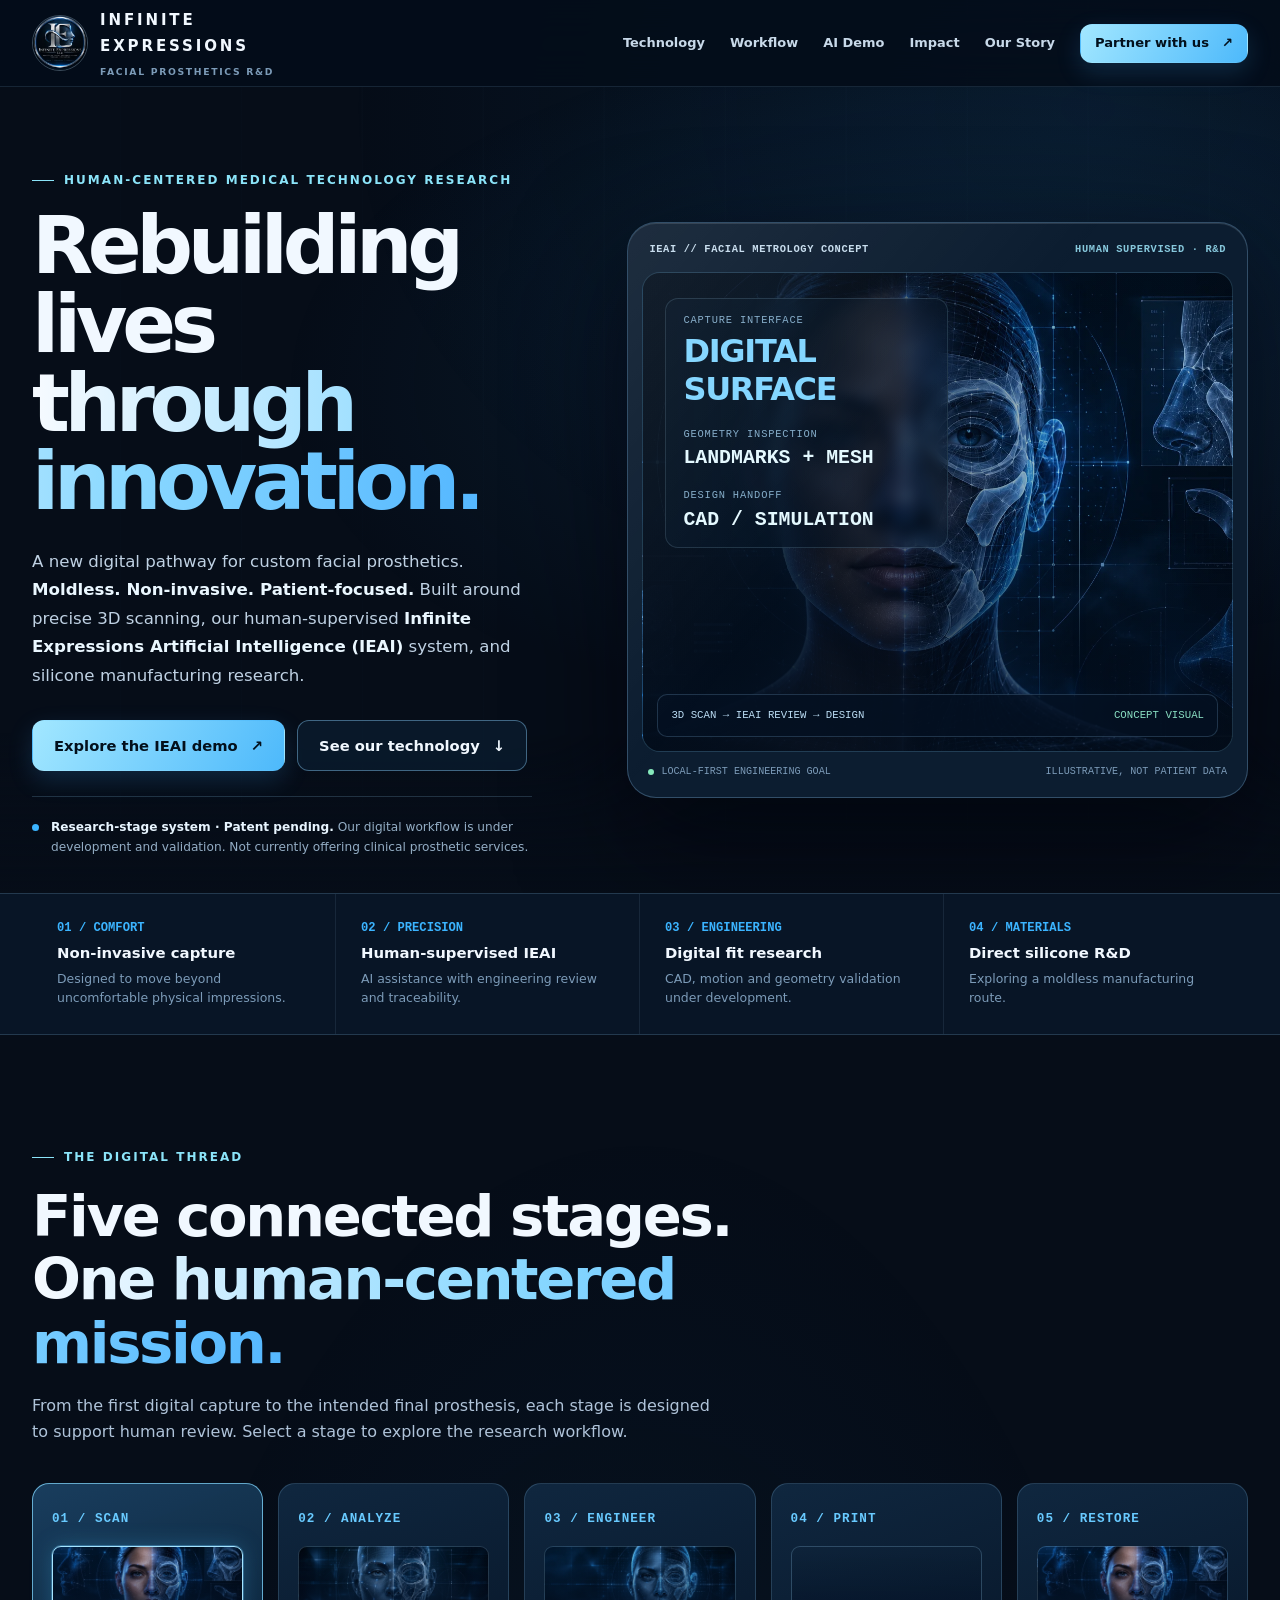
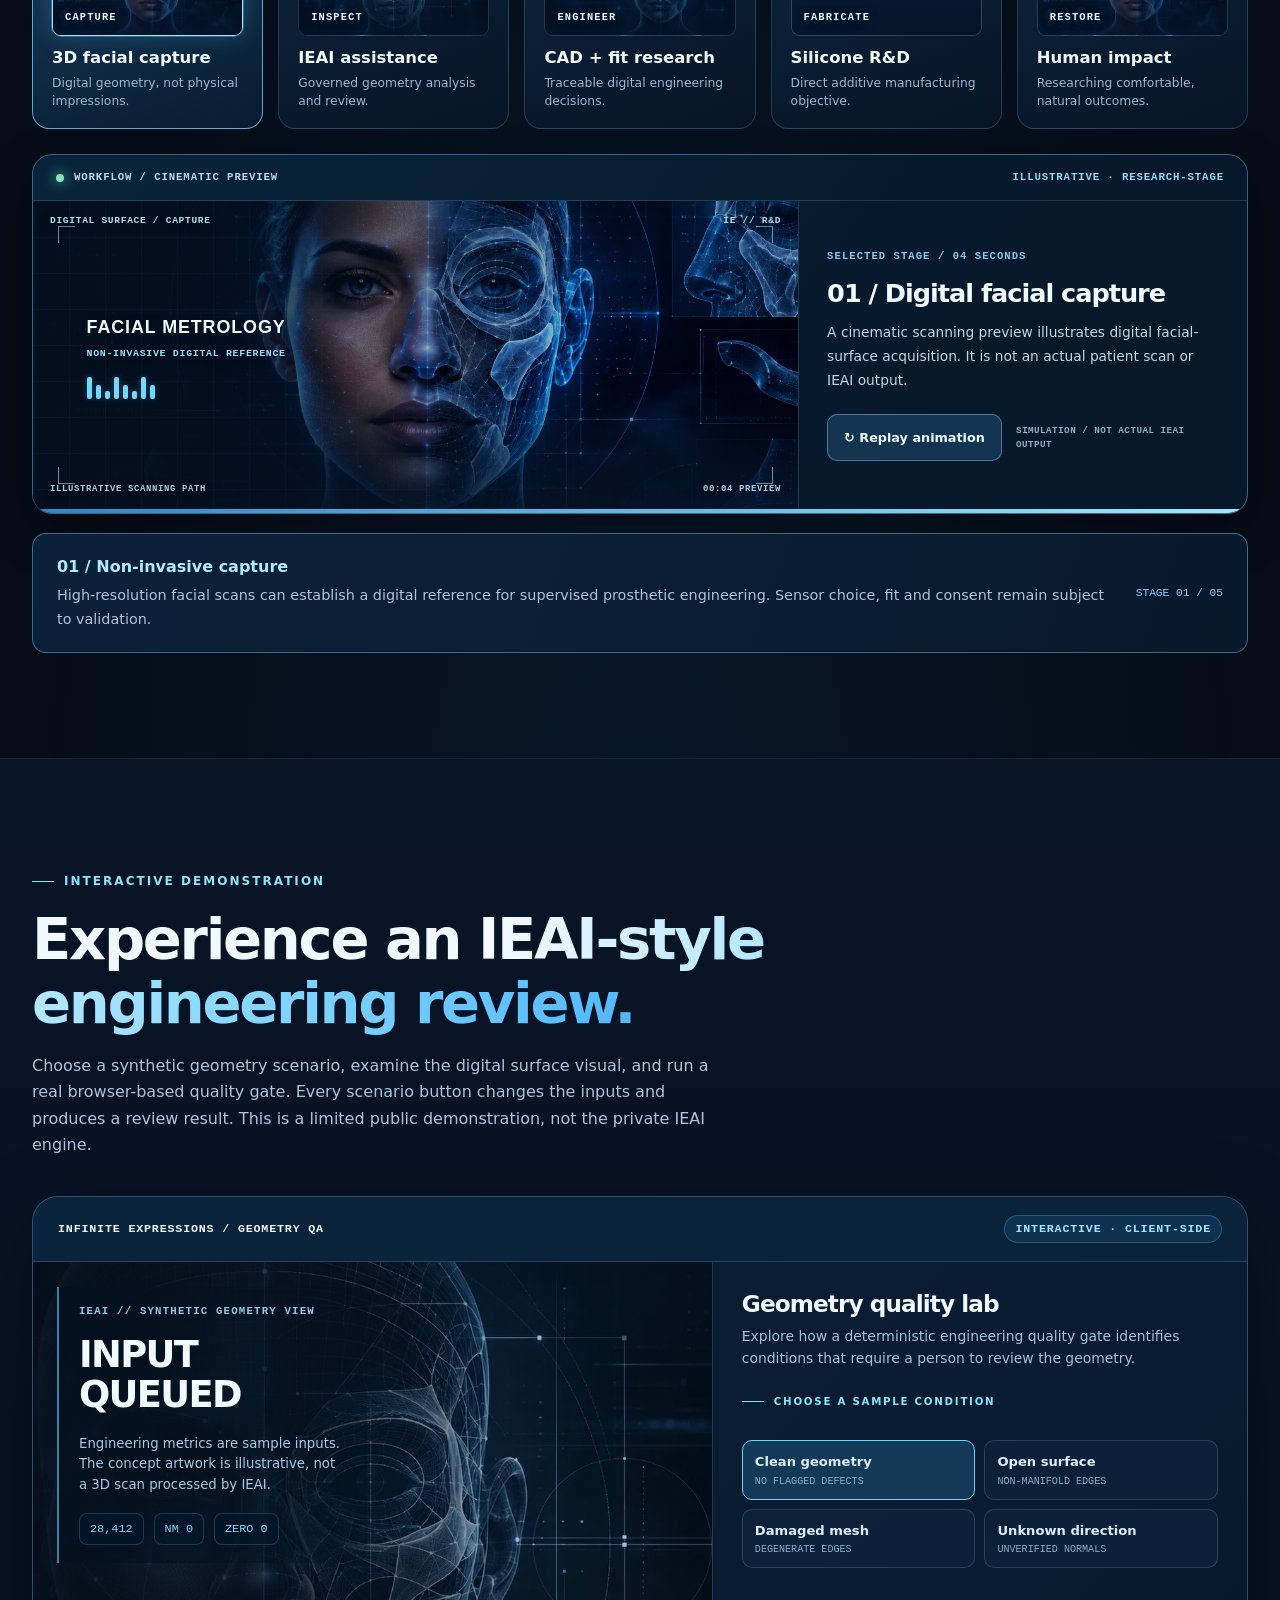
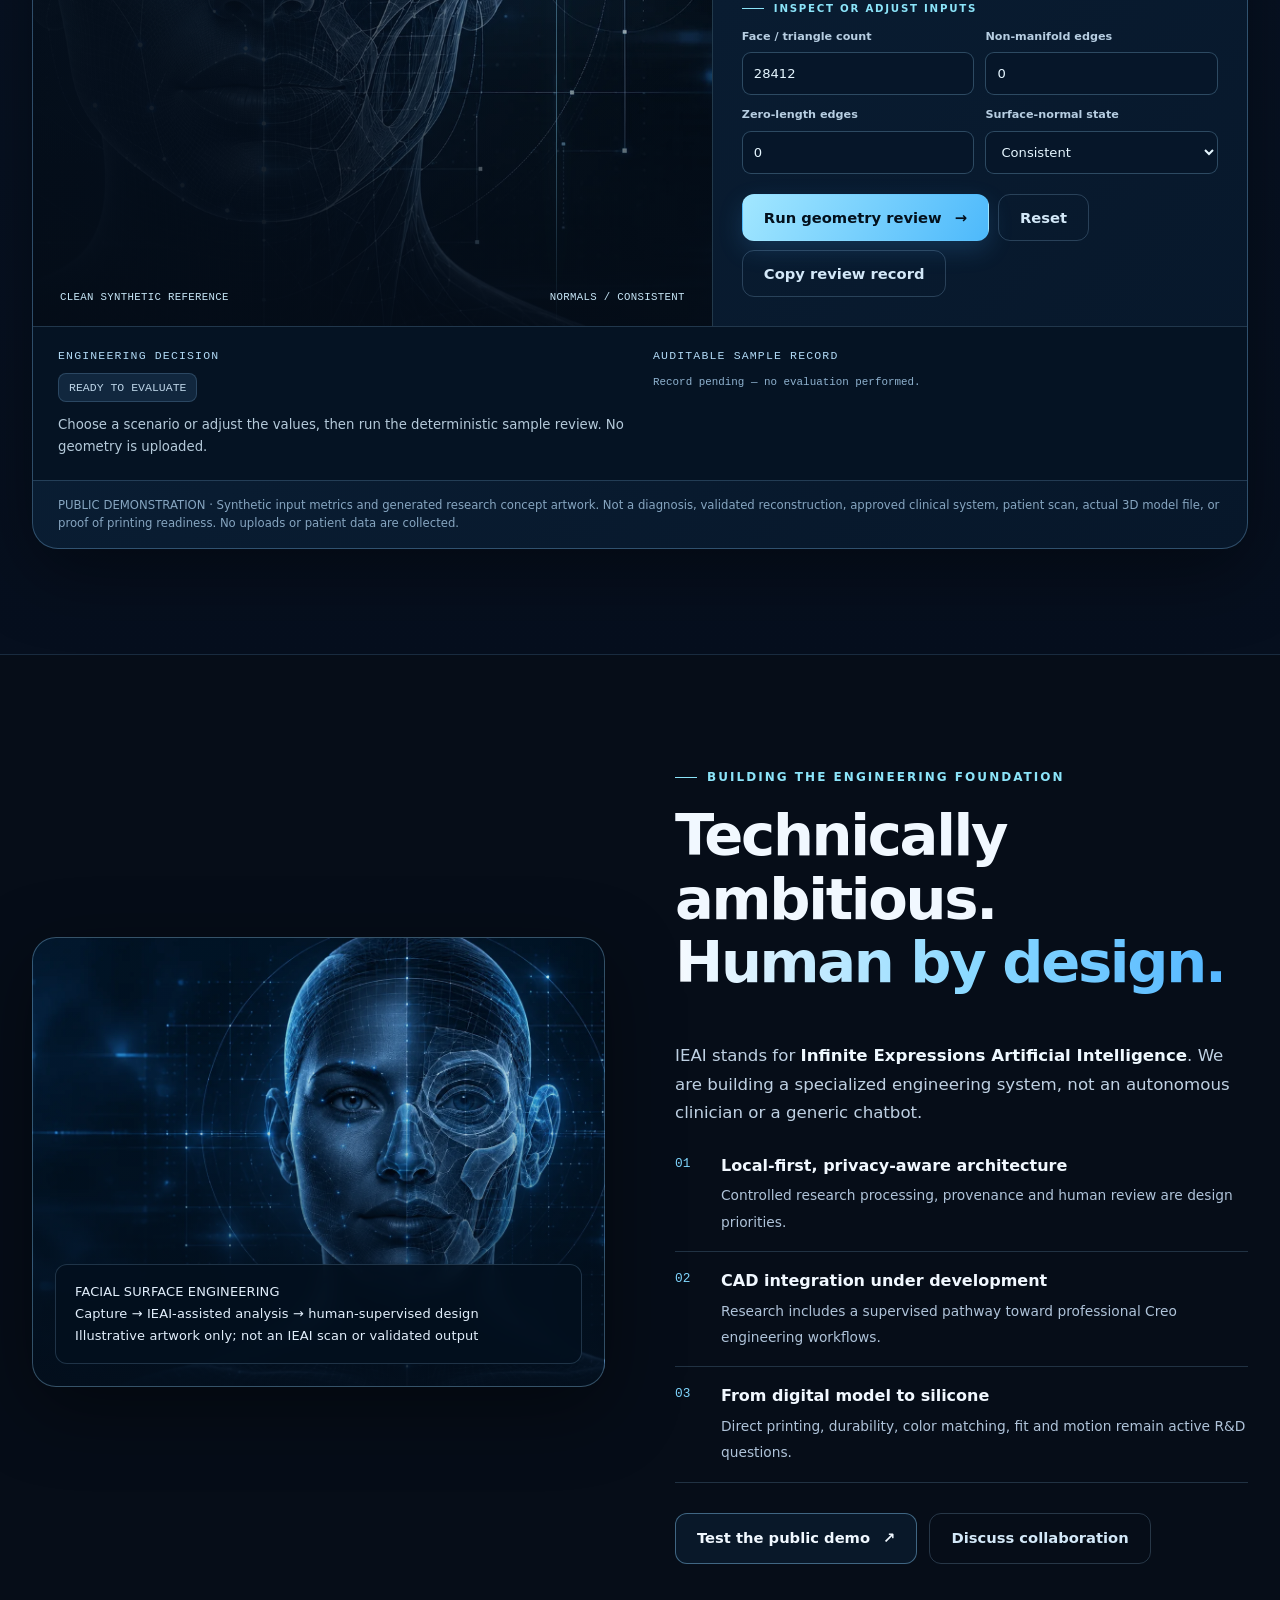
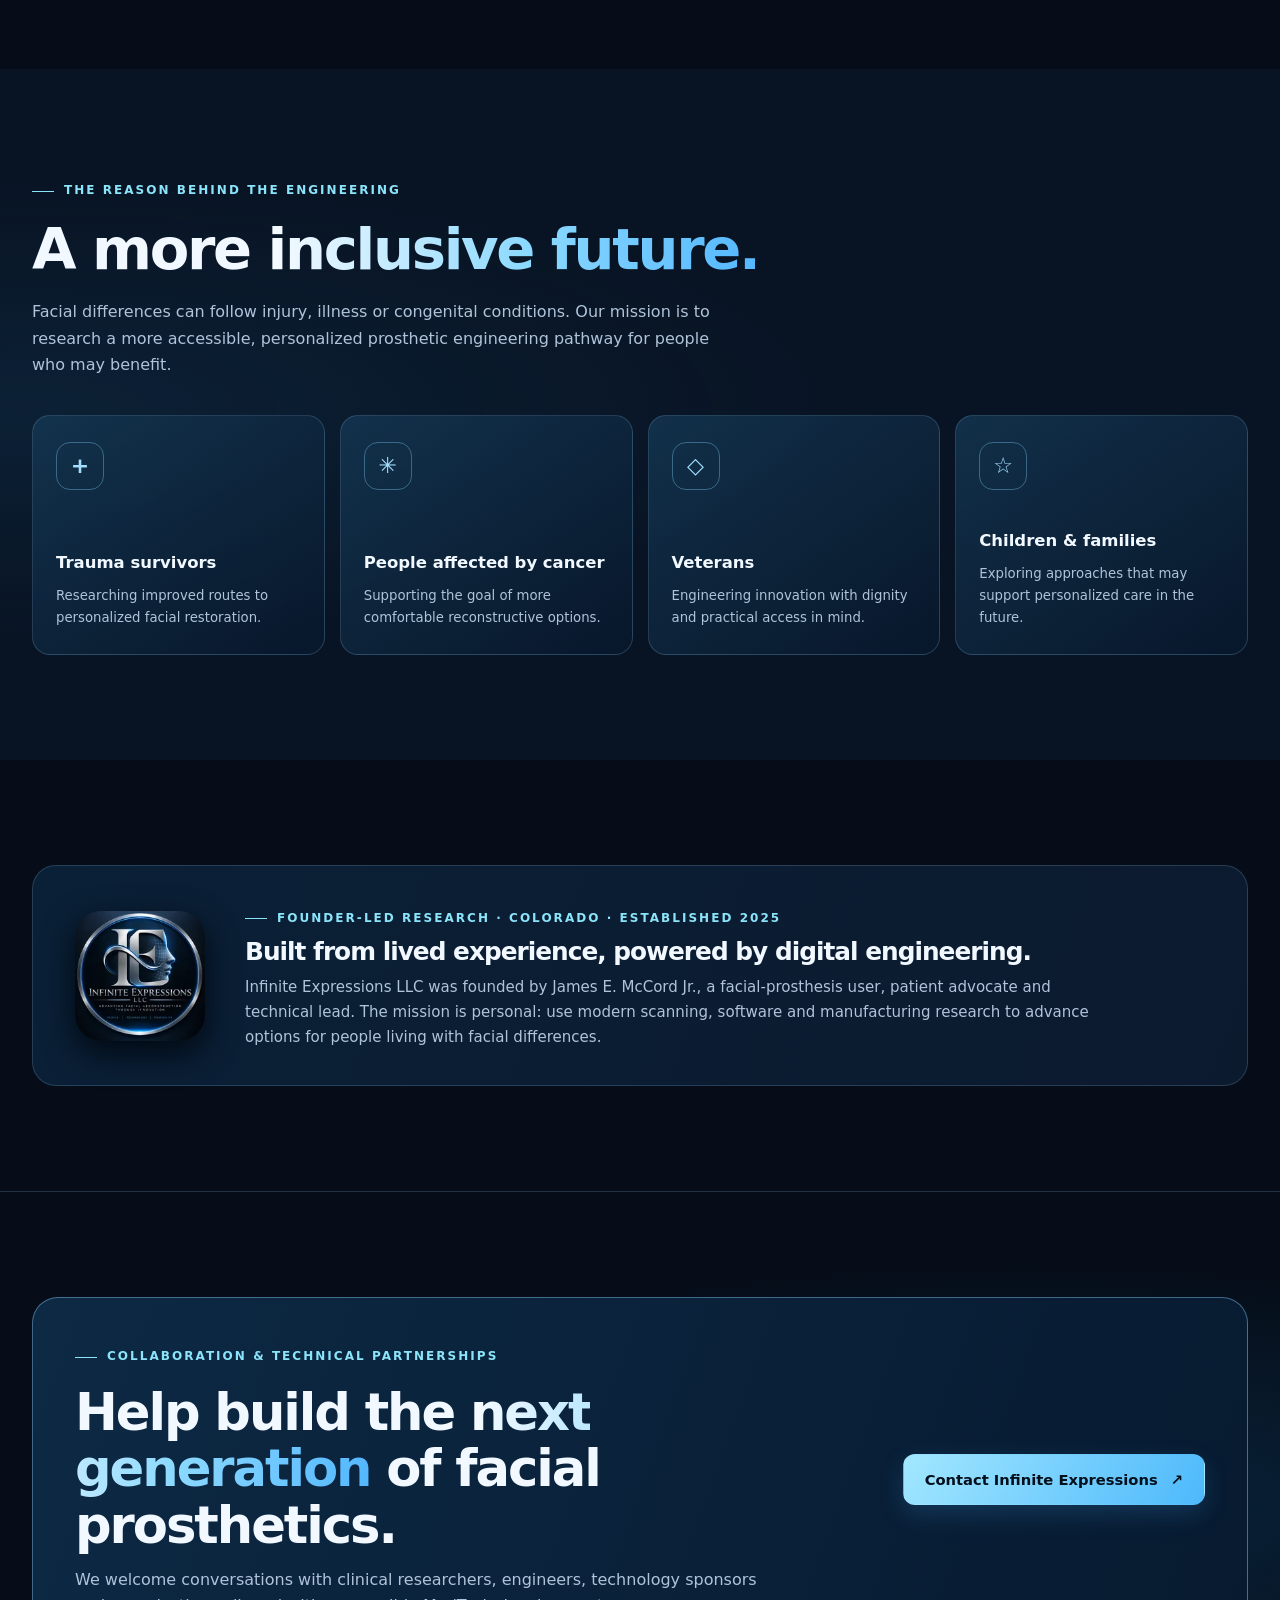
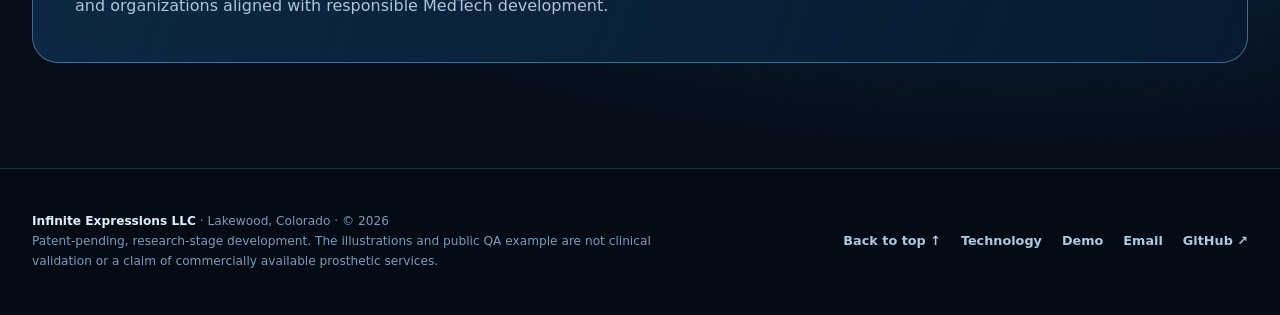
==== commit 4707c30c: "Spell out Infinite Expressions Artificial Intelligence (IEAI) at first visible website mention and i" ====
--- a/index.html
+++ b/index.html
@@ -5,7 +5,7 @@
 <meta name="viewport" content="width=device-width,initial-scale=1">
 <meta name="theme-color" content="#060d18">
 <title>Infinite Expressions LLC — Rebuilding Lives Through Innovation</title>
-<meta name="description" content="Infinite Expressions LLC is developing a supervised digital engineering workflow for facial prosthetics, combining 3D scanning, IEAI-assisted research, CAD and direct silicone printing R&D.">
+<meta name="description" content="Infinite Expressions LLC is researching 3D scanning, Infinite Expressions Artificial Intelligence (IEAI), CAD and direct silicone printing for facial prosthetics.">
 <meta name="robots" content="index,follow,max-image-preview:large">
 <link rel="canonical" href="https://iexpressionsllc.com/">
 <link rel="icon" href="/infinite-expressions-emblem-v2.webp" type="image/webp">
@@ -27,7 +27,7 @@
   </a>
   <button id="menuToggle" class="nav-toggle" type="button" aria-label="Toggle navigation" aria-controls="navLinks" aria-expanded="false">☰</button>
   <nav class="nav-links" id="navLinks" aria-label="Main navigation">
-   <a href="#technology">Technology</a><a href="#workflow">Workflow</a><a href="#demo">IEAI Demo</a><a href="#mission">Impact</a><a href="#story">Our Story</a><a href="#contact" class="btn btn-primary btn-sm">Partner with us <span aria-hidden="true">↗</span></a>
+   <a href="#technology">Technology</a><a href="#workflow">Workflow</a><a href="#demo">AI Demo</a><a href="#mission">Impact</a><a href="#story">Our Story</a><a href="#contact" class="btn btn-primary btn-sm">Partner with us <span aria-hidden="true">↗</span></a>
   </nav>
  </div>
  <div class="nav-progress" aria-hidden="true"><span id="pageProgress"></span></div>
@@ -38,7 +38,7 @@
   <div class="hero-copy">
    <div class="eyebrow">Human-centered medical technology research</div>
    <h1 id="heroTitle">Rebuilding lives<br><span class="grad">through innovation.</span></h1>
-   <p class="lead">A new digital pathway for custom facial prosthetics. <strong style="color:#eaf7ff">Moldless. Non-invasive. Patient-focused.</strong> Built around precise 3D scanning, human-supervised IEAI engineering, and silicone manufacturing research.</p>
+   <p class="lead">A new digital pathway for custom facial prosthetics. <strong style="color:#eaf7ff">Moldless. Non-invasive. Patient-focused.</strong> Built around precise 3D scanning, our human-supervised <strong style="color:#eaf7ff">Infinite Expressions Artificial Intelligence (IEAI)</strong> system, and silicone manufacturing research.</p>
    <div class="button-row">
     <a class="btn btn-primary" href="#demo">Explore the IEAI demo <span aria-hidden="true">↗</span></a>
     <a class="btn btn-secondary" href="#workflow">See our technology <span aria-hidden="true">↓</span></a>
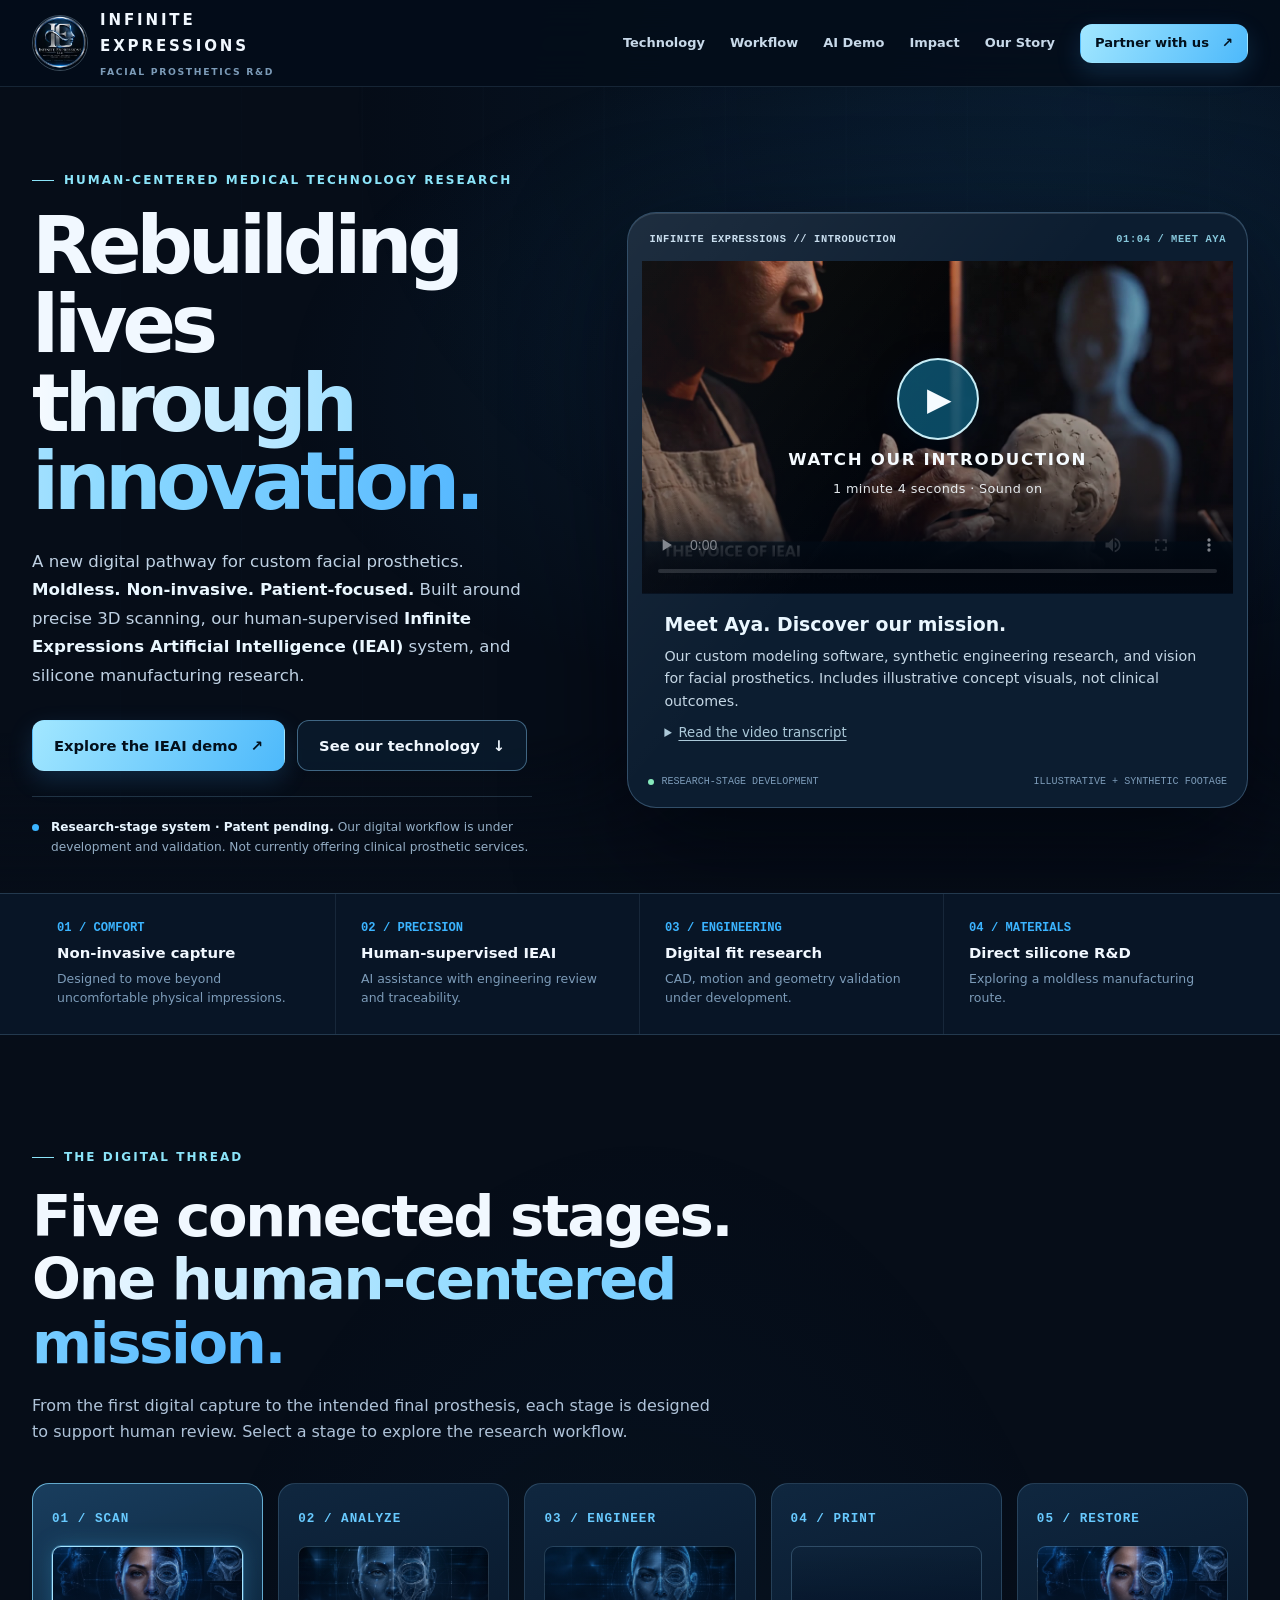
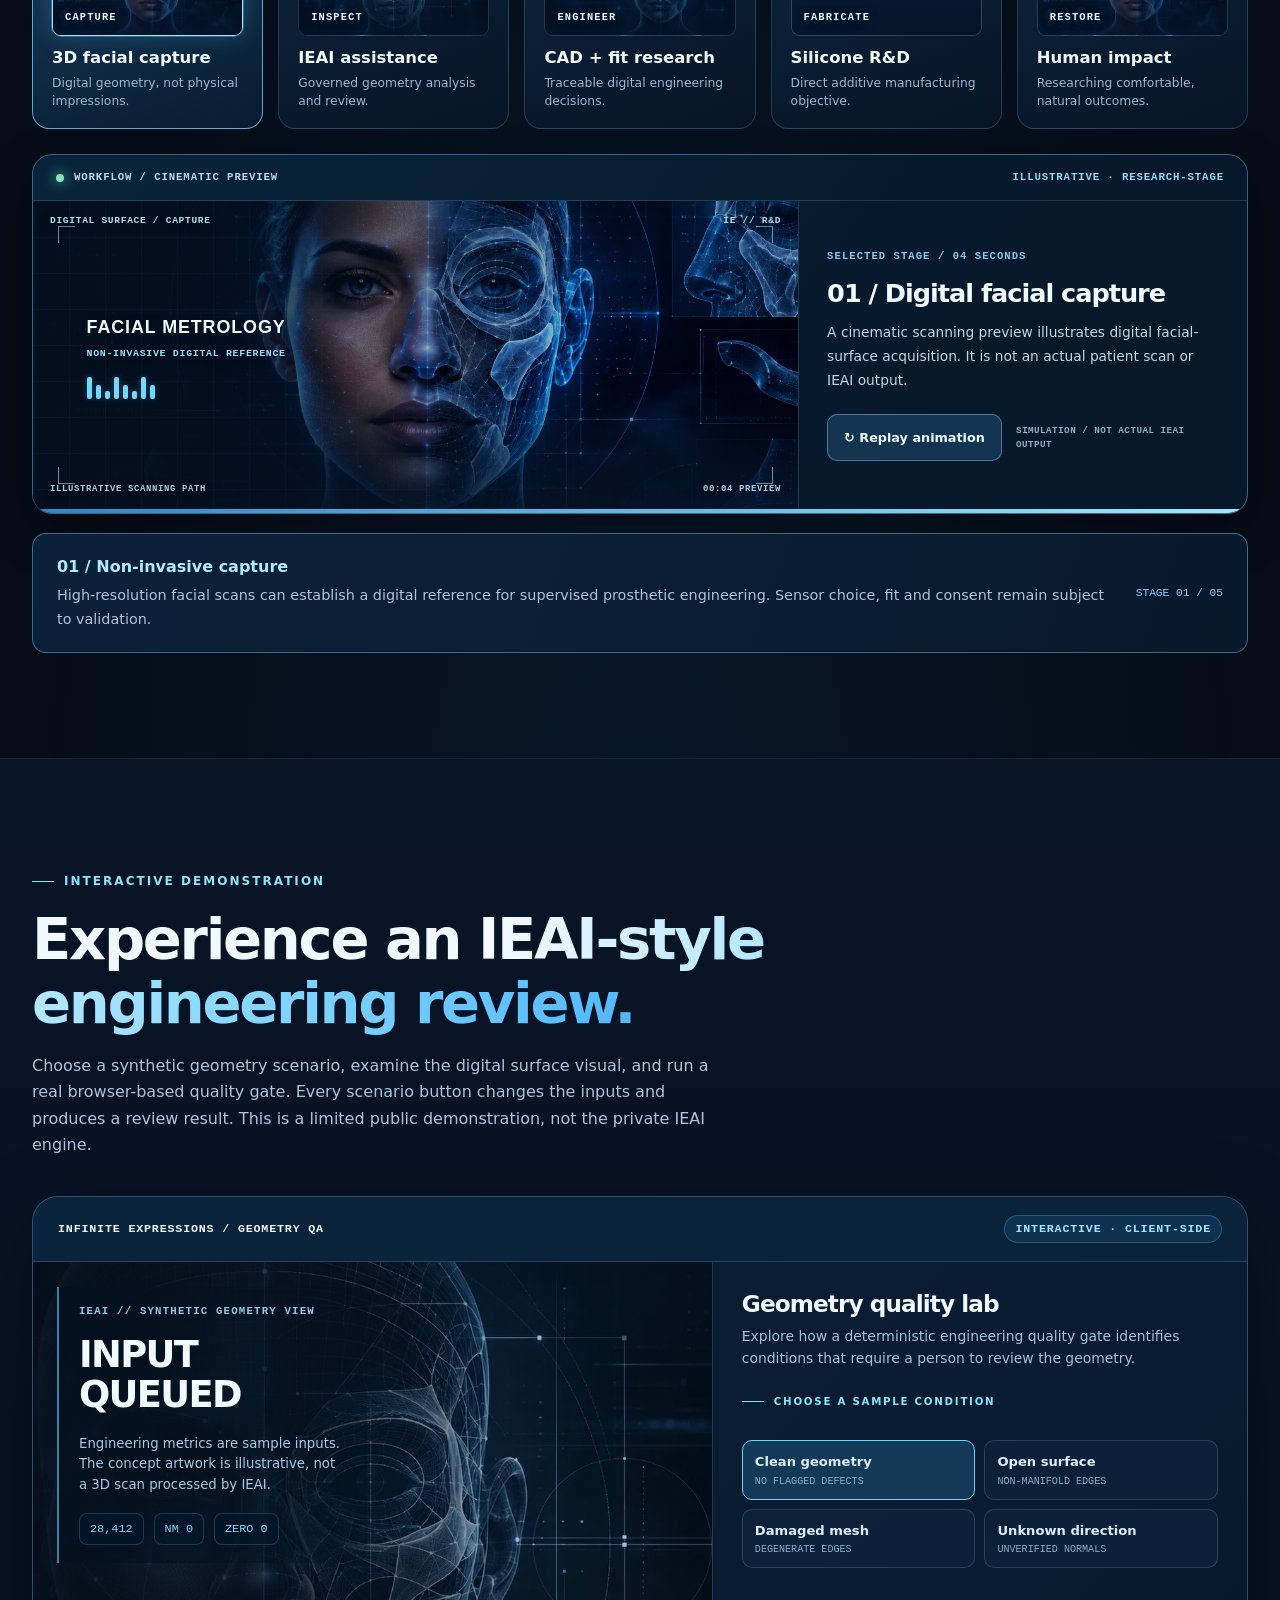
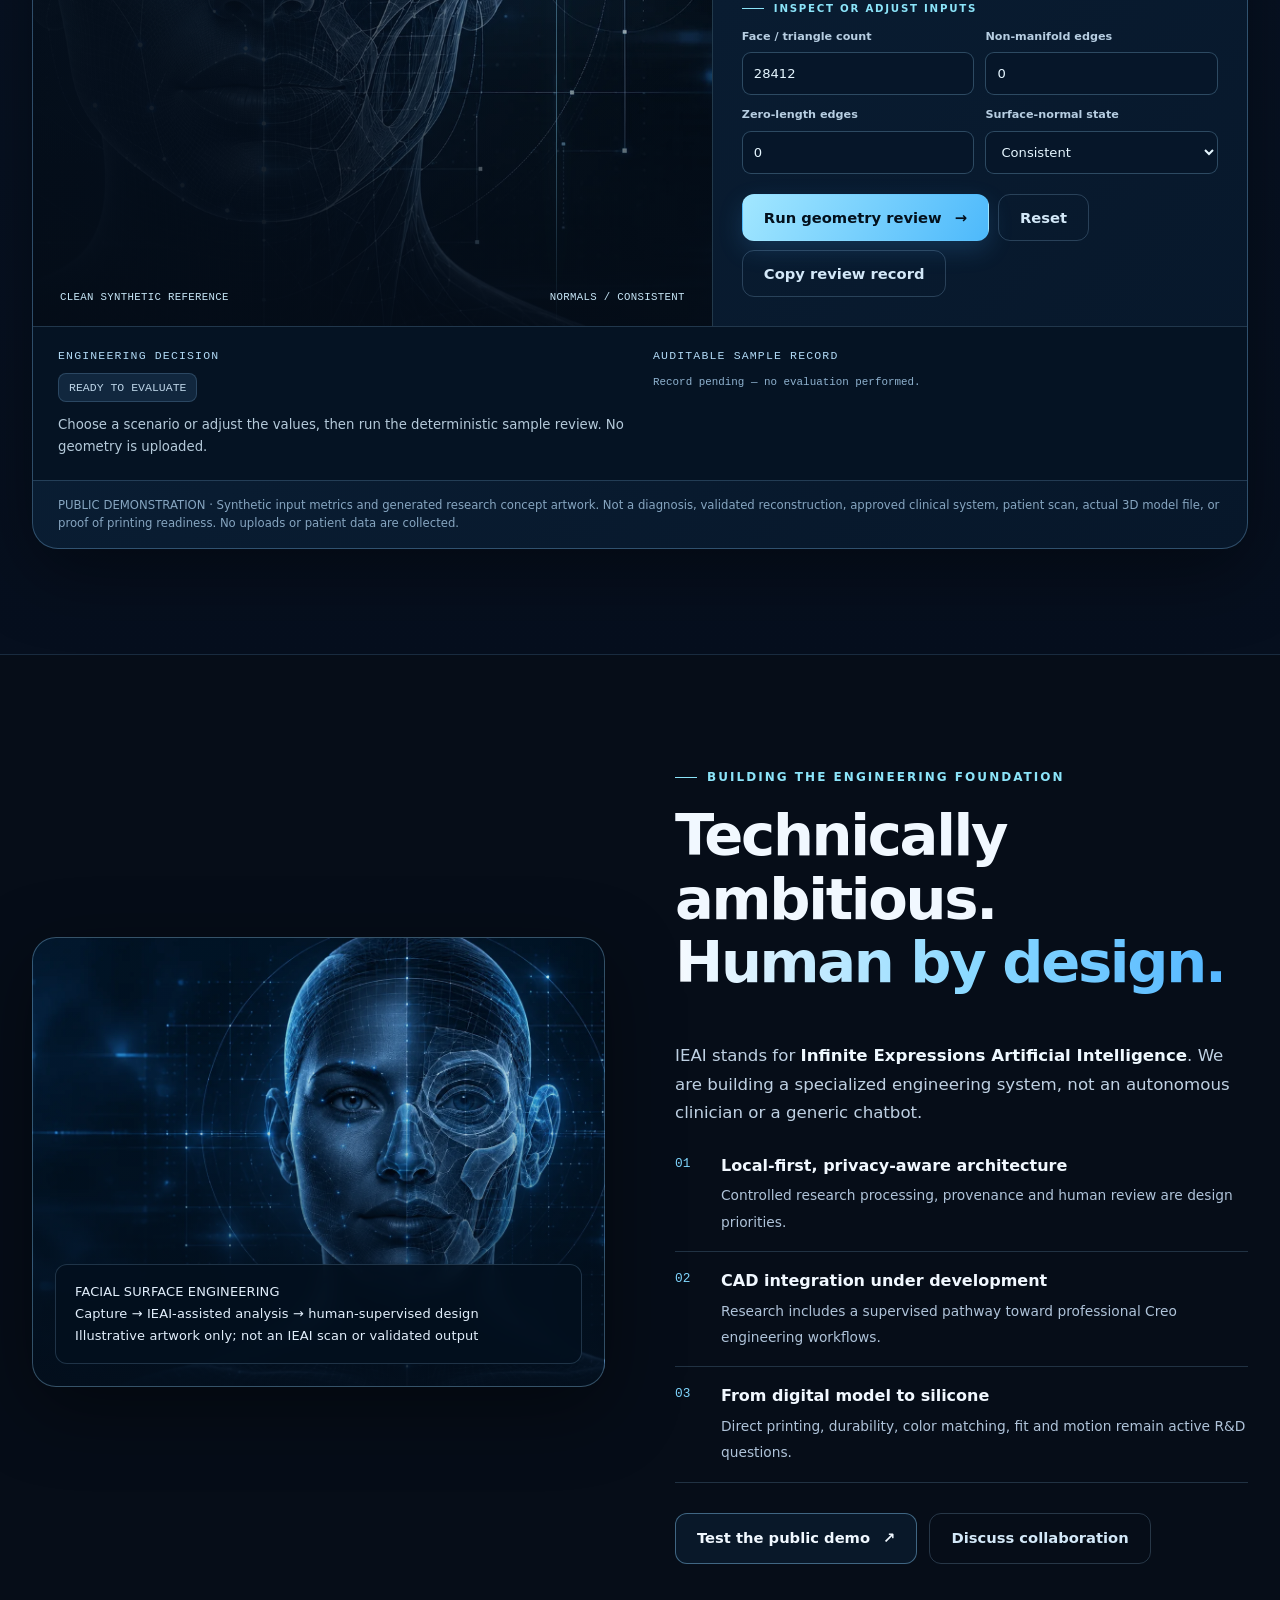
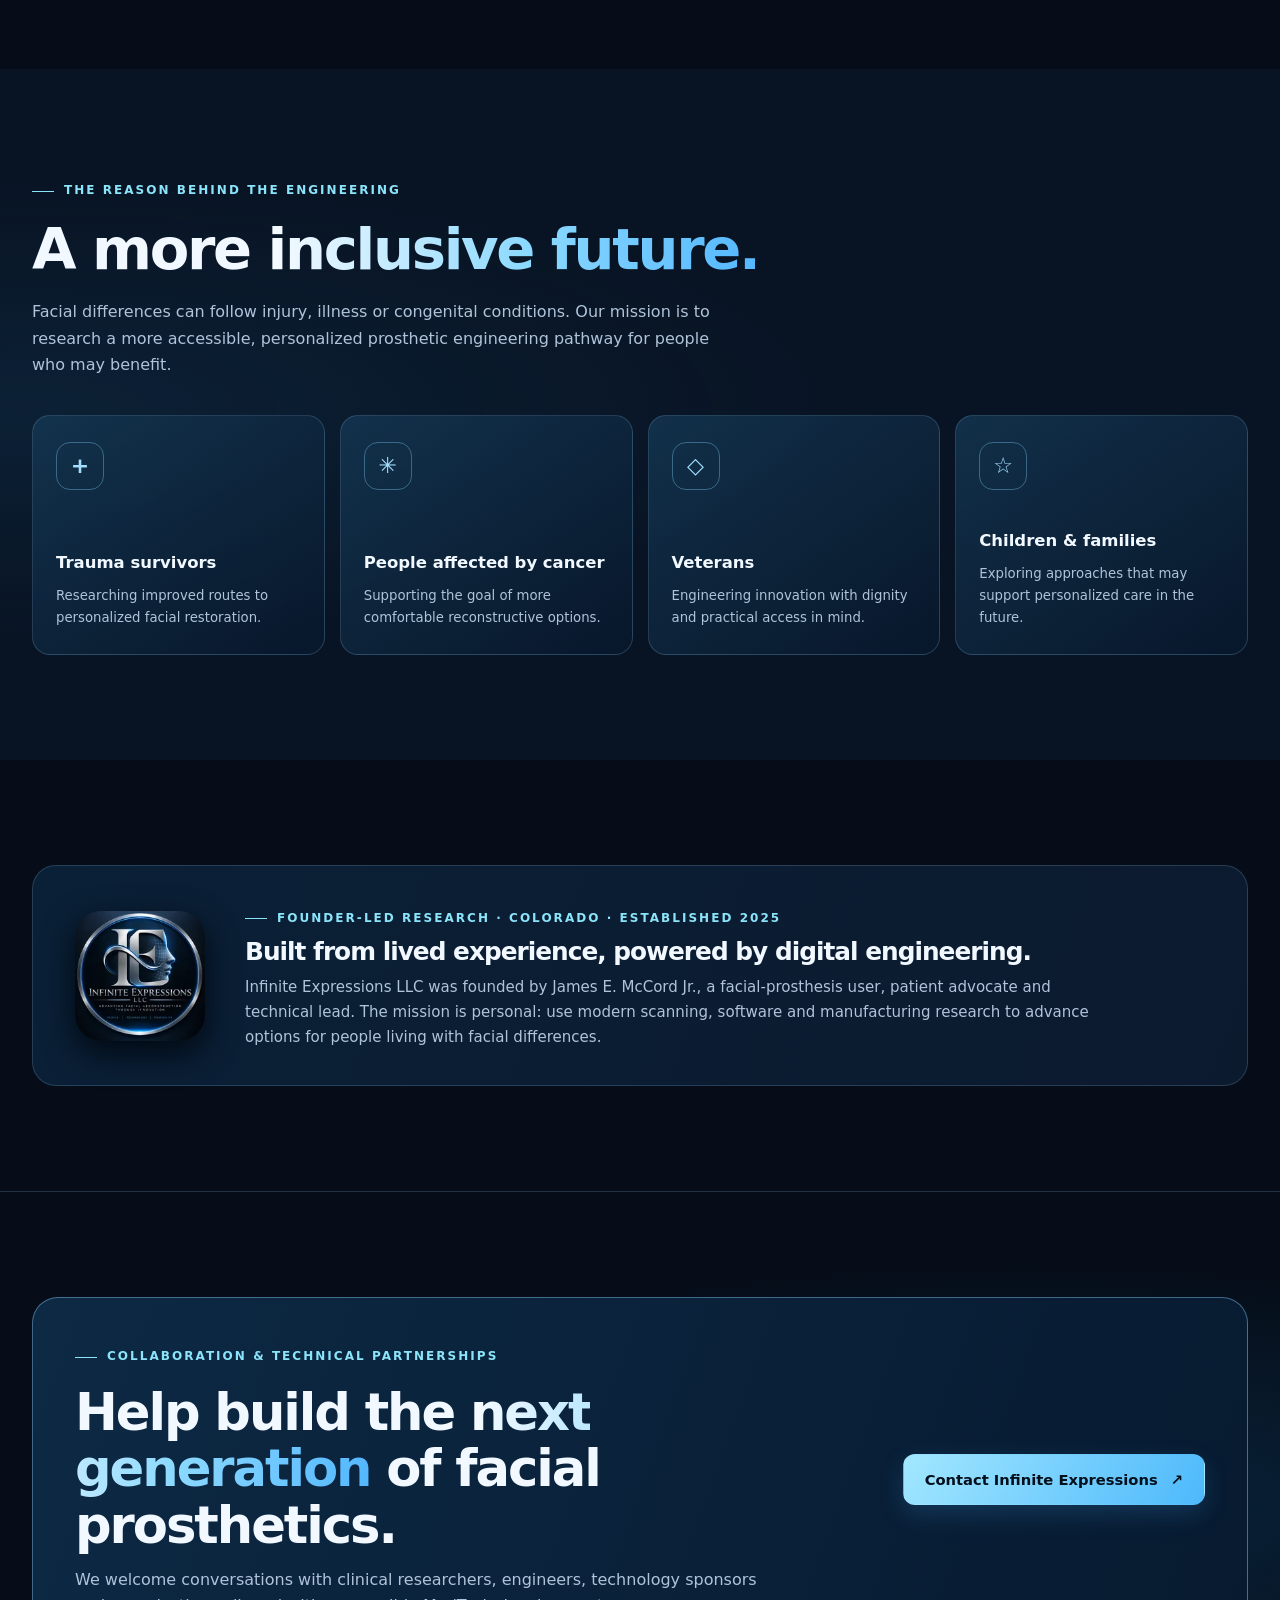
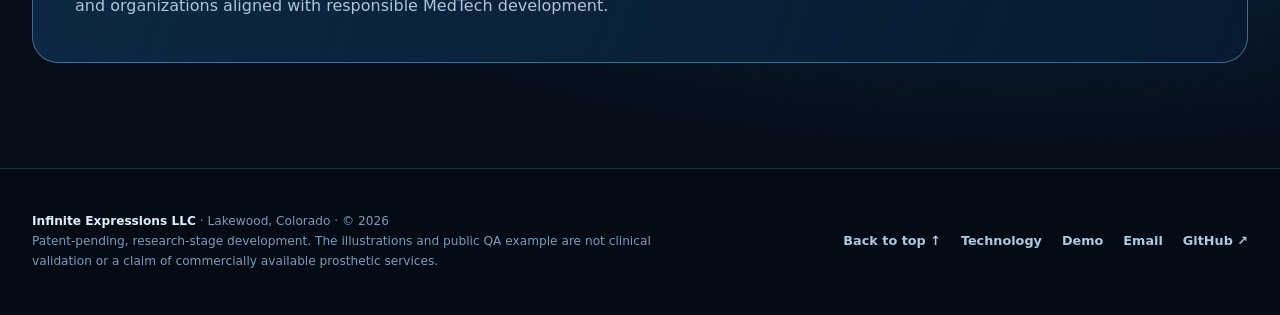
==== commit 4ce7efa3: "Publish IEAI Aya V5.6 homepage introduction with accessible video player" ====
--- a/index.html
+++ b/index.html
@@ -15,6 +15,7 @@
 <link rel="stylesheet" href="/assets/ieai-cinematic-stages-v7.css?v=20261019g">
 <meta property="og:type" content="website"><meta property="og:title" content="Infinite Expressions | Rebuilding Lives Through Innovation"><meta property="og:description" content="A new digital engineering pathway for patient-specific facial prosthetics. Research-stage innovation from Colorado."><meta property="og:image" content="https://iexpressionsllc.com/social-card.png"><meta property="og:url" content="https://iexpressionsllc.com/">
 <script type="application/ld+json">{"@context":"https://schema.org","@type":"Organization","name":"Infinite Expressions LLC","url":"https://iexpressionsllc.com","foundingDate":"2025","email":"james@iexpressionsllc.com","logo":"https://iexpressionsllc.com/infinite-expressions-emblem-v2.webp"}</script>
+<link rel="stylesheet" href="/assets/ieai-homepage-video-v56.css?v=20261027">
 </head>
 <body data-site-release="ieai-cinematic-workflow-v7-20261019">
 <a class="skip" href="#main">Skip to content</a>
@@ -45,18 +46,38 @@
    </div>
    <div class="small-proof"><span><strong>Research-stage system · Patent pending.</strong> Our digital workflow is under development and validation. Not currently offering clinical prosthetic services.</span></div>
   </div>
-  <div class="hero-stage" role="group" aria-label="Illustrative AI-generated facial-engineering artwork and digital-interface concept, not a patient scan">
-   <div class="display-top"><span>IEAI // FACIAL METROLOGY CONCEPT</span><span>HUMAN SUPERVISED · R&amp;D</span></div>
-   <div class="scan-display">
-    <div class="scan-hud">
-     <div><small>CAPTURE INTERFACE</small><strong class="hud-big">DIGITAL<br>SURFACE</strong></div>
-     <div><small>GEOMETRY INSPECTION</small><strong>LANDMARKS + MESH</strong></div>
-     <div><small>DESIGN HANDOFF</small><strong>CAD / SIMULATION</strong></div>
-    </div>
-    <div class="scan-overlay-bottom"><span>3D SCAN → IEAI REVIEW → DESIGN</span><span>CONCEPT VISUAL</span></div>
-   </div>
-   <div class="display-footer"><span><i class="signal" aria-hidden="true"></i> LOCAL-FIRST ENGINEERING GOAL</span><span>ILLUSTRATIVE, NOT PATIENT DATA</span></div>
-  </div>
+   <div class="hero-stage ieai-film-stage" id="introFilm" role="region" aria-labelledby="introFilmTitle">
+    <div class="display-top"><span>INFINITE EXPRESSIONS // INTRODUCTION</span><span>01:04 / MEET AYA</span></div>
+    <div class="ieai-film-frame">
+     <video id="ieaiIntroVideo" class="ieai-film-video" playsinline preload="none" controls poster="/assets/ieai-homepage-intro-v56-poster.jpg" aria-describedby="ieaiFilmDescription" aria-label="Infinite Expressions homepage introduction, narrated by Aya">
+      <source src="/assets/ieai-homepage-intro-v56.mp4" type="video/mp4">
+      <track kind="captions" src="/assets/ieai-homepage-intro-v56.en.vtt" srclang="en" label="English captions">
+      Your browser does not support this video. <a href="/assets/ieai-homepage-intro-v56.mp4" download>Download the introduction</a>.
+     </video>
+     <button type="button" id="ieaiFilmPlay" class="ieai-film-play" aria-controls="ieaiIntroVideo" aria-label="Play the Infinite Expressions introduction">
+      <span class="ieai-film-play-symbol" aria-hidden="true">&#9654;</span>
+      <span>WATCH OUR INTRODUCTION</span>
+      <small>1 minute 4 seconds &middot; Sound on</small>
+     </button>
+    </div>
+    <div class="ieai-film-summary">
+     <strong id="introFilmTitle">Meet Aya. Discover our mission.</strong>
+     <p id="ieaiFilmDescription">Our custom modeling software, synthetic engineering research, and vision for facial prosthetics. Includes illustrative concept visuals, not clinical outcomes.</p>
+     <details class="ieai-film-transcript">
+      <summary>Read the video transcript</summary>
+      <p>Hello, I'm Aya, the voice of Infinite Expressions Artificial Intelligence. Let me tell you what we're working on.</p>
+      <p>We begin with three-dimensional scanning. A digital foundation for anatomy-aware research.</p>
+      <p>Our synthetic experiments measure geometry and reveal when the system should abstain.</p>
+      <p>We built our own custom three-dimensional modeling studio, with precise manual controls and AI-assisted research.</p>
+      <p>We're developing a controlled connection to PTC Creo, with Codebeamer traceability for engineering decisions and tests.</p>
+      <p>For missing regions, we compare synthetic candidates, inspect boundaries, and reject results that cannot be verified.</p>
+      <p>Direct silicone printing without molds remains our manufacturing goal. It still requires validation.</p>
+      <p>Behind every experiment is a human reason to keep going.</p>
+      <p>We are Infinite Expressions. And we are changing how facial prosthetics are made.</p>
+     </details>
+    </div>
+    <div class="display-footer"><span><i class="signal" aria-hidden="true"></i> RESEARCH-STAGE DEVELOPMENT</span><span>ILLUSTRATIVE + SYNTHETIC FOOTAGE</span></div>
+   </div>
  </div>
 </section>
 <section class="proof-strip" aria-label="Core research priorities">
@@ -207,5 +228,6 @@
 </footer>
 <script defer src="/assets/ie-v4.js?v=20261019a"></script>
 <script defer src="/assets/ieai-cinematic-stages-v7.js?v=20261019g"></script>
+<script defer src="/assets/ieai-homepage-video-v56.js?v=20261027"></script>
 </body>
 </html>
--- a/assets/ieai-homepage-video-v56.css
+++ b/assets/ieai-homepage-video-v56.css
@@ -0,0 +1,29 @@
+/* Homepage film — the poster loads first, playback starts only on user interaction. */
+.ieai-film-stage { overflow: hidden; min-width: 0; }
+.ieai-film-frame { position: relative; background: #03101d; width: 100%; aspect-ratio: 16 / 9; overflow: hidden; isolation: isolate; }
+.ieai-film-video { display: block; width: 100%; height: 100%; object-fit: contain; background: #03101d; cursor: pointer; }
+.ieai-film-play { position: absolute; inset: 0; z-index: 2; appearance: none; width: 100%; display: flex; flex-direction: column; align-items: center; justify-content: center; gap: 10px; background: linear-gradient(180deg,rgba(2,9,20,.16),rgba(2,11,27,.56)); border: 0; color: #f5fbff; font: 700 1.04rem/1.25 "Segoe UI",system-ui,sans-serif; letter-spacing: .1em; text-align: center; cursor: pointer; transition: background .2s ease; }
+.ieai-film-play:hover { background: linear-gradient(180deg,rgba(2,9,20,.03),rgba(2,11,27,.72)); }
+.ieai-film-play:focus-visible { outline: 3px solid #8be9ff; outline-offset: -5px; }
+.ieai-film-play-symbol { display: grid; place-items: center; width: 82px; height: 82px; border: 2px solid rgba(211,248,255,.94); border-radius: 50%; background: rgba(15,103,137,.70); box-shadow: 0 5px 30px rgba(3,15,35,.45); font-size: 2rem; letter-spacing: 0; text-indent: 3px; }
+.ieai-film-play small { font: 400 .8rem/1.35 "Segoe UI",system-ui,sans-serif; letter-spacing: .03em; opacity: .91; }
+.ieai-film-play[hidden] { display: none !important; }
+.ieai-film-summary { padding: 18px 22px 8px; }
+.ieai-film-summary strong { display: block; color: #eaf7ff; font-size: 1.18rem; line-height: 1.35; }
+.ieai-film-summary p { margin: 8px 0 10px; color: #c5d7e5; font-size: .89rem; line-height: 1.56; }
+.ieai-film-transcript { margin: 7px 0 10px; font-size: .83rem; color: #acc9d9; }
+.ieai-film-transcript summary { cursor: pointer; width: fit-content; text-decoration: underline; text-underline-offset: 3px; }
+.ieai-film-transcript p { margin: 9px 0; }
+.ieai-film-stage .display-top, .ieai-film-stage .display-footer { gap: 12px; }
+@media (max-width: 640px) { .ieai-film-play { font-size: .88rem; gap: 6px; } .ieai-film-play-symbol { width: 65px; height: 65px; font-size: 1.65rem; } .ieai-film-summary { padding: 15px 15px 8px; } .ieai-film-summary strong { font-size: 1.02rem; } .ieai-film-stage .display-top, .ieai-film-stage .display-footer { font-size: .62rem; flex-wrap: wrap; } }
+@media (prefers-reduced-motion: reduce) { .ieai-film-play { transition: none; } }
+
+
+/* Prioritize the introductory film on narrow screens without autoplay. */
+@media (max-width: 720px) {
+ .hero-grid > .ieai-film-stage { order: -1; margin-top: 0; }
+ .hero .ieai-film-stage { max-width: 100%; }
+ .hero .ieai-film-frame { aspect-ratio: 16 / 9; }
+ .ieai-film-play { min-height: 0; }
+ .ieai-film-play small { font-size: .74rem; }
+}
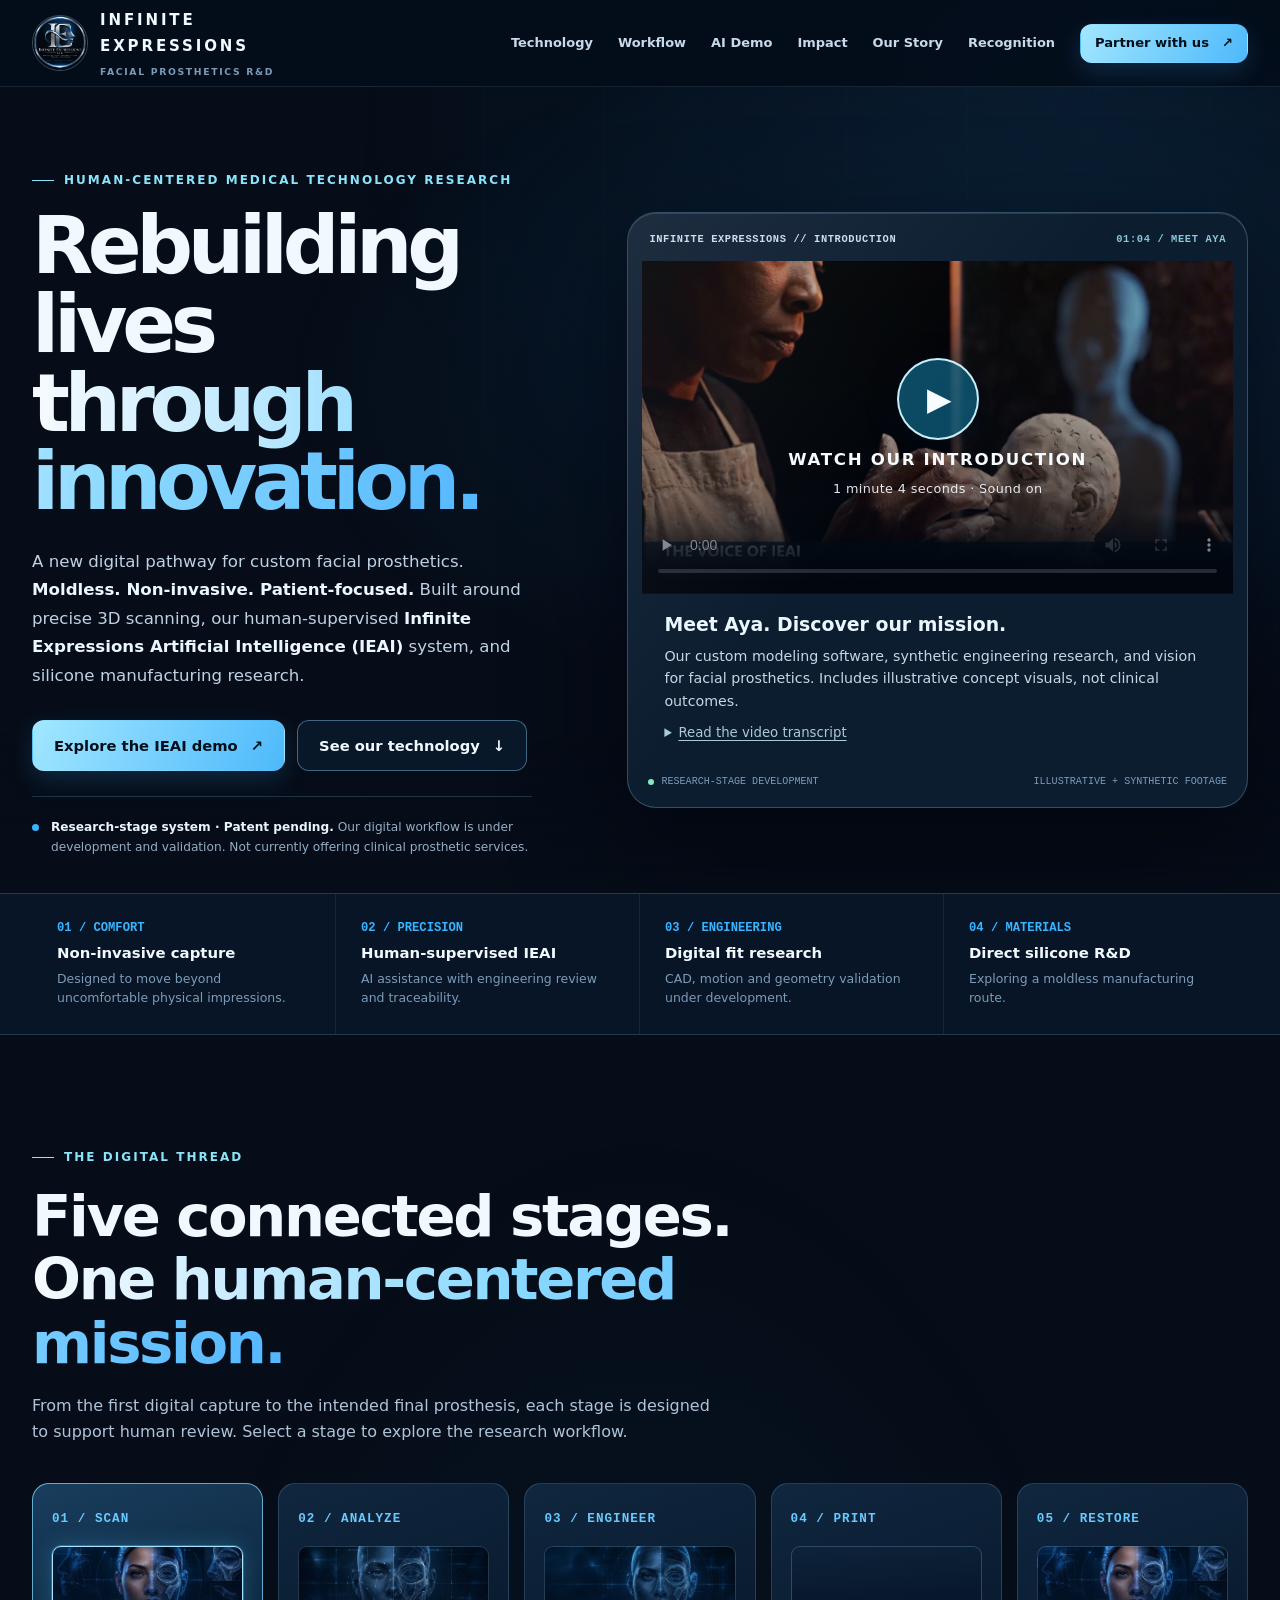
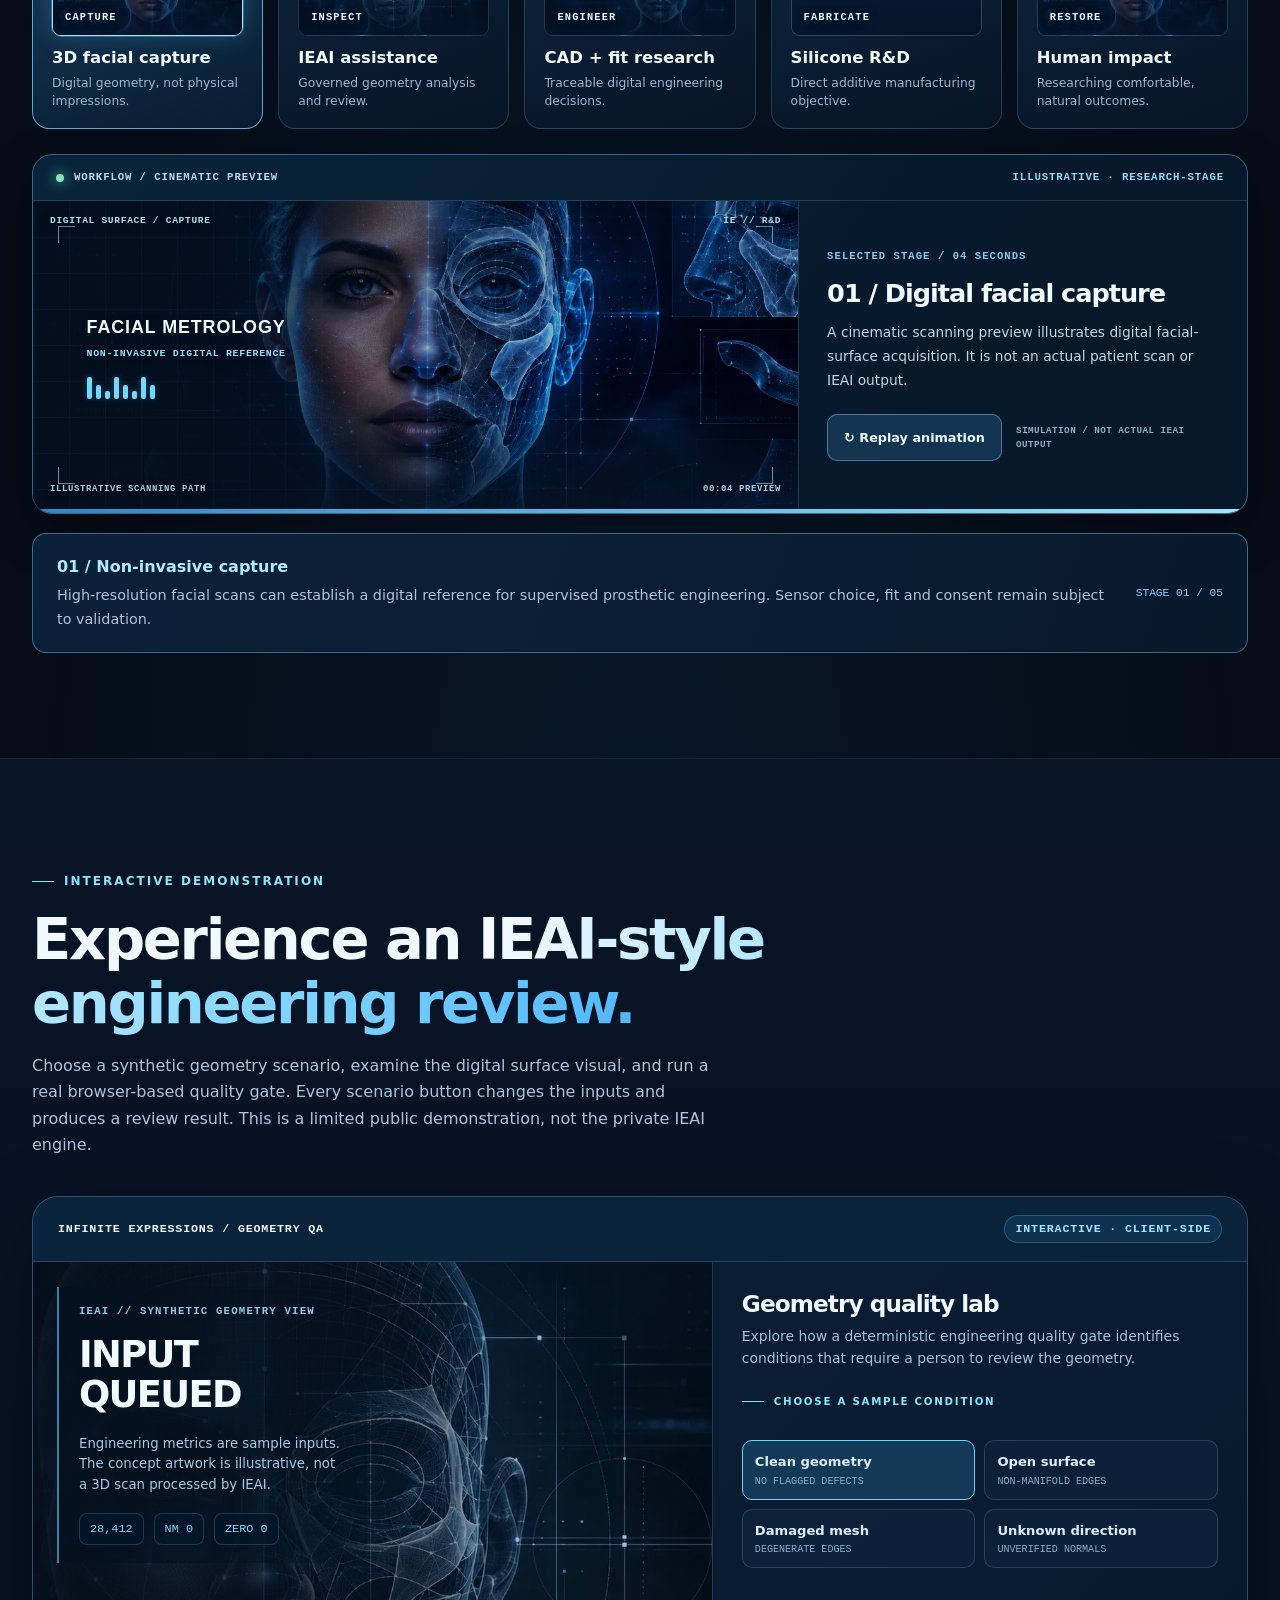
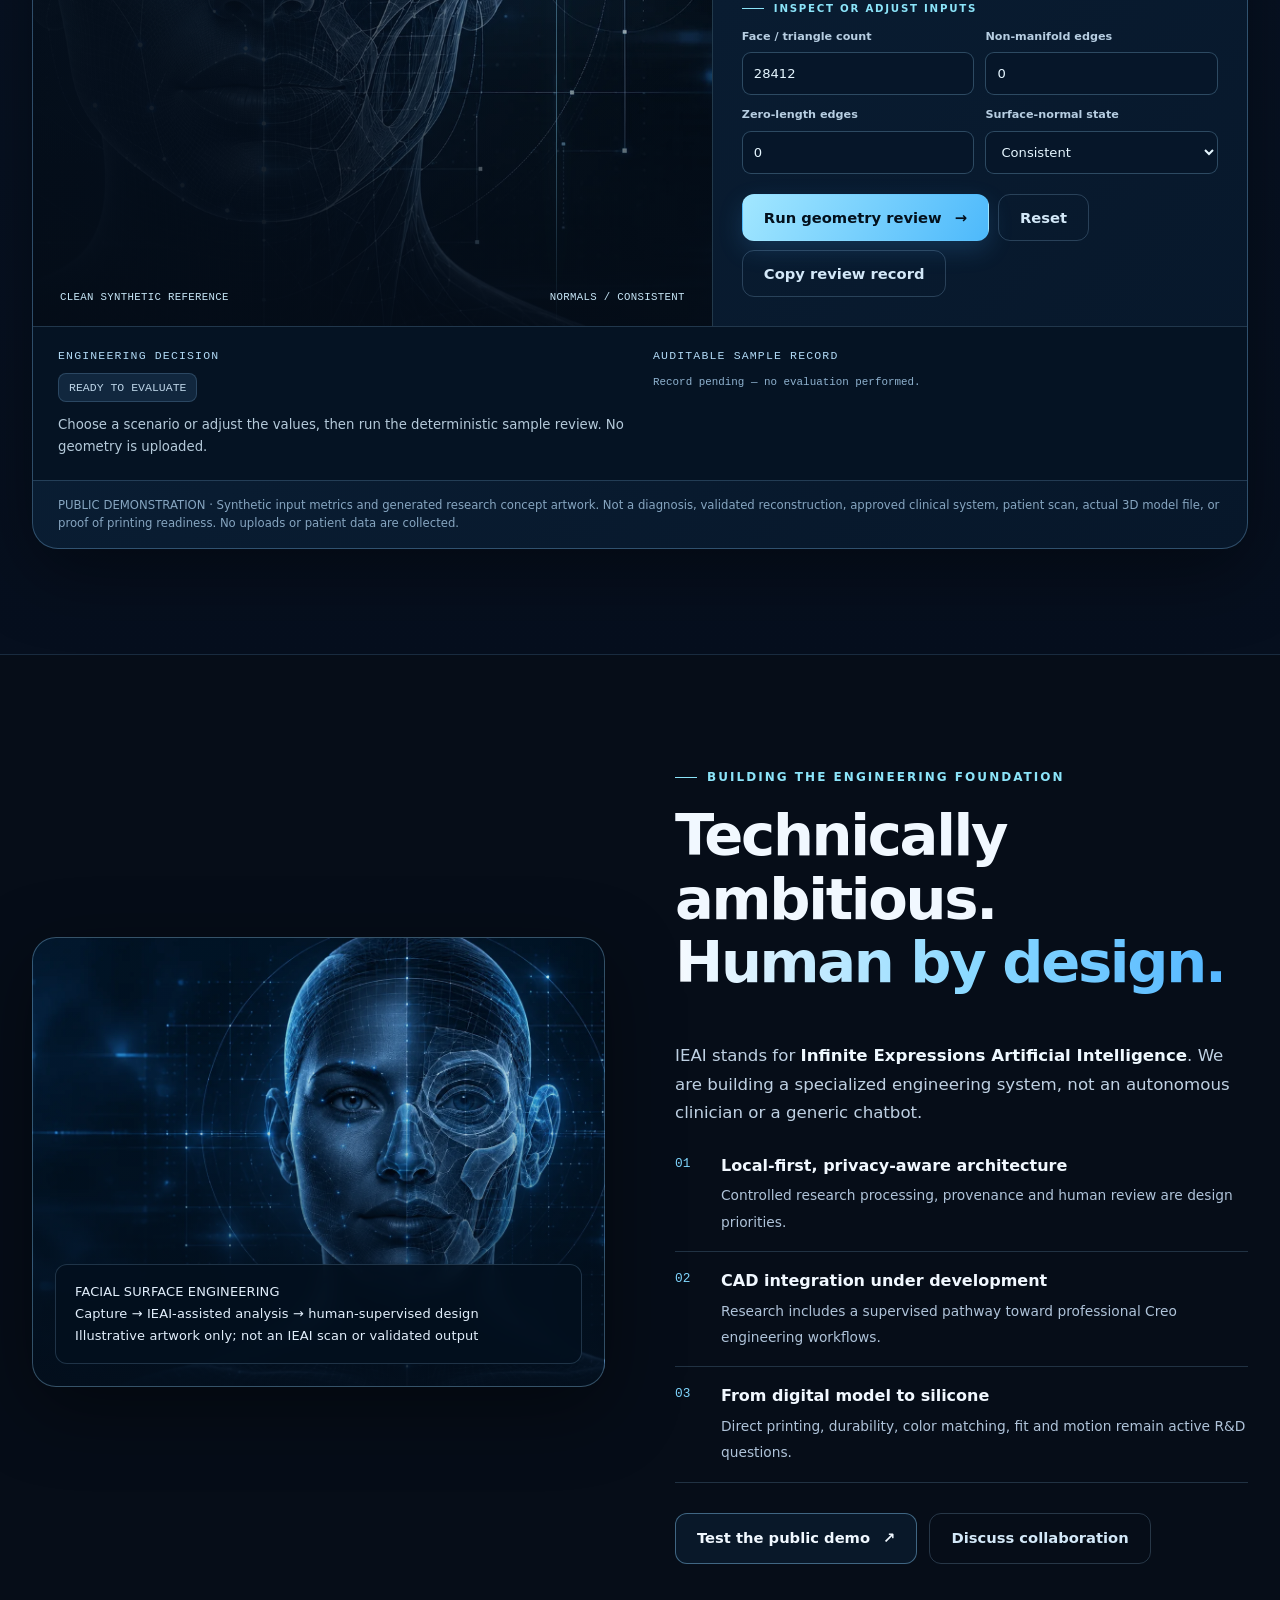
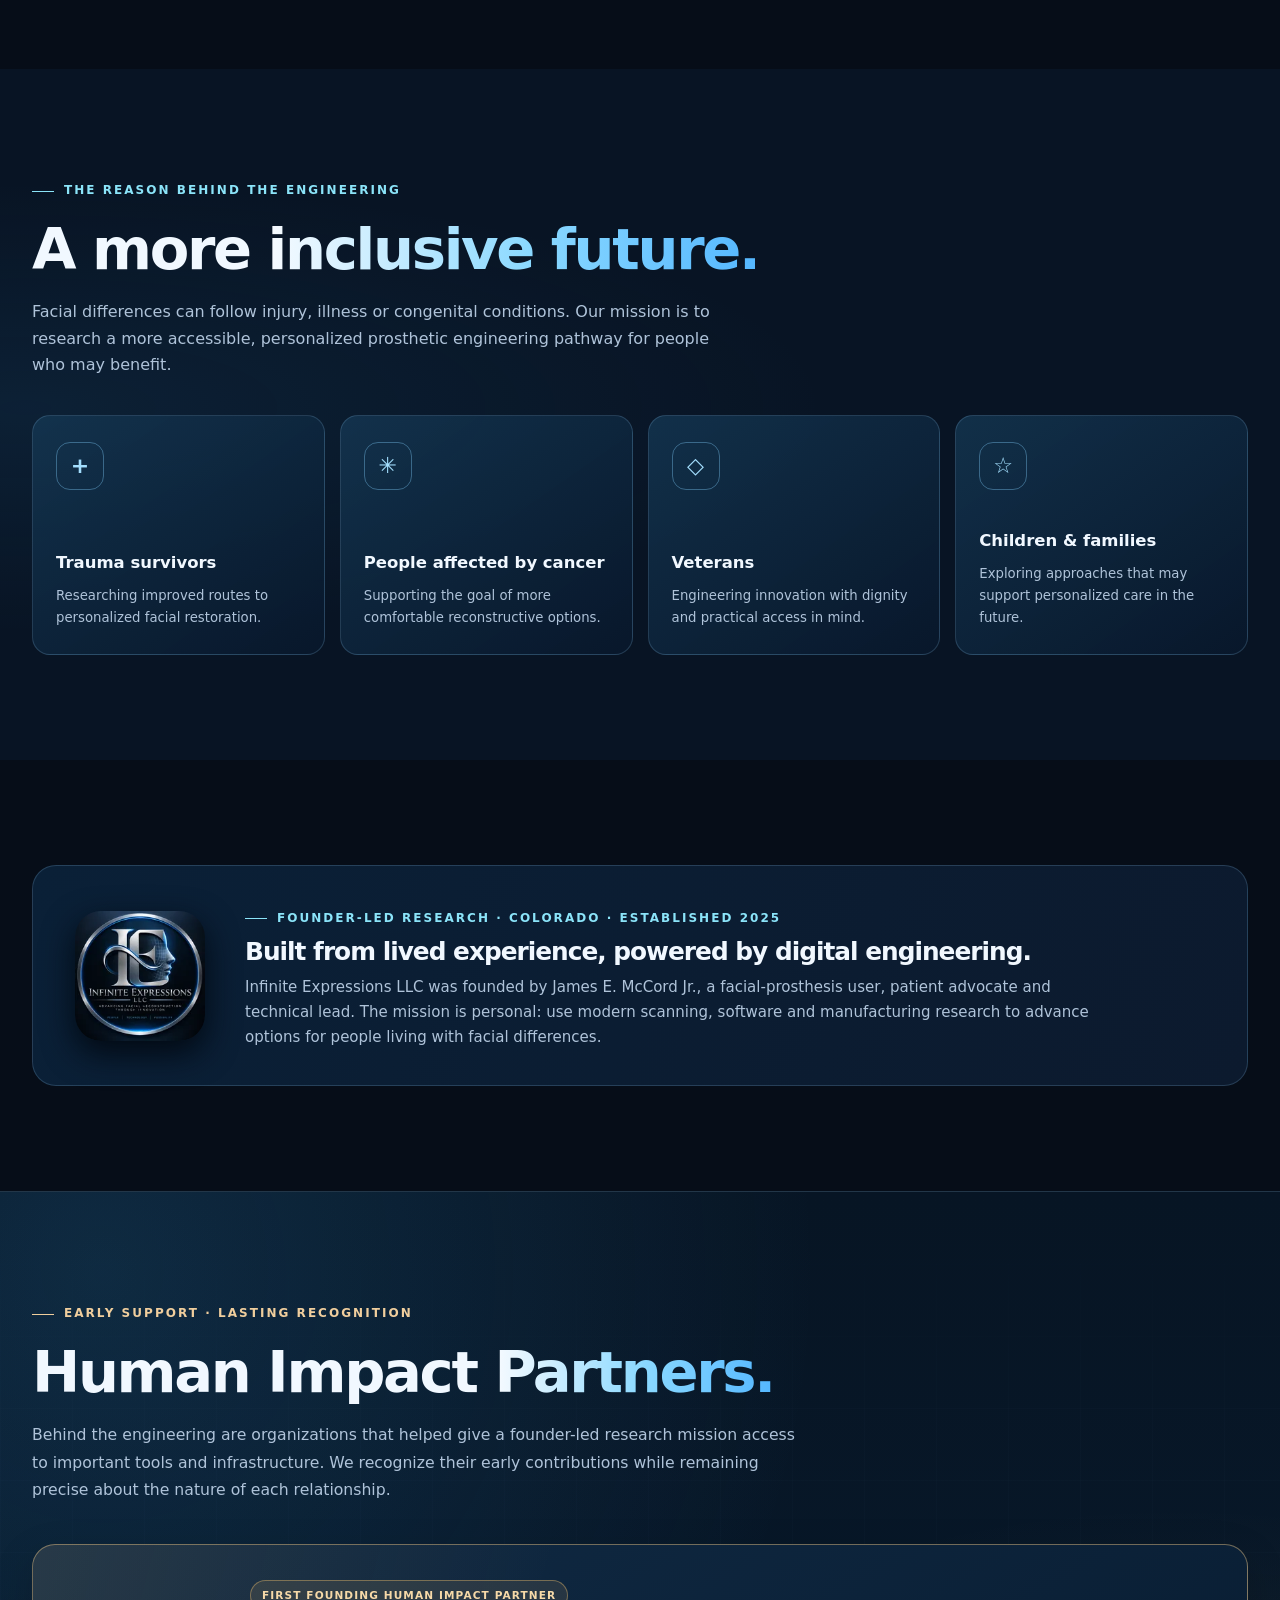
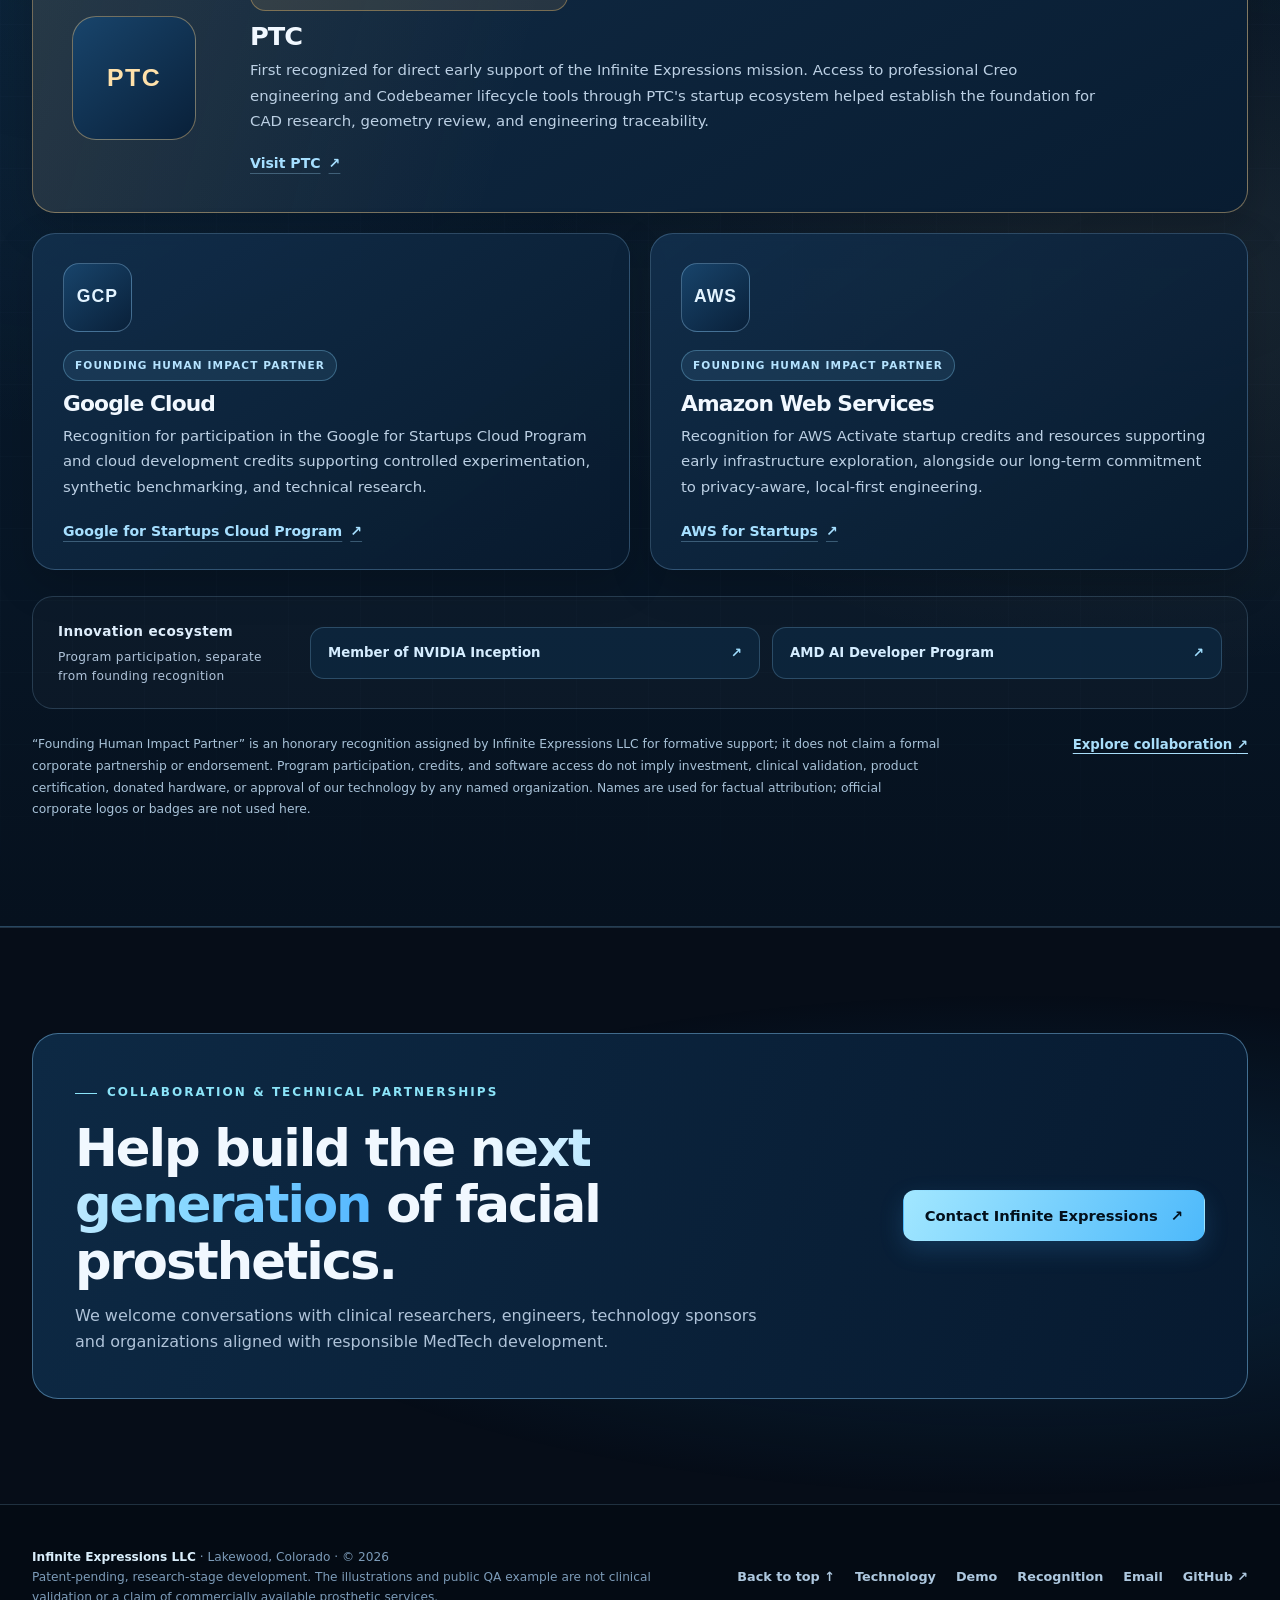
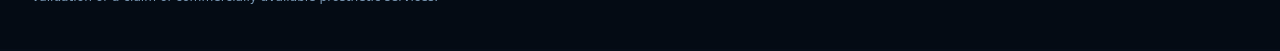
==== commit e22cb891: "Restore Human Impact Partners with historical recognition and accessible navigation" ====
--- a/index.html
+++ b/index.html
@@ -16,6 +16,7 @@
 <meta property="og:type" content="website"><meta property="og:title" content="Infinite Expressions | Rebuilding Lives Through Innovation"><meta property="og:description" content="A new digital engineering pathway for patient-specific facial prosthetics. Research-stage innovation from Colorado."><meta property="og:image" content="https://iexpressionsllc.com/social-card.png"><meta property="og:url" content="https://iexpressionsllc.com/">
 <script type="application/ld+json">{"@context":"https://schema.org","@type":"Organization","name":"Infinite Expressions LLC","url":"https://iexpressionsllc.com","foundingDate":"2025","email":"james@iexpressionsllc.com","logo":"https://iexpressionsllc.com/infinite-expressions-emblem-v2.webp"}</script>
 <link rel="stylesheet" href="/assets/ieai-homepage-video-v56.css?v=20261027">
+<link rel="stylesheet" href="/assets/recognition-20261117.css?v=1">
 </head>
 <body data-site-release="ieai-cinematic-workflow-v7-20261019">
 <a class="skip" href="#main">Skip to content</a>
@@ -28,7 +29,7 @@
   </a>
   <button id="menuToggle" class="nav-toggle" type="button" aria-label="Toggle navigation" aria-controls="navLinks" aria-expanded="false">☰</button>
   <nav class="nav-links" id="navLinks" aria-label="Main navigation">
-   <a href="#technology">Technology</a><a href="#workflow">Workflow</a><a href="#demo">AI Demo</a><a href="#mission">Impact</a><a href="#story">Our Story</a><a href="#contact" class="btn btn-primary btn-sm">Partner with us <span aria-hidden="true">↗</span></a>
+   <a href="#technology">Technology</a><a href="#workflow">Workflow</a><a href="#demo">AI Demo</a><a href="#mission">Impact</a><a href="#story">Our Story</a><a href="#recognition">Recognition</a><a href="#contact" class="btn btn-primary btn-sm">Partner with us <span aria-hidden="true">↗</span></a>
   </nav>
  </div>
  <div class="nav-progress" aria-hidden="true"><span id="pageProgress"></span></div>
@@ -211,6 +212,53 @@
   </div>
  </div>
 </section>
+
+<section class="section recognition-section" id="recognition" aria-labelledby="recognition-heading">
+ <div class="container">
+  <div class="recognition-intro reveal">
+   <div class="eyebrow recognition-eyebrow">Early support · Lasting recognition</div>
+   <h2 id="recognition-heading">Human Impact <span class="grad">Partners.</span></h2>
+   <p>Behind the engineering are organizations that helped give a founder-led research mission access to important tools and infrastructure. We recognize their early contributions while remaining precise about the nature of each relationship.</p>
+  </div>
+  <article class="recognition-card recognition-card-featured reveal" aria-labelledby="recognition-ptc-title">
+   <div class="recognition-monogram" aria-hidden="true">PTC</div>
+   <div>
+    <span class="recognition-tag recognition-tag-first">First Founding Human Impact Partner</span>
+    <h3 id="recognition-ptc-title">PTC</h3>
+    <p>First recognized for direct early support of the Infinite Expressions mission. Access to professional Creo engineering and Codebeamer lifecycle tools through PTC's startup ecosystem helped establish the foundation for CAD research, geometry review, and engineering traceability.</p>
+    <a class="recognition-link" href="https://www.ptc.com/" target="_blank" rel="noopener noreferrer">Visit PTC <span aria-hidden="true">↗</span></a>
+   </div>
+  </article>
+  <div class="recognition-grid" aria-label="Additional Founding Human Impact Partners">
+   <article class="recognition-card reveal" aria-labelledby="recognition-google-title">
+    <div class="recognition-monogram" aria-hidden="true">GCP</div>
+    <span class="recognition-tag">Founding Human Impact Partner</span>
+    <h3 id="recognition-google-title">Google Cloud</h3>
+    <p>Recognition for participation in the Google for Startups Cloud Program and cloud development credits supporting controlled experimentation, synthetic benchmarking, and technical research.</p>
+    <a class="recognition-link" href="https://cloud.google.com/startup" target="_blank" rel="noopener noreferrer">Google for Startups Cloud Program <span aria-hidden="true">↗</span></a>
+   </article>
+   <article class="recognition-card reveal" aria-labelledby="recognition-aws-title">
+    <div class="recognition-monogram" aria-hidden="true">AWS</div>
+    <span class="recognition-tag">Founding Human Impact Partner</span>
+    <h3 id="recognition-aws-title">Amazon Web Services</h3>
+    <p>Recognition for AWS Activate startup credits and resources supporting early infrastructure exploration, alongside our long-term commitment to privacy-aware, local-first engineering.</p>
+    <a class="recognition-link" href="https://aws.amazon.com/startups/" target="_blank" rel="noopener noreferrer">AWS for Startups <span aria-hidden="true">↗</span></a>
+   </article>
+  </div>
+  <div class="recognition-ecosystem reveal" aria-label="Additional innovation ecosystem participation">
+   <div class="recognition-ecosystem-title">Innovation ecosystem <small>Program participation, separate from founding recognition</small></div>
+   <div class="recognition-programs">
+    <a class="recognition-program" href="https://www.nvidia.com/en-us/startups/" target="_blank" rel="noopener noreferrer"><span>Member of NVIDIA Inception</span><span aria-hidden="true">↗</span></a>
+    <a class="recognition-program" href="https://www.amd.com/en/developer/ai-developer-program.html" target="_blank" rel="noopener noreferrer"><span>AMD AI Developer Program</span><span aria-hidden="true">↗</span></a>
+   </div>
+  </div>
+  <div class="recognition-bottom">
+   <p class="recognition-disclaimer">“Founding Human Impact Partner” is an honorary recognition assigned by Infinite Expressions LLC for formative support; it does not claim a formal corporate partnership or endorsement. Program participation, credits, and software access do not imply investment, clinical validation, product certification, donated hardware, or approval of our technology by any named organization. Names are used for factual attribution; official corporate logos or badges are not used here.</p>
+   <a class="recognition-cta" href="#contact">Explore collaboration <span aria-hidden="true">↗</span></a>
+  </div>
+ </div>
+</section>
+
 <section class="section contact" id="contact">
  <div class="container">
   <div class="contact-box reveal">
@@ -223,7 +271,7 @@
 <footer class="footer">
  <div class="container footer-inner">
   <div><p><strong style="color:#daeefb">Infinite Expressions LLC</strong> · Lakewood, Colorado · © <span id="year">2026</span></p><p>Patent-pending, research-stage development. The illustrations and public QA example are not clinical validation or a claim of commercially available prosthetic services.</p></div>
-  <nav class="footer-links" aria-label="Footer links"><a href="#top">Back to top ↑</a><a href="#workflow">Technology</a><a href="#demo">Demo</a><a href="mailto:james@iexpressionsllc.com">Email</a><a href="https://github.com/InfiniteExpressionsLLC" target="_blank" rel="noopener noreferrer">GitHub ↗</a></nav>
+  <nav class="footer-links" aria-label="Footer links"><a href="#top">Back to top ↑</a><a href="#workflow">Technology</a><a href="#demo">Demo</a><a href="#recognition">Recognition</a><a href="mailto:james@iexpressionsllc.com">Email</a><a href="https://github.com/InfiniteExpressionsLLC" target="_blank" rel="noopener noreferrer">GitHub ↗</a></nav>
  </div>
 </footer>
 <script defer src="/assets/ie-v4.js?v=20261019a"></script>
--- a/assets/recognition-20261117.css
+++ b/assets/recognition-20261117.css
@@ -0,0 +1,62 @@
+/* Human Impact Partners — 2026-11-17. Scoped to avoid the existing mission impact cards. */
+.recognition-section{position:relative;isolation:isolate;background:
+  radial-gradient(ellipse at 8% 6%,rgba(53,151,216,.16),transparent 43%),
+  radial-gradient(ellipse at 92% 52%,rgba(228,185,115,.08),transparent 39%),
+  linear-gradient(180deg,#071524 0%,#08192b 52%,#06111e 100%);
+  border-block:1px solid var(--edge);overflow:hidden}
+.recognition-section::before{content:"";position:absolute;inset:0;z-index:-1;pointer-events:none;opacity:.25;
+  background-image:linear-gradient(rgba(175,218,255,.06) 1px,transparent 1px),linear-gradient(90deg,rgba(175,218,255,.06) 1px,transparent 1px);
+  background-size:72px 72px;mask-image:linear-gradient(180deg,transparent,#000 18%,#000 82%,transparent)}
+.recognition-intro{max-width:850px;margin:0 0 40px}
+.recognition-intro h2{max-width:830px;margin-bottom:17px}
+.recognition-intro>p{font-size:clamp(.98rem,1.15vw,1.1rem);color:var(--muted);line-height:1.75;max-width:780px;margin:0}
+.recognition-eyebrow{color:#f0ce9d}
+.recognition-eyebrow:before{background:#f0ce9d}
+.recognition-card{position:relative;min-width:0;overflow:hidden;border:1px solid rgba(149,204,245,.25);
+  border-radius:23px;background:linear-gradient(145deg,rgba(18,47,76,.93),rgba(8,26,45,.97));
+  box-shadow:0 15px 42px rgba(0,0,0,.17)}
+.recognition-card:focus-within{border-color:rgba(168,225,255,.68)}
+.recognition-card-featured{display:grid;grid-template-columns:148px minmax(0,1fr);gap:30px;align-items:center;
+  padding:35px 39px;border-color:rgba(232,193,131,.47);background:
+  linear-gradient(105deg,rgba(227,177,95,.11),transparent 41%),
+  linear-gradient(150deg,#112b45,#081c31)}
+.recognition-monogram{width:110px;height:110px;border-radius:24px;display:grid;place-items:center;
+  border:1px solid rgba(160,213,251,.34);background:linear-gradient(140deg,#18446b,#092039);
+  color:#e2f3ff;font:850 1.55rem/1 Consolas,"Segoe UI",sans-serif;letter-spacing:.06em}
+.recognition-card-featured .recognition-monogram{width:124px;height:124px;color:#ffe1aa;border-color:rgba(244,201,128,.44)}
+.recognition-card h3{font-size:clamp(1.3rem,2vw,1.8rem);margin:11px 0 8px;color:#f1f8ff}
+.recognition-card p{max-width:850px;color:#bcd0e4;font-size:.93rem;line-height:1.74;margin:0}
+.recognition-tag{display:inline-block;padding:6px 11px;background:rgba(116,191,242,.10);border:1px solid rgba(133,210,250,.32);
+  border-radius:999px;color:#b5e3ff;font-size:.66rem;font-weight:850;line-height:1.6;letter-spacing:.105em;text-transform:uppercase}
+.recognition-tag-first{background:rgba(241,191,107,.11);border-color:rgba(241,191,107,.4);color:#f6d9a8}
+.recognition-link{display:inline-flex;align-items:center;gap:8px;margin-top:17px;color:#a6dfff;
+  font-size:.88rem;font-weight:800;text-decoration:underline;text-underline-offset:5px;text-decoration-color:rgba(166,223,255,.3)}
+.recognition-link:hover{color:#fff;text-decoration-color:currentColor}
+.recognition-grid{display:grid;grid-template-columns:repeat(2,minmax(0,1fr));gap:20px;margin-top:20px}
+.recognition-grid .recognition-card{padding:29px 30px 26px;display:flex;flex-direction:column;align-items:flex-start}
+.recognition-grid .recognition-monogram{width:69px;height:69px;border-radius:16px;font-size:1.1rem;margin-bottom:18px}
+.recognition-grid .recognition-card h3{font-size:1.36rem}
+.recognition-grid .recognition-link{margin-top:auto;padding-top:19px}
+.recognition-grid .recognition-card p{flex:1}
+.recognition-ecosystem{display:grid;grid-template-columns:230px minmax(0,1fr);gap:22px;align-items:center;
+  margin-top:26px;padding:23px 25px;border:1px solid rgba(145,199,240,.2);border-radius:21px;background:rgba(255,255,255,.025)}
+.recognition-ecosystem-title{display:block;color:#dfeefc;font-size:.85rem;font-weight:850;letter-spacing:.025em}
+.recognition-ecosystem-title small{display:block;color:var(--muted);font-size:.76rem;font-weight:500;line-height:1.55;margin-top:5px}
+.recognition-programs{display:flex;flex-wrap:wrap;gap:12px}
+.recognition-program{display:inline-flex;align-items:center;justify-content:space-between;gap:12px;min-width:0;flex:1 1 235px;
+  padding:15px 17px;border:1px solid rgba(146,206,250,.23);background:rgba(13,39,63,.83);border-radius:14px;
+  color:#d5edff;font-size:.83rem;font-weight:800;line-height:1.45;text-decoration:none}
+.recognition-program:hover{border-color:rgba(166,220,255,.66);background:rgba(22,58,86,.95)}
+.recognition-program>span:last-child{color:#a1dfff;flex:none}
+.recognition-bottom{display:flex;align-items:flex-start;justify-content:space-between;gap:25px;margin-top:25px}
+.recognition-disclaimer{max-width:910px;color:#a8c2d8;font-size:.77rem;line-height:1.75;margin:0}
+.recognition-cta{flex:none;color:#a9defa;font-weight:800;font-size:.83rem;text-decoration:underline;text-underline-offset:4px;white-space:nowrap}
+.recognition-cta:hover{color:#fff}
+@media (max-width:1020px){.recognition-ecosystem{grid-template-columns:1fr;gap:17px}.recognition-program{flex-basis:200px}}
+@media (max-width:700px){.recognition-section{padding-top:80px;padding-bottom:80px}.recognition-card-featured{grid-template-columns:1fr;padding:26px;gap:20px}
+.recognition-card-featured .recognition-monogram{width:78px;height:78px;border-radius:18px;font-size:1.2rem}
+.recognition-grid{grid-template-columns:1fr;gap:14px}
+.recognition-grid .recognition-card{padding:24px}
+.recognition-bottom{display:block}.recognition-cta{display:inline-block;margin-top:16px}
+.recognition-ecosystem{padding:20px}.recognition-program{flex-basis:100%}}
+@media (prefers-reduced-motion:reduce){.recognition-card,.recognition-link,.recognition-program{transition:none}}
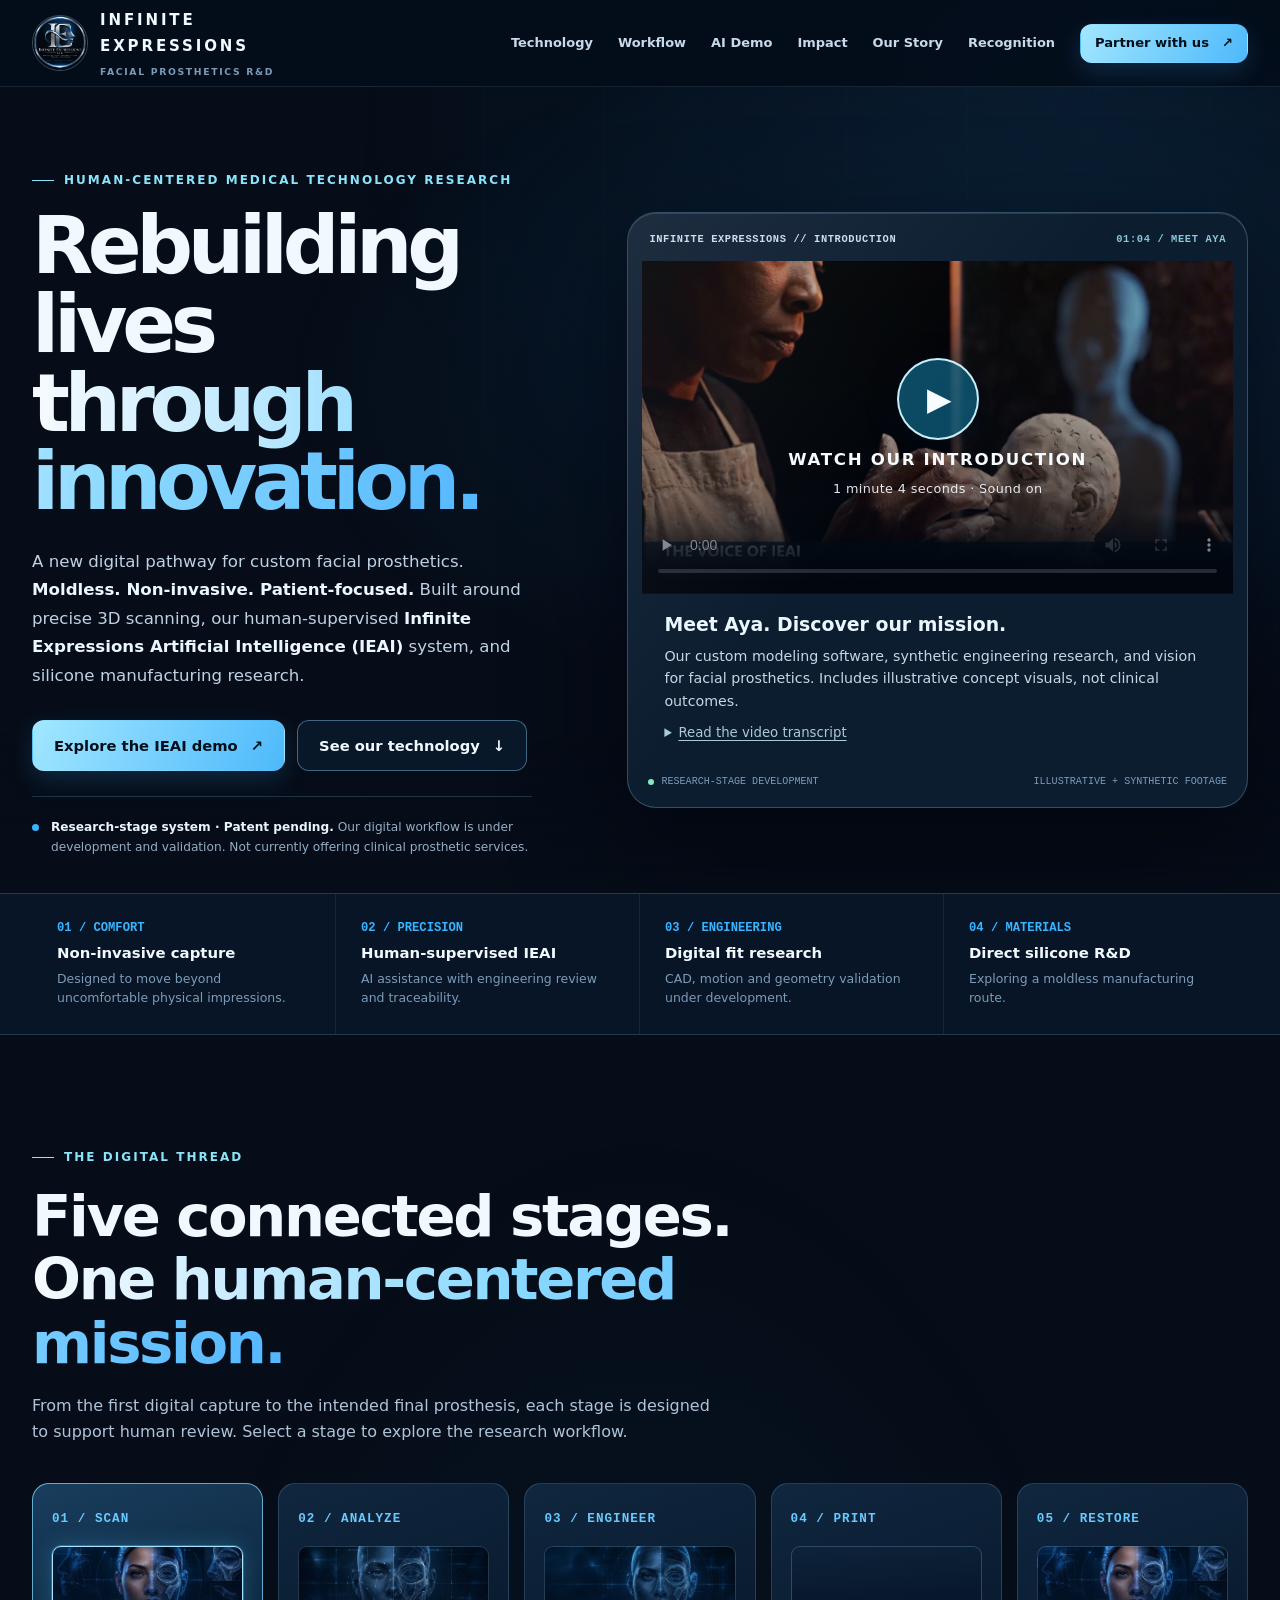
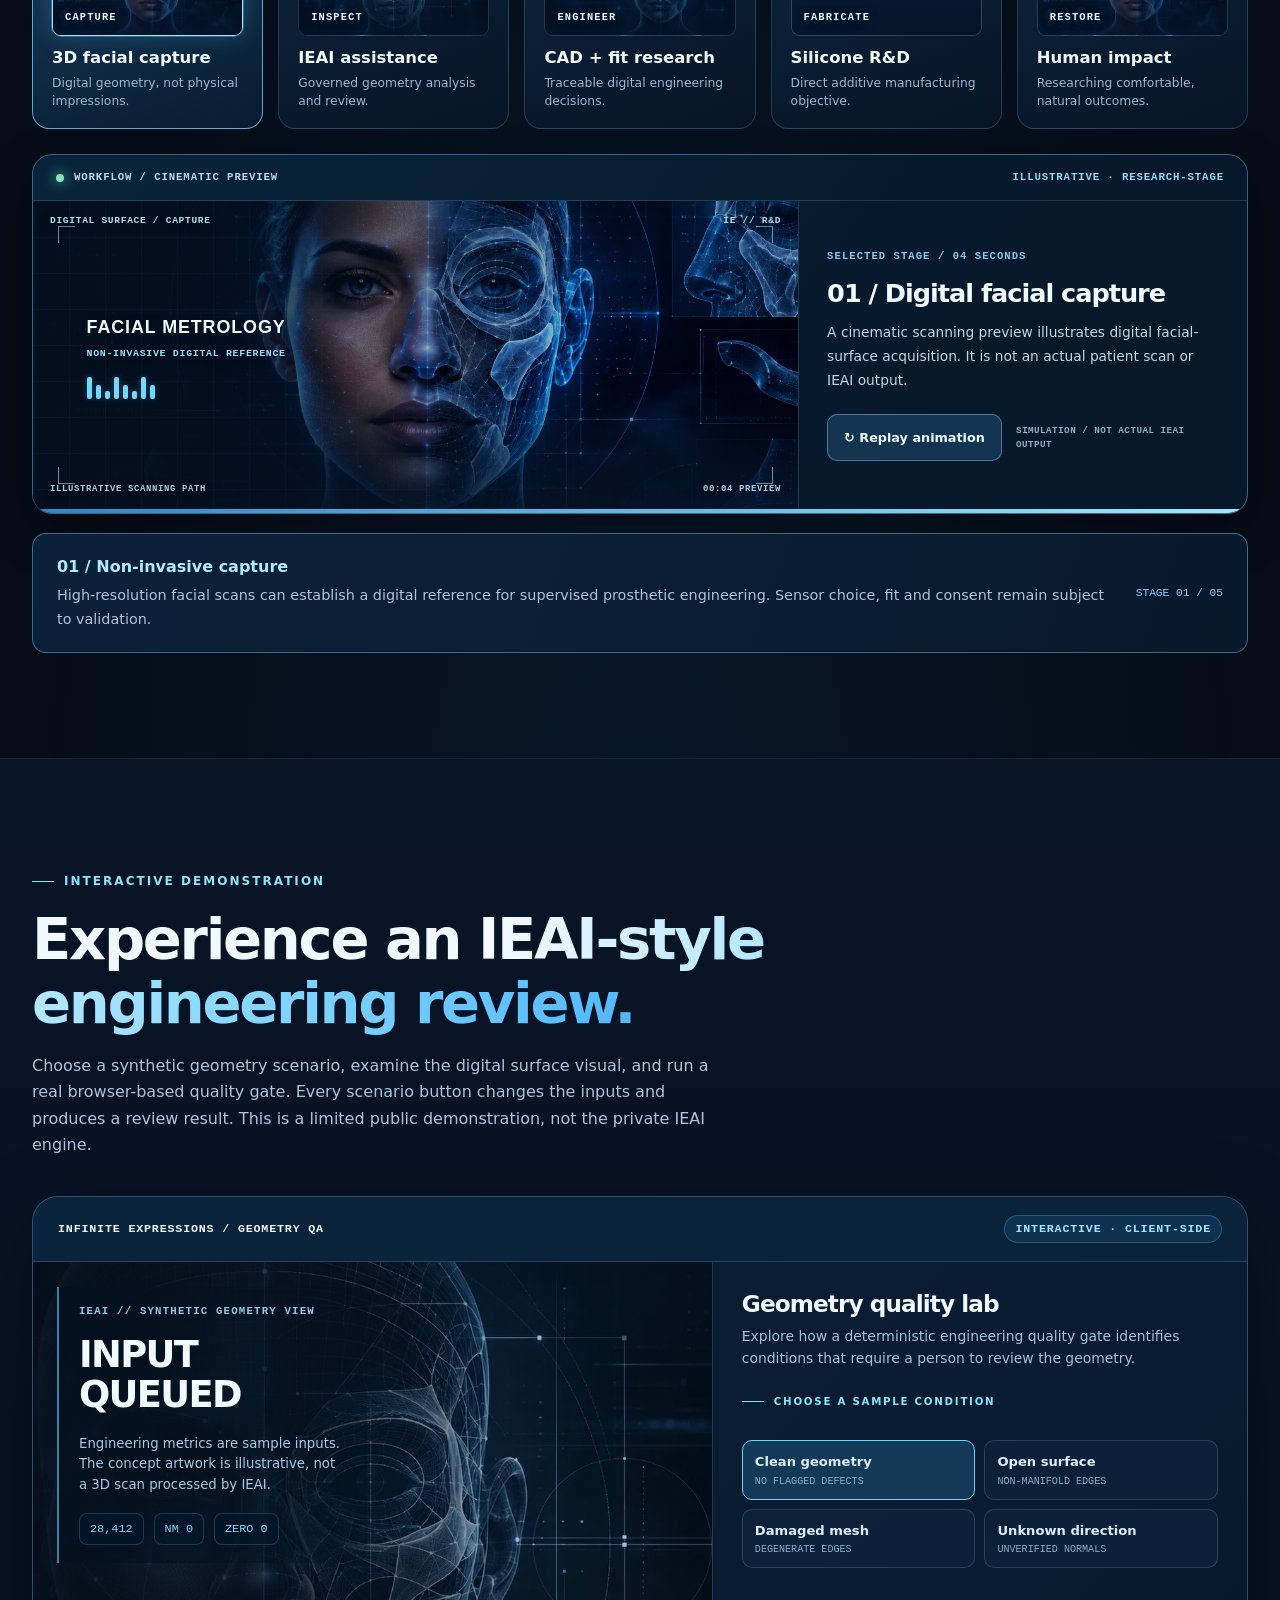
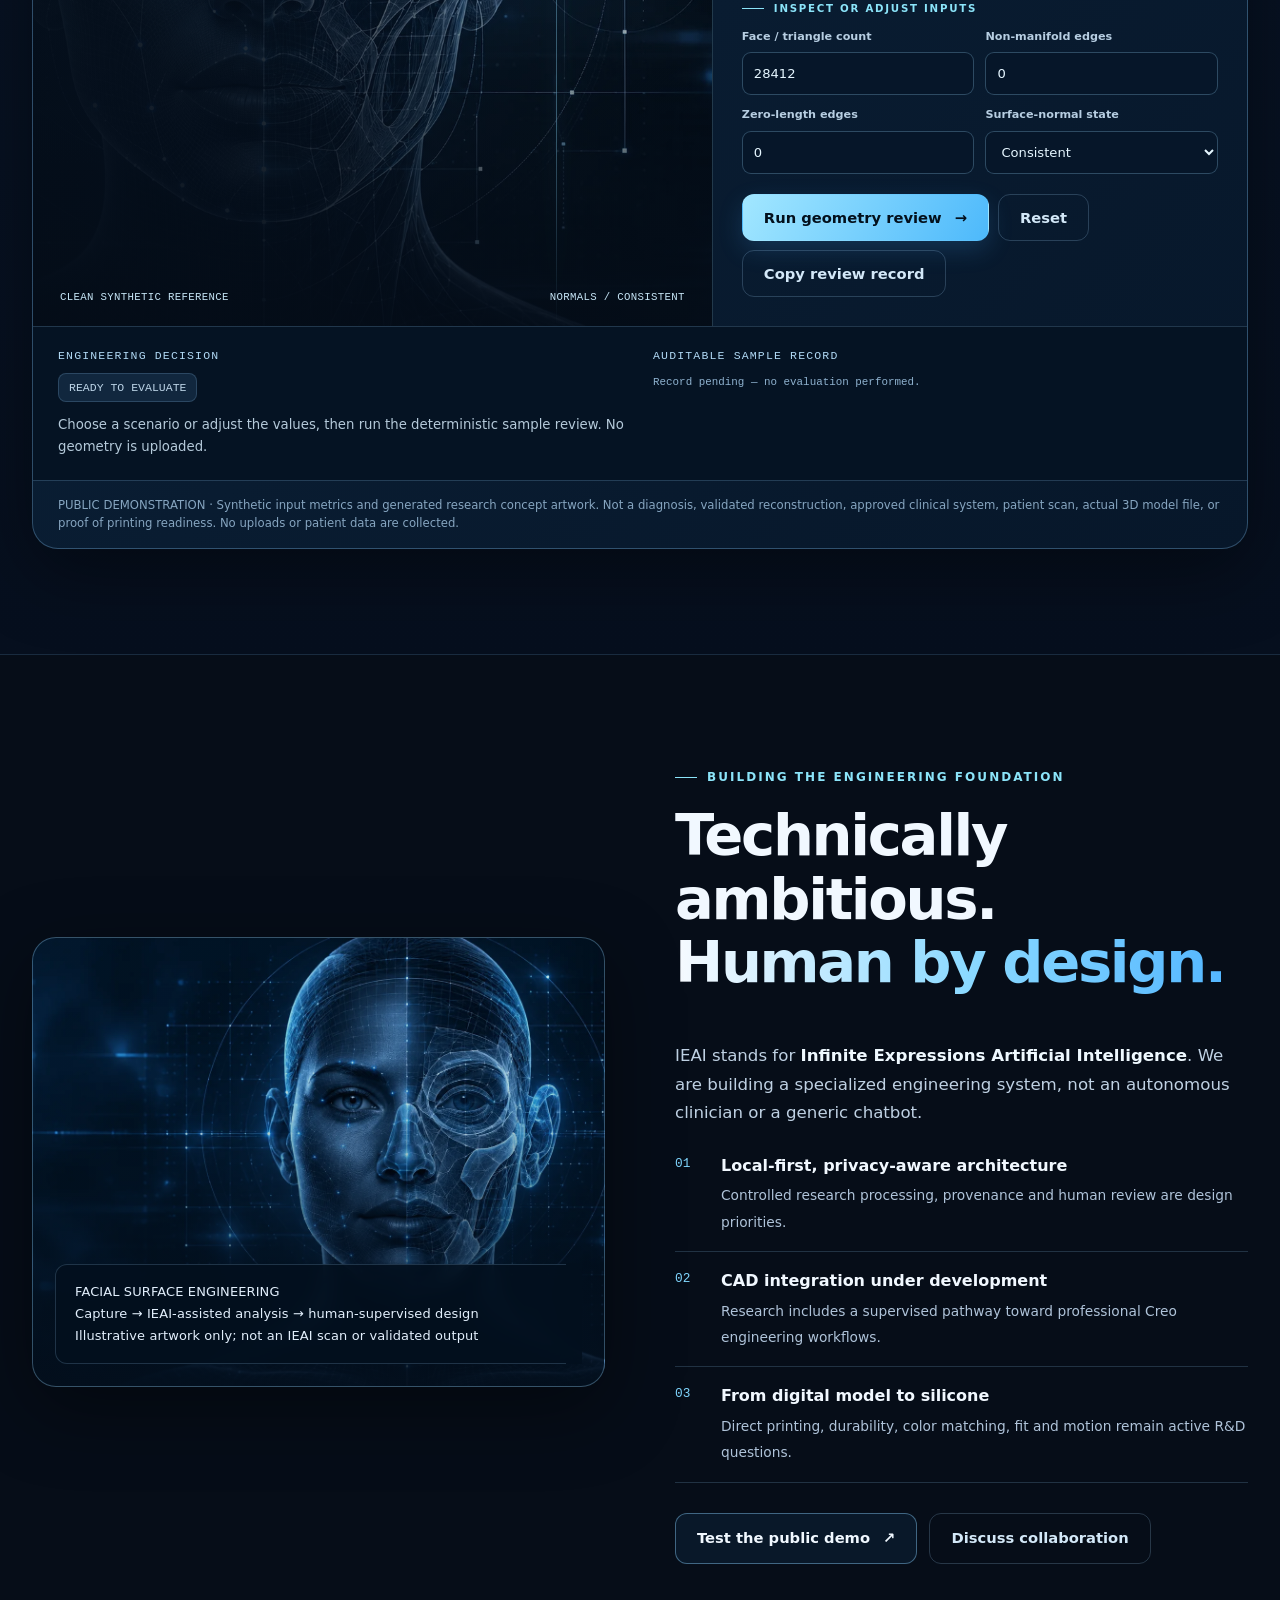
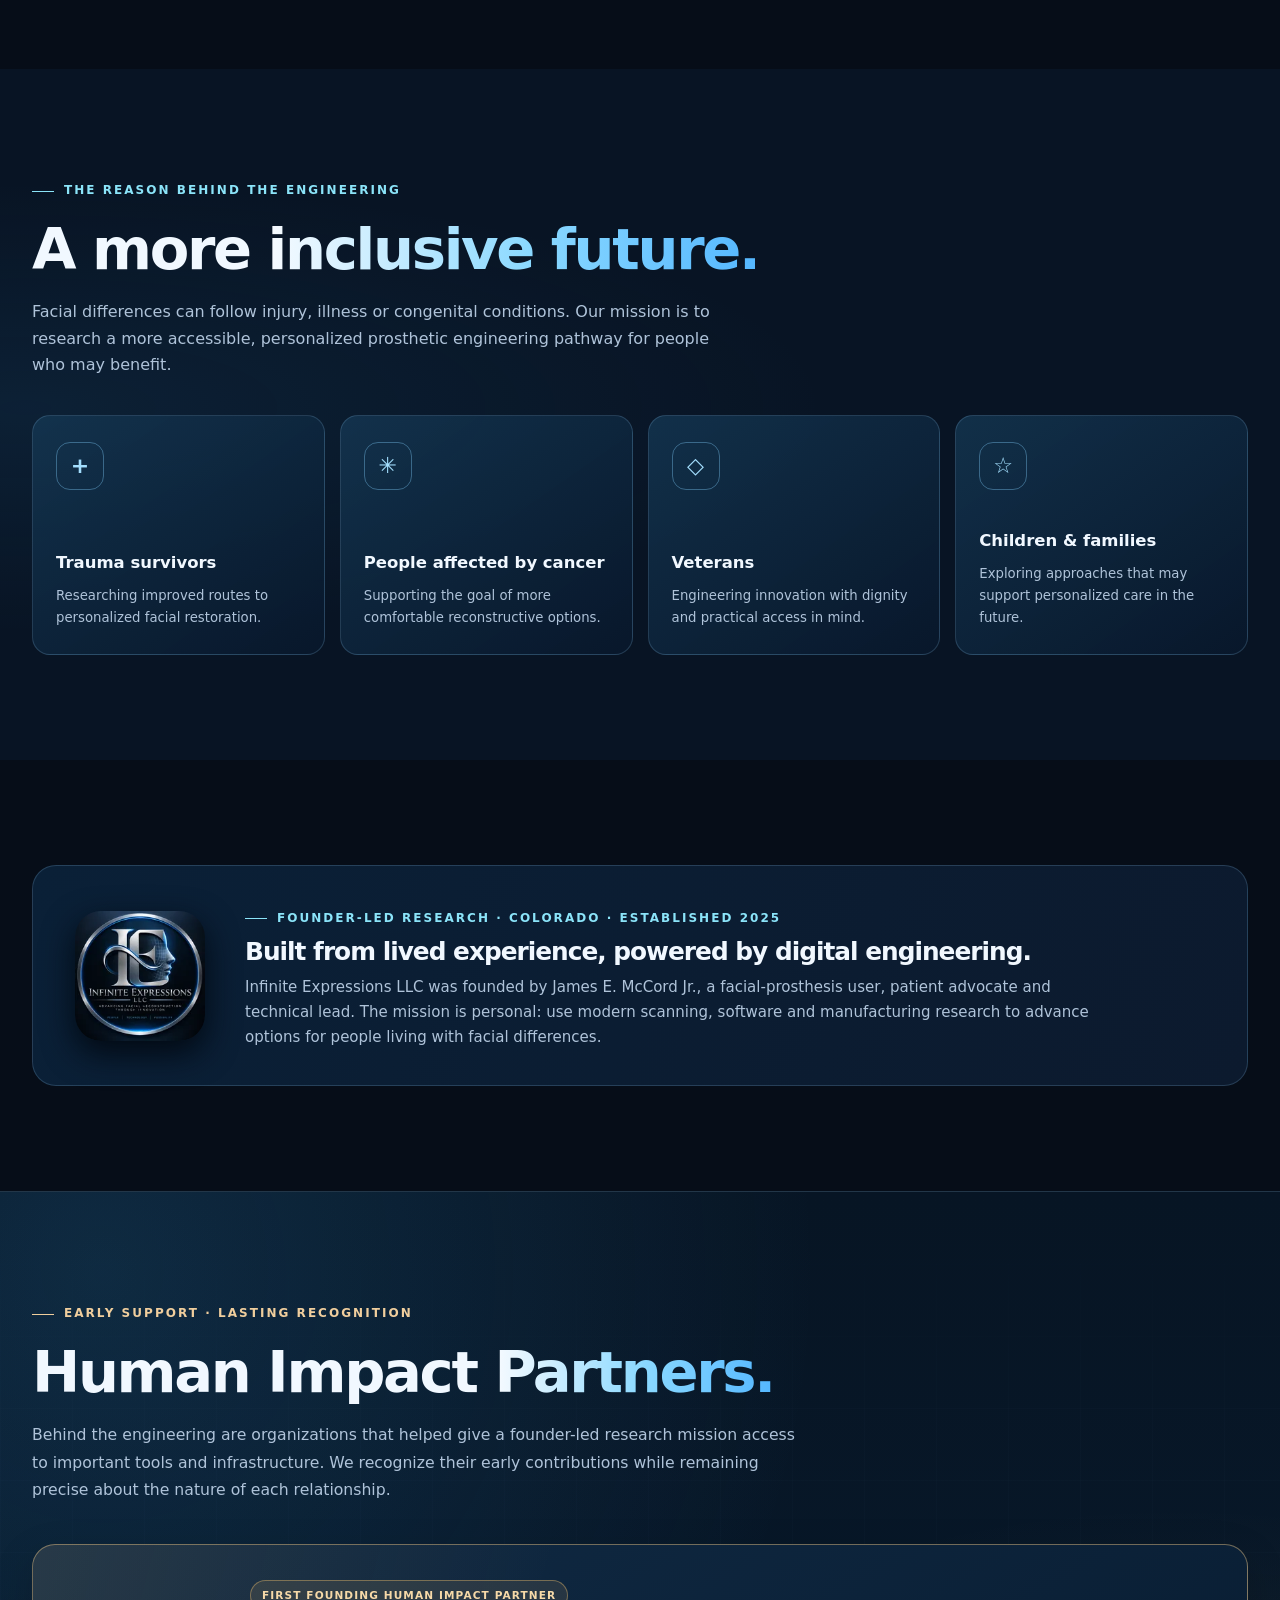
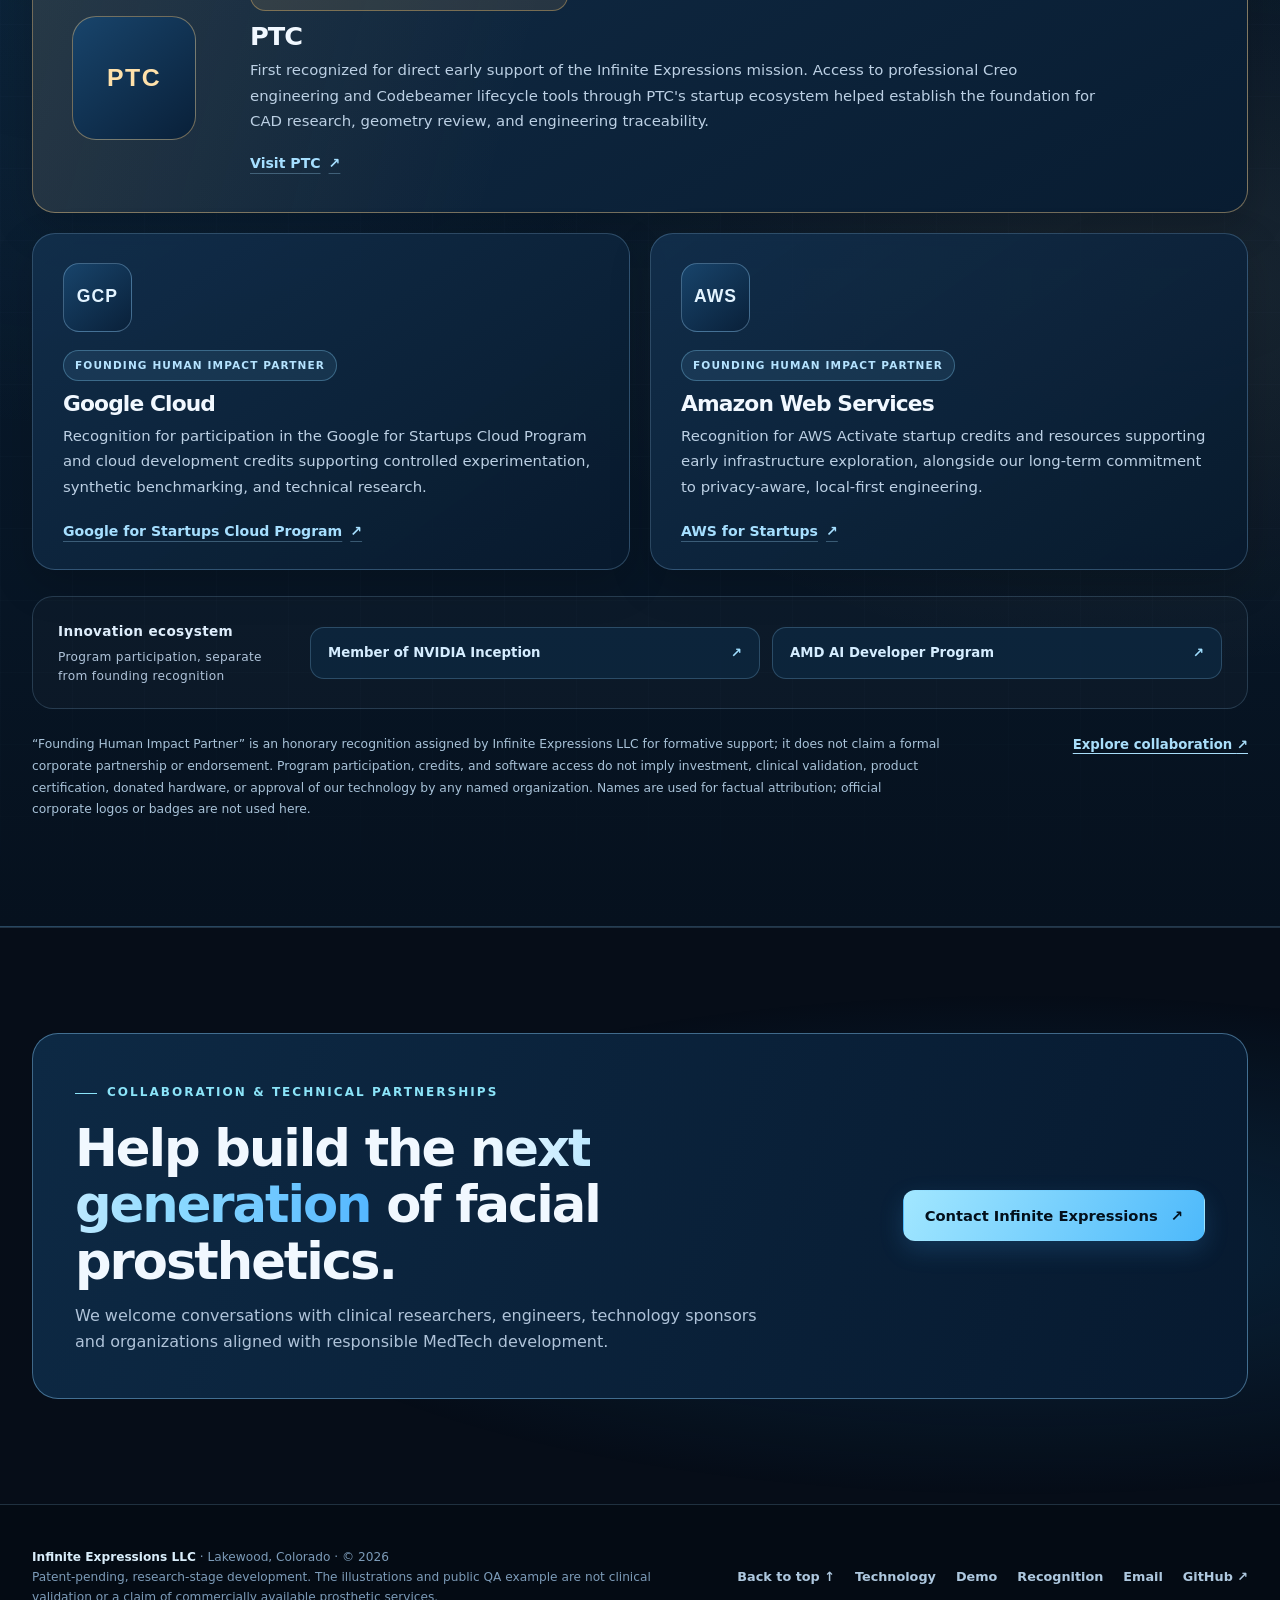
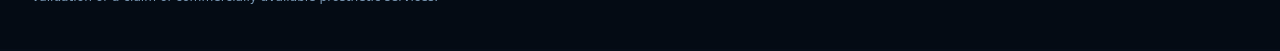
==== commit 2ff07c52: "Correct AMD developer program link after checking its current official address" ====
--- a/index.html
+++ b/index.html
@@ -249,7 +249,7 @@
    <div class="recognition-ecosystem-title">Innovation ecosystem <small>Program participation, separate from founding recognition</small></div>
    <div class="recognition-programs">
     <a class="recognition-program" href="https://www.nvidia.com/en-us/startups/" target="_blank" rel="noopener noreferrer"><span>Member of NVIDIA Inception</span><span aria-hidden="true">↗</span></a>
-    <a class="recognition-program" href="https://www.amd.com/en/developer/ai-developer-program.html" target="_blank" rel="noopener noreferrer"><span>AMD AI Developer Program</span><span aria-hidden="true">↗</span></a>
+    <a class="recognition-program" href="https://developer.amd.com/ai-developer-program/" target="_blank" rel="noopener noreferrer"><span>AMD AI Developer Program</span><span aria-hidden="true">↗</span></a>
    </div>
   </div>
   <div class="recognition-bottom">
